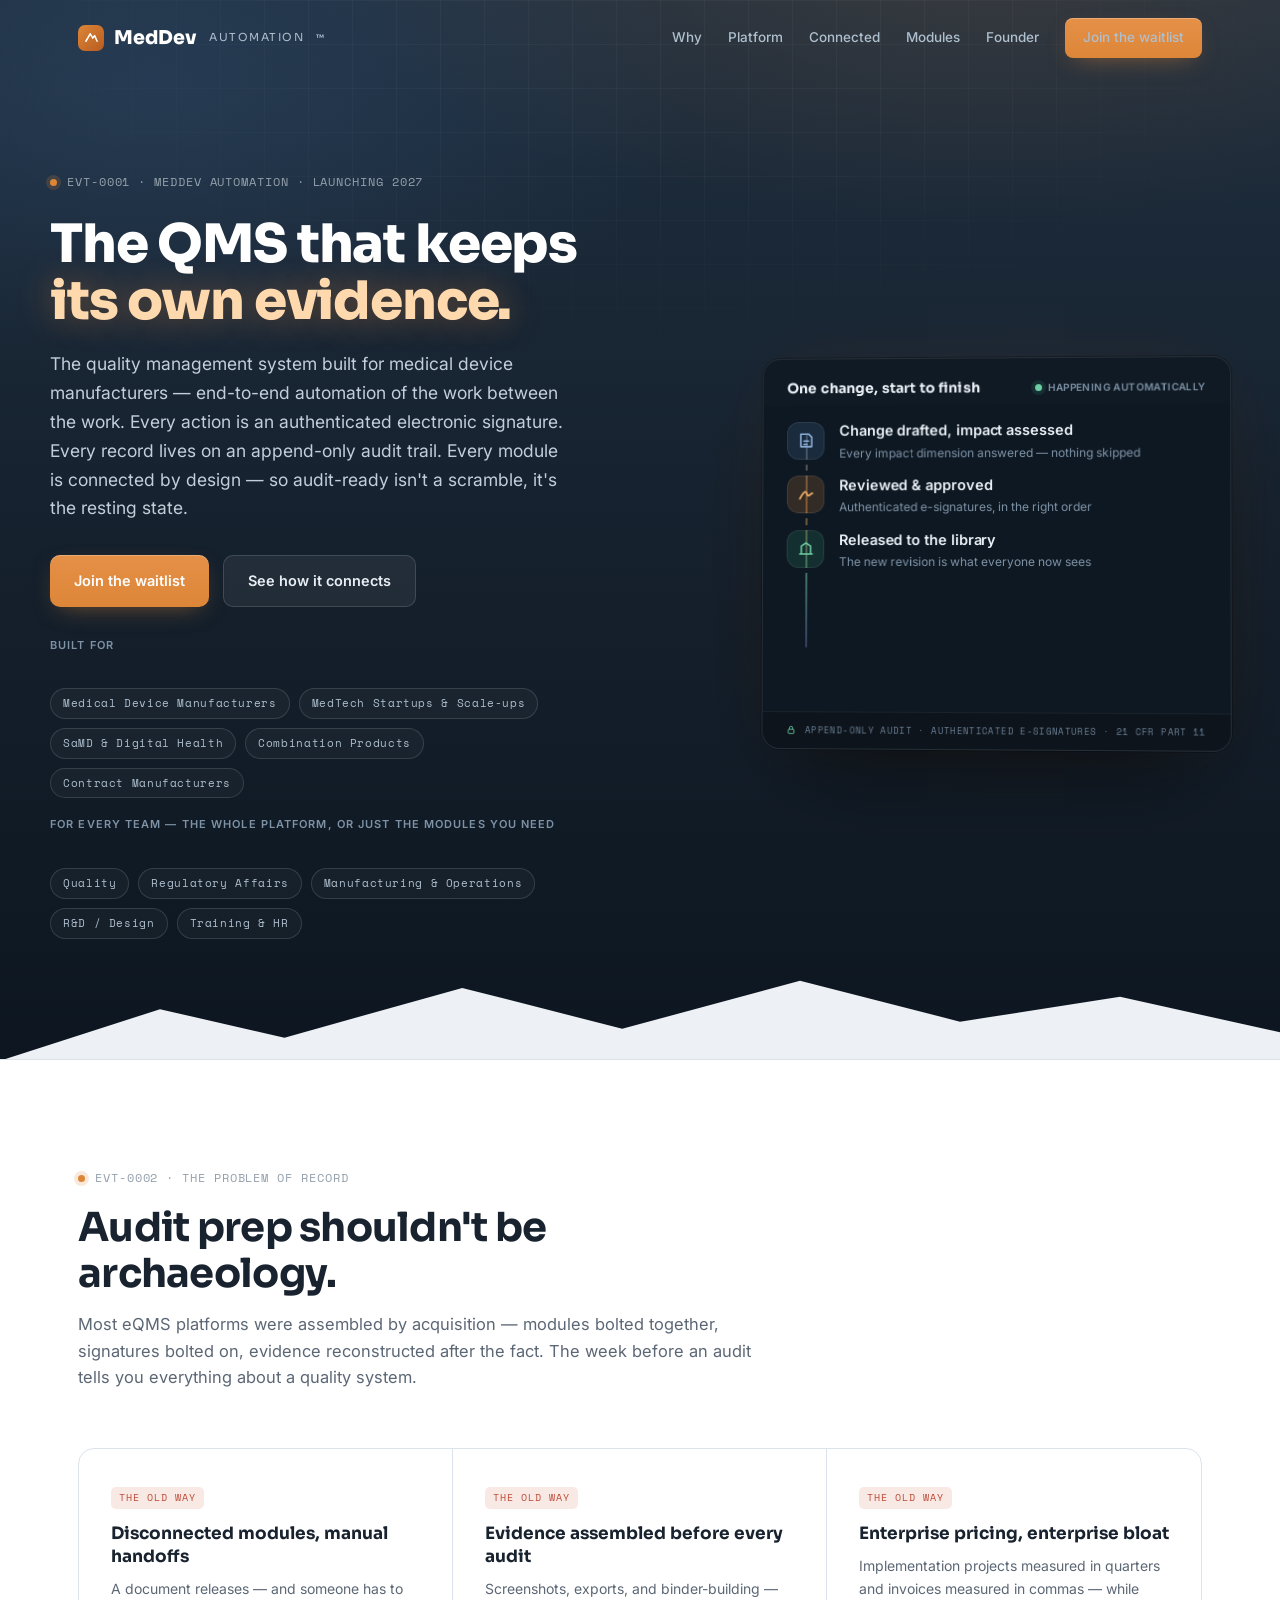
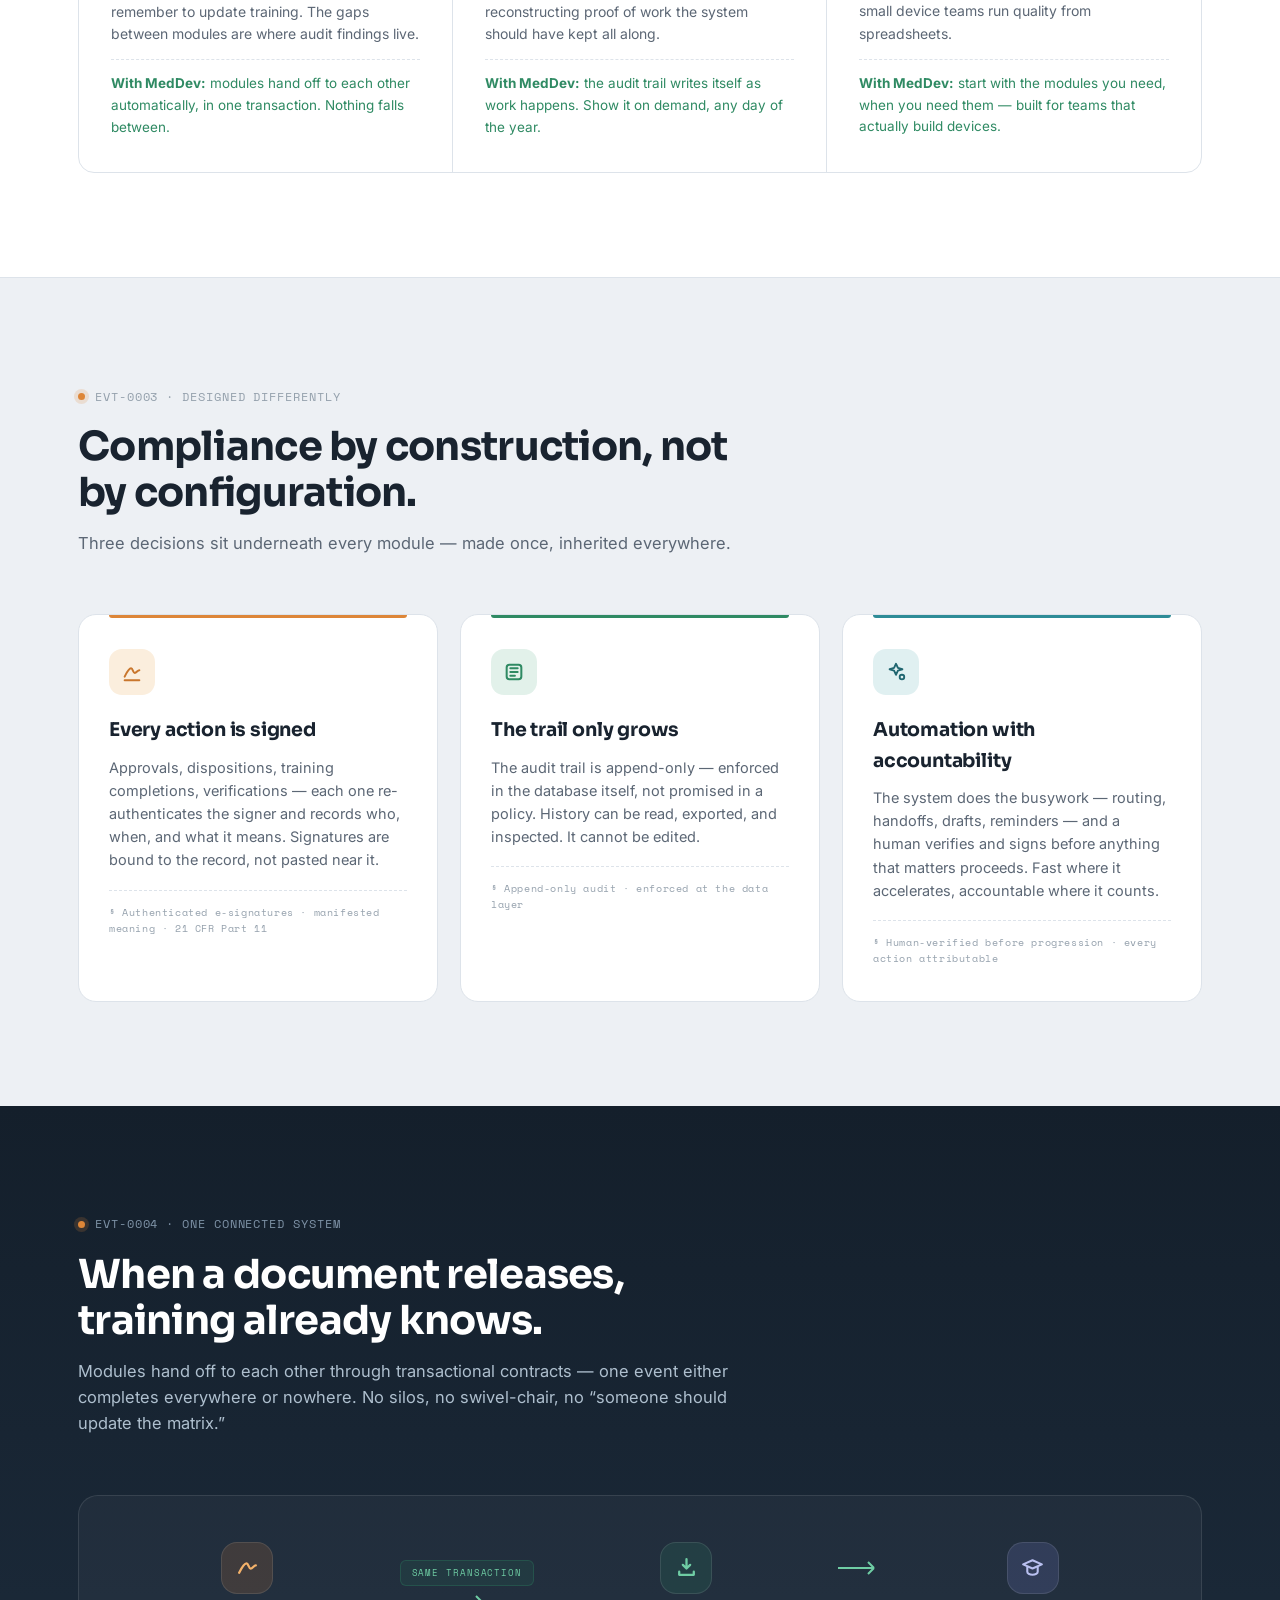
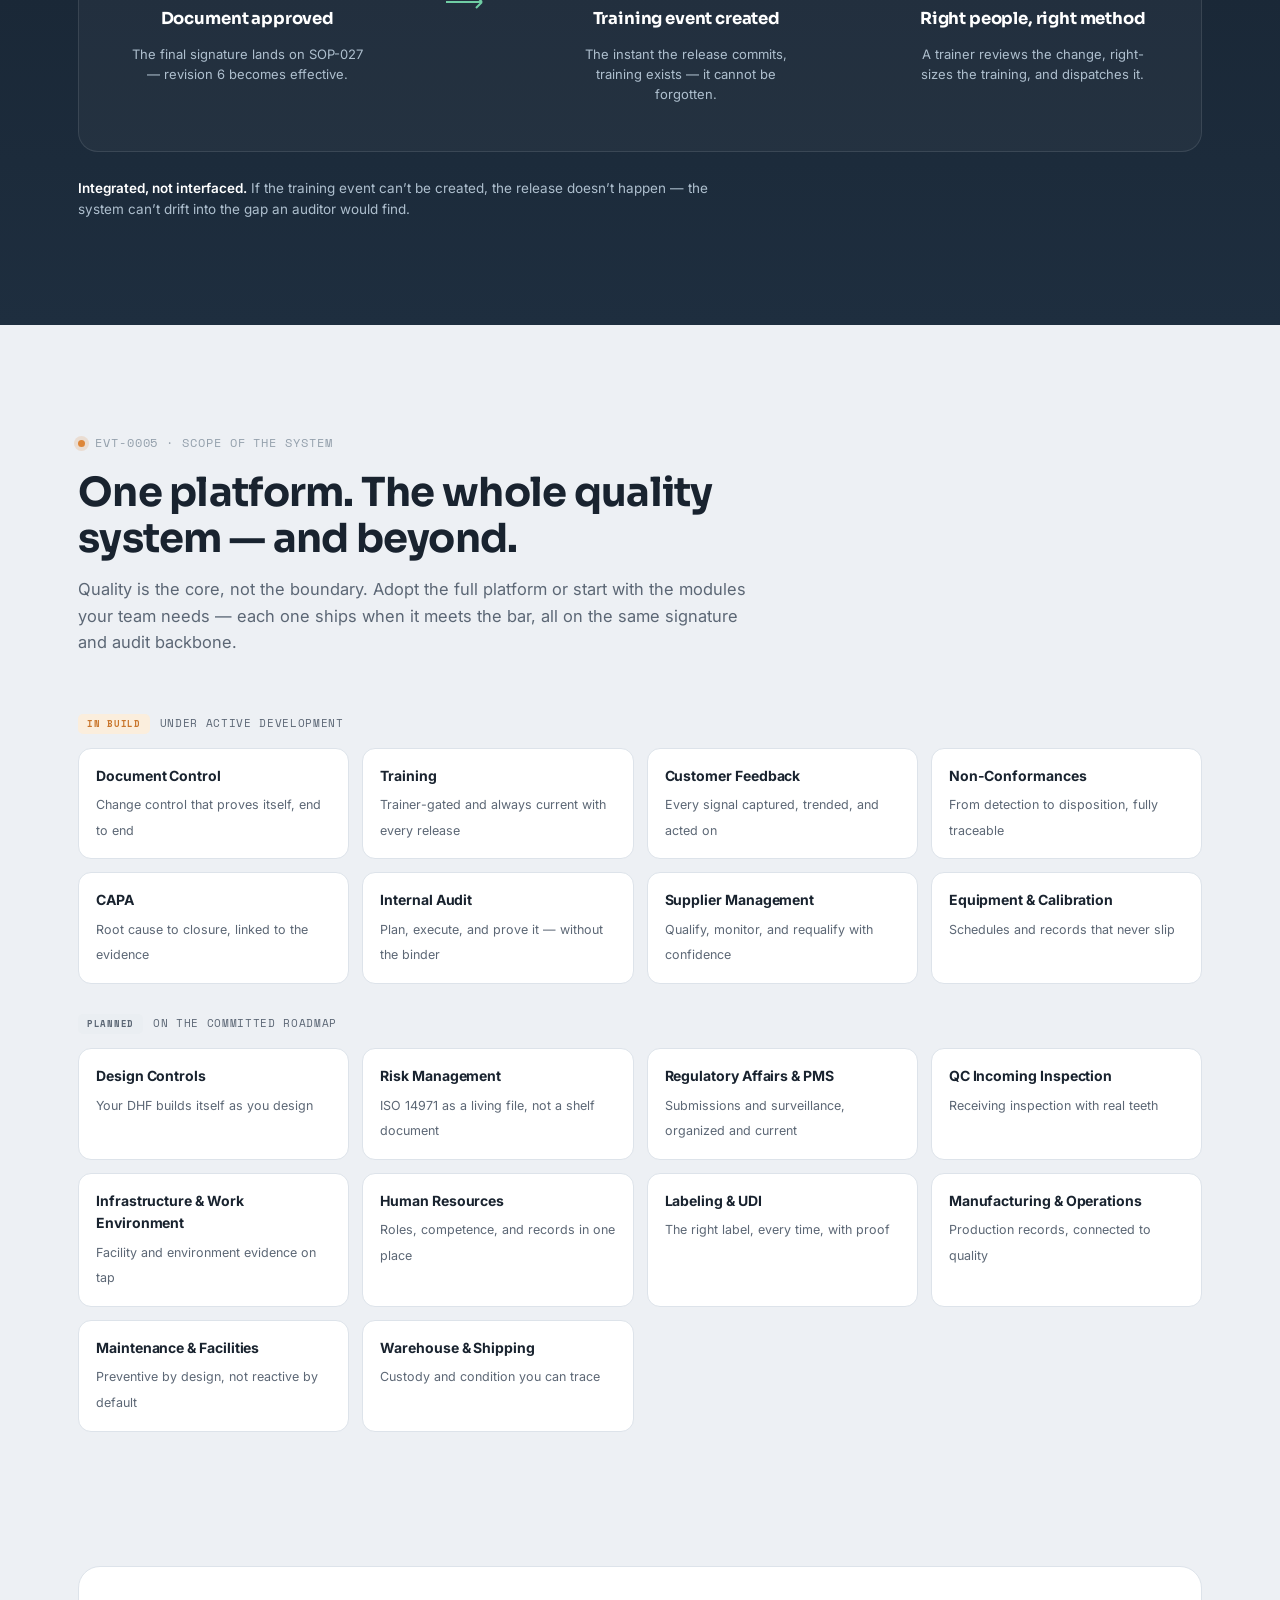
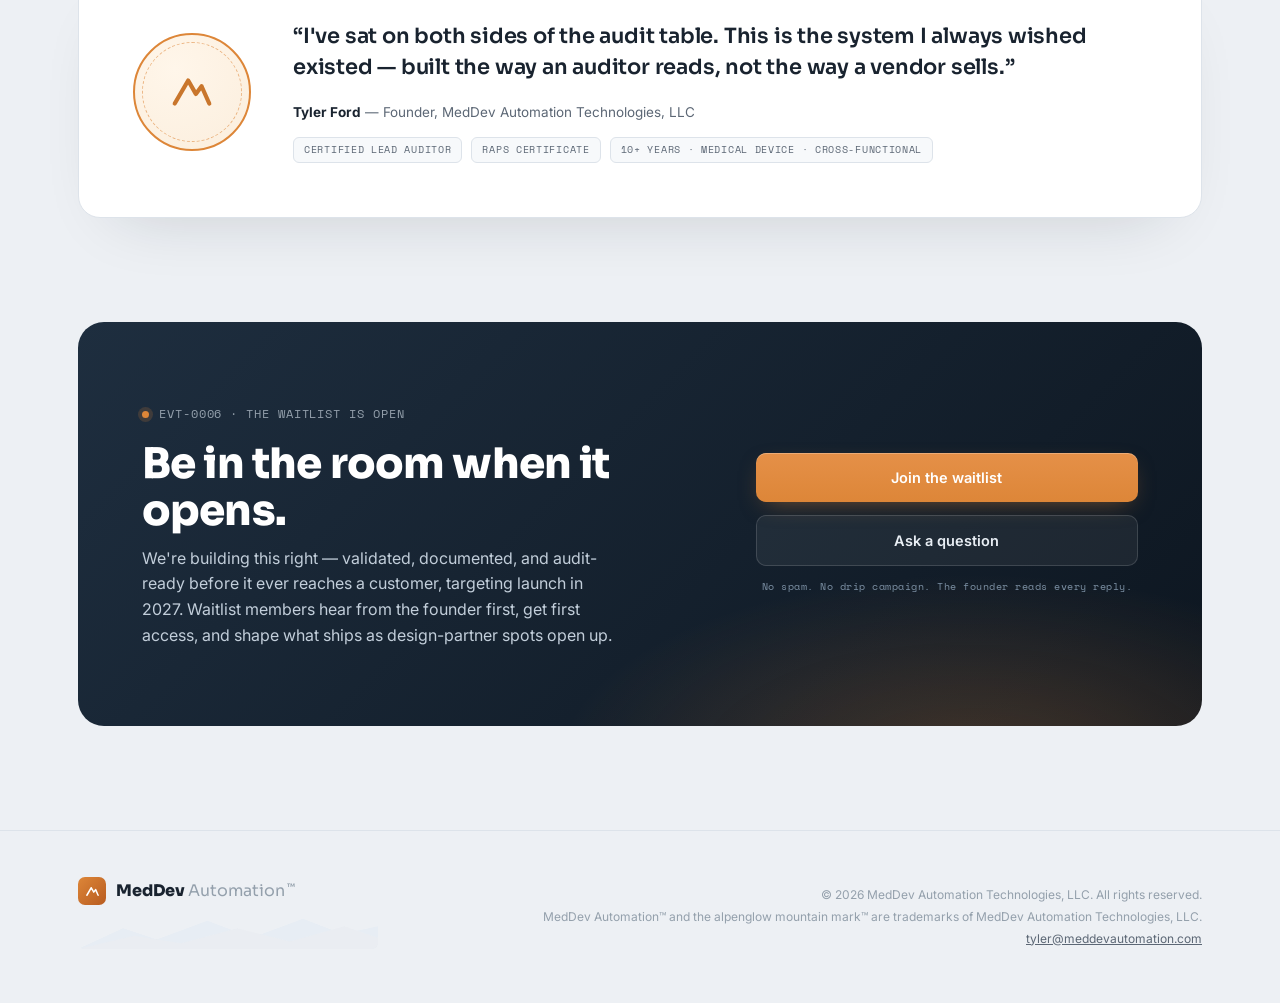
==== index.html @ 8096bf46 "MedDev Automation public landing page" ====
<!DOCTYPE html>
<html lang="en">
<head>
<meta charset="UTF-8">
<meta name="viewport" content="width=device-width, initial-scale=1.0">
<title>MedDev Automation — The QMS that keeps its own evidence</title>
<meta name="description" content="The quality management system for medical device manufacturers — every action signed, every record traceable, every module connected, end to end. Join the waitlist.">
<link rel="preconnect" href="https://fonts.googleapis.com">
<link rel="preconnect" href="https://fonts.gstatic.com" crossorigin>
<link href="https://fonts.googleapis.com/css2?family=Sora:wght@400;600;700;800&family=Inter:wght@400;500;600&family=Space+Mono:wght@400;700&display=swap" rel="stylesheet">
<style>
/* ============ Summit Dusk tokens ============ */
:root{
  --side1:#1E2E3F; --side2:#141F2B; --side3:#0D1620;
  --glow:#DD8638; --glow-hi:#C9762C; --glow-soft:#FBEEDD;
  --dusk:#3A5B82; --dusk-ink:#2F4E73; --dusk-soft:#E7EDF4;
  --pine:#2F8A63; --pine-soft:#E2F1EA;
  --teal:#2E8C97; --teal-soft:#E0F0F1;
  --col:#6E78C0; --canyon:#BE4A35;
  --bg:#EDF0F4; --surface:#FFFFFF; --surface-2:#F7F9FB;
  --ink:#19232F; --granite:#5C6775; --mist:#94A0AC;
  --hair:#DDE3EA; --hair-soft:#EAEEF2;
  --sideink:#AEBFCE;
  --display:'Sora',ui-sans-serif,system-ui,sans-serif;
  --body:'Inter',ui-sans-serif,system-ui,sans-serif;
  --mono:'Space Mono',ui-monospace,monospace;
  --maxw:1180px;
}
*{margin:0;padding:0;box-sizing:border-box}
html{scroll-behavior:smooth}
body{font-family:var(--body);color:var(--ink);background:var(--bg);line-height:1.6;-webkit-font-smoothing:antialiased}
a{color:inherit;text-decoration:none}
img{max-width:100%}
.wrap{max-width:var(--maxw);margin:0 auto;padding:0 28px}
:focus-visible{outline:2px solid var(--glow);outline-offset:3px;border-radius:4px}
::selection{background:var(--glow);color:#fff}

/* ============ audit-trail vernacular ============ */
.evt{font-family:var(--mono);font-size:11.5px;letter-spacing:.08em;text-transform:uppercase;color:var(--mist);display:inline-flex;align-items:center;gap:10px}
.evt::before{content:"";width:7px;height:7px;border-radius:50%;background:var(--glow);box-shadow:0 0 0 4px rgba(221,134,56,.18)}
.dark .evt{color:#7E92A6}

/* ============ nav ============ */
.nav{position:fixed;top:0;left:0;right:0;z-index:60;transition:background .35s ease, box-shadow .35s ease, backdrop-filter .35s ease}
.nav.scrolled{background:rgba(20,31,43,.82);backdrop-filter:blur(14px);box-shadow:0 1px 0 rgba(255,255,255,.06)}
.nav-in{max-width:var(--maxw);margin:0 auto;padding:18px 28px;display:flex;align-items:center;gap:34px}
.logo{font-family:var(--display);font-weight:800;font-size:19px;color:#fff;display:flex;align-items:center;gap:10px}
.logo-mark{width:26px;height:26px;border-radius:7px;background:linear-gradient(135deg,var(--glow),#B85C20);display:grid;place-items:center;flex:none}
.logo-mark svg{width:15px;height:15px}
.logo small{font-weight:400;font-size:11px;color:var(--sideink);letter-spacing:.14em;text-transform:uppercase;margin-left:2px}
.tm{font-size:9px;font-weight:600;color:var(--sideink);margin-left:2px;vertical-align:super}
.tm-d{color:var(--mist)}
.nav-links{display:flex;gap:26px;margin-left:auto;align-items:center}
.nav-links a{font-size:13.5px;font-weight:500;color:var(--sideink);transition:color .2s}
.nav-links a:hover{color:#fff}
.btn{display:inline-flex;align-items:center;justify-content:center;gap:9px;white-space:nowrap;font-family:var(--body);font-weight:600;font-size:14.5px;border-radius:10px;padding:13px 24px;cursor:pointer;border:0;transition:transform .15s ease, box-shadow .2s ease, background .2s ease}
.btn:active{transform:translateY(1px)}
.btn-glow{background:linear-gradient(180deg,#E59048,var(--glow));color:#fff;box-shadow:0 8px 24px -10px rgba(221,134,56,.55), inset 0 1px 0 rgba(255,255,255,.25)}
.btn-glow:hover{box-shadow:0 12px 30px -10px rgba(221,134,56,.7)}
.btn-ghost-d{background:rgba(255,255,255,.06);color:#E8EEF4;border:1px solid rgba(255,255,255,.14)}
.btn-ghost-d:hover{background:rgba(255,255,255,.11)}
.btn-sm{padding:9px 18px;font-size:13px;border-radius:8px}

/* ============ hero ============ */
.hero{position:relative;background:
  radial-gradient(1200px 520px at 78% -8%, rgba(221,134,56,.16), transparent 60%),
  radial-gradient(900px 480px at 12% 8%, rgba(58,91,130,.32), transparent 60%),
  linear-gradient(180deg,var(--side1) 0%,var(--side2) 58%,var(--side3) 100%);
  color:#fff;overflow:hidden}
.ridge{position:absolute;left:0;right:0;bottom:-2px;pointer-events:none}
.hero-grid{position:absolute;inset:0;background-image:linear-gradient(rgba(255,255,255,.035) 1px,transparent 1px),linear-gradient(90deg,rgba(255,255,255,.035) 1px,transparent 1px);background-size:44px 44px;mask-image:radial-gradient(900px 500px at 50% 0%,#000 30%,transparent 75%);pointer-events:none}
.hero-in{position:relative;display:grid;grid-template-columns:minmax(0,1.02fr) minmax(0,.98fr);gap:56px;align-items:center;padding:168px 0 120px}
.hero h1{font-family:var(--display);font-weight:800;font-size:clamp(36px,4.3vw,53px);line-height:1.08;letter-spacing:-.022em;margin:22px 0 20px}
.hero h1 .hl{position:relative;white-space:nowrap;color:#FFD9AE;text-shadow:0 0 34px rgba(221,134,56,.45)}
.hero p.lede{font-size:17.5px;line-height:1.65;color:#C2CEDA;max-width:520px}
.hero-ctas{display:flex;gap:14px;margin-top:32px;flex-wrap:wrap}
.chips{display:flex;gap:9px;flex-wrap:wrap;margin-top:34px}
.chip{font-family:var(--mono);font-size:10.5px;letter-spacing:.06em;color:#AEBFCE;border:1px solid rgba(255,255,255,.13);border-radius:999px;padding:6px 12px;background:rgba(255,255,255,.03)}
.chips-label{font-size:11px;color:#7E92A6;margin-top:30px;letter-spacing:.1em;text-transform:uppercase;font-weight:600}

/* ============ faux app (signature element) ============ */
.app{border-radius:18px;background:#101A24;border:1px solid rgba(255,255,255,.09);box-shadow:0 40px 90px -30px rgba(0,0,0,.65), 0 0 0 1px rgba(0,0,0,.3), 0 0 80px -20px rgba(221,134,56,.12);overflow:hidden;font-size:13px;transform:perspective(1600px) rotateY(-3deg) rotateX(1deg);transition:transform .6s ease;max-width:560px;justify-self:end}
.app:hover{transform:perspective(1600px) rotateY(-1.5deg) rotateX(.5deg)}

.app-side{background:linear-gradient(180deg,#1E2E3F,#141F2B);padding:13px 9px;border-right:1px solid rgba(255,255,255,.05)}
.s-brand{font-family:var(--display);font-weight:700;color:#fff;font-size:12px;padding:2px 8px 12px}
.s-cap{font-size:8.5px;letter-spacing:.12em;text-transform:uppercase;color:#5F7488;padding:8px 8px 4px;font-weight:700}
.s-item{color:#AEBFCE;padding:5.5px 8px;border-radius:6px;font-size:10.5px}
.s-item.on{background:rgba(221,134,56,.16);color:#F4B26A;font-weight:600}
.j-head{display:flex;align-items:center;justify-content:space-between;padding:18px 24px 6px}
.j-kicker{font-family:var(--display);font-weight:700;color:#E8EEF4;font-size:14px;letter-spacing:.01em}
.j-live{font-size:10px;color:#7E92A6;display:flex;align-items:center;gap:6px;letter-spacing:.04em;text-transform:uppercase;font-weight:600}
.j-dot{width:7px;height:7px;border-radius:50%;background:#6FCDA4;box-shadow:0 0 0 4px rgba(47,138,99,.18);animation:pulse 2.2s ease infinite}
@keyframes pulse{50%{box-shadow:0 0 0 7px rgba(47,138,99,.07)}}
.journey{position:relative;padding:14px 24px 20px;display:flex;flex-direction:column;gap:12px;background:#0E1822}
.journey::before{content:"";position:absolute;left:43px;top:30px;bottom:64px;width:2px;background:linear-gradient(180deg,rgba(143,177,216,.4),rgba(221,134,56,.5),rgba(111,205,164,.5),rgba(110,120,192,.4));border-radius:2px}
.j-row{display:flex;gap:15px;align-items:center;position:relative}
.j-ico{width:38px;height:38px;border-radius:12px;display:grid;place-items:center;flex:none;color:var(--c);background:var(--cbg);border:1px solid rgba(255,255,255,.08);box-shadow:0 0 0 5px #0E1822}
.j-ico svg{width:19px;height:19px}
.j-main{display:flex;flex-direction:column;gap:2px}
.j-main b{color:#EAF0F6;font-size:14.5px;font-weight:600;letter-spacing:-.005em}
.j-sub{color:#7E92A6;font-size:12px;line-height:1.45}
.j-seal{margin-top:6px;display:flex;gap:10px;align-items:center;background:rgba(47,138,99,.1);border:1px solid rgba(47,138,99,.3);border-radius:12px;padding:13px 16px;color:#CBE9DA;font-size:13px}
.j-seal b{color:#8FE0BC;font-weight:700}
.t-row{opacity:0;transform:translateY(7px);transition:opacity .5s ease, transform .5s ease}
.t-row.in{opacity:1;transform:none}
.cursor{display:inline-block;width:6px;height:11px;background:var(--glow);margin-left:4px;animation:blink 1s steps(1) infinite;vertical-align:-1px}
@keyframes blink{50%{opacity:0}}
.app-foot{display:flex;align-items:center;gap:9px;padding:11px 24px;border-top:1px solid rgba(255,255,255,.06);background:rgba(0,0,0,.22)}
.app-foot .k{font-family:var(--mono);font-size:9px;color:#6B8095;letter-spacing:.04em}
.lock{width:10px;height:10px}

/* ============ sections ============ */
section{padding:104px 0}
.sec-head{max-width:680px;margin-bottom:58px}
.sec-head h2{font-family:var(--display);font-weight:700;font-size:clamp(28px,3.4vw,40px);letter-spacing:-.018em;line-height:1.15;margin:16px 0 14px}
.sec-head p{color:var(--granite);font-size:16.5px}
.dark{background:linear-gradient(180deg,var(--side2),var(--side1));color:#fff}
.dark .sec-head p{color:#AEBFCE}

/* problem strip */
.problem{background:var(--surface);border-top:1px solid var(--hair);border-bottom:1px solid var(--hair)}
.prob-grid{display:grid;grid-template-columns:repeat(3,1fr);gap:0;border:1px solid var(--hair);border-radius:16px;overflow:hidden;background:var(--surface)}
.prob{padding:34px 32px;border-right:1px solid var(--hair)}
.prob:last-child{border-right:0}
.prob .q{font-family:var(--display);font-weight:700;font-size:17px;margin-bottom:9px;line-height:1.35}
.prob p{font-size:14px;color:var(--granite)}
.prob .sol{margin-top:14px;padding-top:13px;border-top:1px dashed var(--hair);font-size:13.5px;color:var(--pine)}
.prob .sol b{color:var(--pine);font-weight:700}
.prob .tag{font-family:var(--mono);font-size:10px;letter-spacing:.1em;color:var(--canyon);background:#F9E9E5;border-radius:5px;padding:3px 8px;display:inline-block;margin-bottom:14px}

/* pillars */
.pillars{display:grid;grid-template-columns:repeat(3,1fr);gap:22px}
.pillar{background:var(--surface);border:1px solid var(--hair);border-radius:18px;padding:34px 30px;position:relative;overflow:hidden;transition:transform .25s ease, box-shadow .25s ease}
.pillar:hover{transform:translateY(-4px);box-shadow:0 24px 50px -24px rgba(20,30,42,.25)}
.pillar::before{content:"";position:absolute;top:0;left:30px;right:30px;height:3px;border-radius:0 0 6px 6px;background:var(--accent,var(--glow))}
.p-ico{width:46px;height:46px;border-radius:13px;display:grid;place-items:center;background:var(--accent-soft,var(--glow-soft));margin-bottom:20px}
.p-ico svg{width:22px;height:22px}
.pillar h3{font-family:var(--display);font-weight:700;font-size:19px;margin-bottom:10px;letter-spacing:-.01em}
.pillar p{font-size:14.5px;color:var(--granite)}
.pillar .clause{font-family:var(--mono);font-size:10px;color:var(--mist);letter-spacing:.06em;display:block;margin-top:18px;padding-top:14px;border-top:1px dashed var(--hair)}

/* flow (handoff) */
.flow-board{background:rgba(255,255,255,.035);border:1px solid rgba(255,255,255,.1);border-radius:20px;padding:46px 42px;display:grid;grid-template-columns:1fr auto 1fr auto 1fr;gap:26px;align-items:start}
.fnode{text-align:center;display:flex;flex-direction:column;align-items:center;gap:12px}
.f-ico{width:52px;height:52px;border-radius:16px;display:grid;place-items:center;color:var(--c);background:var(--cbg);border:1px solid rgba(255,255,255,.1)}
.f-ico svg{width:25px;height:25px}
.f-ttl{font-family:var(--display);font-weight:700;color:#fff;font-size:16.5px;letter-spacing:-.01em}
.fnode p{font-size:13px;color:#AEBFCE;line-height:1.55;max-width:240px}
.flow-arrow{display:flex;flex-direction:column;align-items:center;gap:8px;color:#7E92A6;padding-top:18px}
.flow-arrow .pipe{font-family:var(--mono);font-size:9px;letter-spacing:.1em;color:#6FCDA4;background:rgba(47,138,99,.12);border:1px solid rgba(47,138,99,.3);border-radius:6px;padding:5px 11px;white-space:nowrap}
.flow-arrow svg{width:42px;height:16px}
.flow-note{margin-top:26px;font-size:13.5px;color:#AEBFCE;max-width:640px}
.flow-note b{color:#fff;font-weight:600}

/* modules */
.mod-group{margin-bottom:30px}
.mg-label{font-family:var(--mono);font-size:11px;letter-spacing:.06em;color:var(--granite);display:flex;align-items:center;gap:10px;margin-bottom:14px;text-transform:uppercase}
.mod-grid{display:grid;grid-template-columns:repeat(4,1fr);gap:13px}
.mod-card{background:var(--surface);border:1px solid var(--hair);border-radius:13px;padding:16px 17px;transition:border-color .2s, transform .2s, box-shadow .2s}
.mod-card:hover{border-color:var(--glow);transform:translateY(-2px);box-shadow:0 14px 30px -18px rgba(20,30,42,.25)}
.mod-card b{display:block;font-size:14px;letter-spacing:-.005em;margin-bottom:4px}
.mod-card span{font-size:12.5px;color:var(--granite);line-height:1.45}



.st{font-family:var(--mono);font-size:9px;letter-spacing:.08em;border-radius:5px;padding:3px 9px;font-weight:700}
.st.build{background:var(--glow-soft);color:var(--glow-hi)}
.st.next{background:var(--dusk-soft);color:var(--dusk-ink)}
.st.plan{background:var(--hair-soft);color:var(--granite)}


/* founder */
.founder{background:var(--surface);border:1px solid var(--hair);border-radius:22px;padding:54px;display:grid;grid-template-columns:auto 1fr;gap:42px;align-items:center;box-shadow:0 30px 70px -40px rgba(20,30,42,.2)}
.f-seal{width:118px;height:118px;border-radius:50%;border:2px solid var(--glow);display:grid;place-items:center;position:relative;flex:none;background:radial-gradient(circle at 35% 30%, #FFF6EA, var(--glow-soft))}
.f-seal::after{content:"";position:absolute;inset:7px;border:1px dashed var(--glow);border-radius:50%;opacity:.55}
.f-seal svg{width:46px;height:46px}
.founder blockquote{font-family:var(--display);font-size:21px;font-weight:600;line-height:1.5;letter-spacing:-.01em}
.founder .attrib{margin-top:18px;font-size:13.5px;color:var(--granite)}
.founder .attrib b{color:var(--ink)}
.cred-row{display:flex;gap:9px;margin-top:14px;flex-wrap:wrap}
.cred{font-family:var(--mono);font-size:10px;letter-spacing:.07em;background:var(--surface-2);border:1px solid var(--hair);border-radius:6px;padding:4px 10px;color:var(--granite)}

/* CTA band */
.cta-band{position:relative;overflow:hidden;border-radius:26px;background:
  radial-gradient(700px 320px at 80% 110%, rgba(221,134,56,.25), transparent 60%),
  linear-gradient(135deg,var(--side1),var(--side3));color:#fff;padding:78px 64px;text-align:left;display:grid;grid-template-columns:1.2fr .8fr;gap:40px;align-items:center}
.cta-band h2{font-family:var(--display);font-weight:800;font-size:clamp(28px,3.6vw,42px);letter-spacing:-.02em;line-height:1.12;margin:14px 0 12px}
.cta-band p{color:#C2CEDA;font-size:16px;max-width:480px}
.cta-actions{display:flex;flex-direction:column;gap:13px;align-items:stretch}
.cta-actions .hint{font-family:var(--mono);font-size:10px;color:#7E92A6;text-align:center;letter-spacing:.05em}

/* footer */
footer{padding:46px 0 54px;border-top:1px solid var(--hair)}
.foot-in{display:flex;align-items:flex-end;gap:26px;flex-wrap:wrap;justify-content:space-between}
.fbrand{display:flex;flex-direction:column;gap:10px}
.fbrand-row{display:flex;align-items:center;gap:10px}
.fbrand .logo-mark{width:28px;height:28px}
.fridge{width:300px;height:34px;border-radius:6px}
.flogo{font-family:var(--display);font-weight:800;font-size:16px;color:var(--ink)}
.fnote{font-size:12px;color:var(--mist);text-align:right;line-height:1.8}
.foot-in .fnote .mono{font-family:var(--mono);font-size:10px;letter-spacing:.05em}

/* reveal on scroll */
.rv{opacity:0;transform:translateY(16px);transition:opacity .7s ease, transform .7s ease}
.rv.in{opacity:1;transform:none}

@media (prefers-reduced-motion: reduce){
  *,*::before,*::after{animation:none !important;transition:none !important}
  html{scroll-behavior:auto}
  .rv,.t-row{opacity:1;transform:none}
}

/* ============ responsive ============ */
@media (max-width:1020px){
  .hero-in{grid-template-columns:1fr;padding:140px 0 90px;gap:48px}
  .app{transform:none;max-width:560px;justify-self:start}
  .prob-grid{grid-template-columns:1fr}
  .mod-grid{grid-template-columns:repeat(2,1fr)}
  .flow-board{grid-template-columns:1fr;gap:18px}
  .prob{border-right:0;border-bottom:1px solid var(--hair)}
  .prob:last-child{border-bottom:0}
  .pillars{grid-template-columns:1fr}
  .flow-arrow{flex-direction:row;padding-top:0;justify-content:center}
  .flow-arrow svg{transform:rotate(90deg);width:24px}
  .fnode p{max-width:420px}
  .founder{grid-template-columns:1fr;padding:40px 30px;gap:28px;text-align:left}
  .cta-band{grid-template-columns:1fr;padding:54px 34px}
  .nav-links a:not(.btn){display:none}
}
@media (max-width:640px){
  section{padding:72px 0}
  .mod-grid{grid-template-columns:1fr}
  .foot-in{align-items:flex-start;flex-direction:column}
  .fnote{text-align:left}
  .wrap{padding:0 20px}
  .hero-in{padding:118px 20px 64px}
  .nav-in{padding:14px 20px;gap:16px}
  .nav .btn{padding:9px 14px;font-size:12.5px;margin-left:auto}
  .logo small{display:none}
  .founder blockquote{font-size:17.5px}
}
</style>
</head>
<body>

<!-- ================= NAV ================= -->
<nav class="nav" id="nav" aria-label="Main">
  <div class="nav-in">
    <a class="logo" href="#top" aria-label="MedDev Automation home">
      <span class="logo-mark" aria-hidden="true">
        <svg viewBox="0 0 24 24" fill="none"><path d="M3 18L10 6l4 7 3-4 4 9" stroke="#fff" stroke-width="2.4" stroke-linecap="round" stroke-linejoin="round"/></svg>
      </span>
      MedDev <small>Automation</small><sup class="tm">™</sup>
    </a>
    <div class="nav-links">
      <a href="#why">Why</a>
      <a href="#platform">Platform</a>
      <a href="#flow">Connected</a>
      <a href="#modules">Modules</a>
      <a href="#founder">Founder</a>
      <a class="btn btn-glow btn-sm" href="#access">Join the waitlist</a>
    </div>
  </div>
</nav>

<!-- ================= HERO ================= -->
<header class="hero" id="top">
  <div class="hero-grid" aria-hidden="true"></div>
  <div class="wrap hero-in">
    <div>
      <span class="evt">EVT-0001 · MedDev Automation · Launching 2027</span>
      <h1>The QMS that keeps<br><span class="hl">its own evidence.</span></h1>
      <p class="lede">The quality management system built for medical device manufacturers — end-to-end automation of the work between the work. Every action is an authenticated electronic signature. Every record lives on an append-only audit trail. Every module is connected by design — so audit-ready isn't a scramble, it's the resting state.</p>
      <div class="hero-ctas">
        <a class="btn btn-glow" href="#access">Join the waitlist</a>
        <a class="btn btn-ghost-d" href="#flow">See how it connects</a>
      </div>
      <div class="chips-label">Built for</div>
      <div class="chips" role="list">
        <span class="chip" role="listitem">Medical Device Manufacturers</span>
        <span class="chip" role="listitem">MedTech Startups &amp; Scale-ups</span>
        <span class="chip" role="listitem">SaMD &amp; Digital Health</span>
        <span class="chip" role="listitem">Combination Products</span>
        <span class="chip" role="listitem">Contract Manufacturers</span>
      </div>
      <div class="chips-label" style="margin-top:18px">For every team — the whole platform, or just the modules you need</div>
      <div class="chips" role="list">
        <span class="chip" role="listitem">Quality</span>
        <span class="chip" role="listitem">Regulatory Affairs</span>
        <span class="chip" role="listitem">Manufacturing &amp; Operations</span>
        <span class="chip" role="listitem">R&amp;D / Design</span>
        <span class="chip" role="listitem">Training &amp; HR</span>
      </div>
    </div>

    <!-- signature element: the journey of one change, outcome-first -->
    <div class="app" aria-label="Illustration: one change moving through the system, start to finish">
      <div class="j-head">
        <span class="j-kicker">One change, start to finish</span>
        <span class="j-live"><span class="j-dot"></span> happening automatically</span>
      </div>
      <div class="journey" id="trail">
        <div class="t-row j-row" data-d="200">
          <span class="j-ico" style="--c:#8FB1D8;--cbg:rgba(58,91,130,.3)"><svg viewBox="0 0 24 24" fill="none"><path d="M5 4h10l4 4v12H5z" stroke="currentColor" stroke-width="2" stroke-linejoin="round"/><path d="M9 13h6M9 17h4" stroke="currentColor" stroke-width="2" stroke-linecap="round"/></svg></span>
          <span class="j-main"><b>Change drafted, impact assessed</b><span class="j-sub">Every impact dimension answered — nothing skipped</span></span>
        </div>
        <div class="t-row j-row" data-d="900">
          <span class="j-ico" style="--c:#F4B26A;--cbg:rgba(221,134,56,.18)"><svg viewBox="0 0 24 24" fill="none"><path d="M4 17c3-6 5-9 7-9s2 5 4 5 3-3 5-3" stroke="currentColor" stroke-width="2.2" stroke-linecap="round"/></svg></span>
          <span class="j-main"><b>Reviewed &amp; approved</b><span class="j-sub">Authenticated e-signatures, in the right order</span></span>
        </div>
        <div class="t-row j-row" data-d="1600">
          <span class="j-ico" style="--c:#6FCDA4;--cbg:rgba(47,138,99,.2)"><svg viewBox="0 0 24 24" fill="none"><path d="M4 19h16M6 19V9l6-4 6 4v10" stroke="currentColor" stroke-width="2" stroke-linejoin="round" stroke-linecap="round"/></svg></span>
          <span class="j-main"><b>Released to the library</b><span class="j-sub">The new revision is what everyone now sees</span></span>
        </div>
        <div class="t-row j-row" data-d="2300">
          <span class="j-ico" style="--c:#B9C0F0;--cbg:rgba(110,120,192,.25)"><svg viewBox="0 0 24 24" fill="none"><path d="M3 9l9-4 9 4-9 4-9-4z" stroke="currentColor" stroke-width="2" stroke-linejoin="round"/><path d="M7 11v5c0 1.5 2.2 3 5 3s5-1.5 5-3v-5" stroke="currentColor" stroke-width="2"/></svg></span>
          <span class="j-main"><b>Training dispatched — automatically</b><span class="j-sub">The right people, the right method, the moment it releases</span></span>
        </div>
        <div class="t-row j-seal" data-d="3100">
          <svg viewBox="0 0 24 24" fill="none" width="20" height="20"><circle cx="12" cy="12" r="9" stroke="#6FCDA4" stroke-width="2"/><path d="M8.5 12.5l2.5 2.5 5-6" stroke="#6FCDA4" stroke-width="2.2" stroke-linecap="round" stroke-linejoin="round"/></svg>
          <span><b>Audit-ready.</b> Evidence captured itself at every step.</span>
        </div>
      </div>
      <div class="app-foot">
        <svg class="lock" viewBox="0 0 24 24" fill="none" aria-hidden="true"><rect x="5" y="10" width="14" height="10" rx="2" stroke="#6FCDA4" stroke-width="2"/><path d="M8 10V7a4 4 0 118 0v3" stroke="#6FCDA4" stroke-width="2"/></svg>
        <span class="k">APPEND-ONLY AUDIT · AUTHENTICATED E-SIGNATURES · 21 CFR PART 11</span>
      </div>
    </div>
  </div>
  <svg class="ridge" viewBox="0 0 1440 110" preserveAspectRatio="none" aria-hidden="true"><path d="M0 110 L180 52 L320 84 L520 28 L700 74 L900 20 L1080 66 L1260 38 L1440 78 L1440 110 Z" fill="#EDF0F4"/></svg>
</header>

<!-- ================= PROBLEM ================= -->
<section id="why" class="problem">
  <div class="wrap">
    <div class="sec-head rv">
      <span class="evt">EVT-0002 · The problem of record</span>
      <h2>Audit prep shouldn't be archaeology.</h2>
      <p>Most eQMS platforms were assembled by acquisition — modules bolted together, signatures bolted on, evidence reconstructed after the fact. The week before an audit tells you everything about a quality system.</p>
    </div>
    <div class="prob-grid rv">
      <div class="prob">
        <span class="tag">THE OLD WAY</span>
        <div class="q">Disconnected modules, manual handoffs</div>
        <p>A document releases — and someone has to remember to update training. The gaps between modules are where audit findings live.</p>
        <p class="sol"><b>With MedDev:</b> modules hand off to each other automatically, in one transaction. Nothing falls between.</p>
      </div>
      <div class="prob">
        <span class="tag">THE OLD WAY</span>
        <div class="q">Evidence assembled before every audit</div>
        <p>Screenshots, exports, and binder-building — reconstructing proof of work the system should have kept all along.</p>
        <p class="sol"><b>With MedDev:</b> the audit trail writes itself as work happens. Show it on demand, any day of the year.</p>
      </div>
      <div class="prob">
        <span class="tag">THE OLD WAY</span>
        <div class="q">Enterprise pricing, enterprise bloat</div>
        <p>Implementation projects measured in quarters and invoices measured in commas — while small device teams run quality from spreadsheets.</p>
        <p class="sol"><b>With MedDev:</b> start with the modules you need, when you need them — built for teams that actually build devices.</p>
      </div>
    </div>
  </div>
</section>

<!-- ================= PILLARS ================= -->
<section id="platform">
  <div class="wrap">
    <div class="sec-head rv">
      <span class="evt">EVT-0003 · Designed differently</span>
      <h2>Compliance by construction, not by configuration.</h2>
      <p>Three decisions sit underneath every module — made once, inherited everywhere.</p>
    </div>
    <div class="pillars">
      <div class="pillar rv" style="--accent:var(--glow);--accent-soft:var(--glow-soft)">
        <div class="p-ico"><svg viewBox="0 0 24 24" fill="none"><path d="M4 17c3-6 5-9 7-9s2 5 4 5 3-3 5-3" stroke="#C9762C" stroke-width="2.2" stroke-linecap="round"/><path d="M4 21h16" stroke="#C9762C" stroke-width="2.2" stroke-linecap="round"/></svg></div>
        <h3>Every action is signed</h3>
        <p>Approvals, dispositions, training completions, verifications — each one re-authenticates the signer and records who, when, and what it means. Signatures are bound to the record, not pasted near it.</p>
        <span class="clause">§ Authenticated e-signatures · manifested meaning · 21 CFR Part 11</span>
      </div>
      <div class="pillar rv" style="--accent:var(--pine);--accent-soft:var(--pine-soft)">
        <div class="p-ico"><svg viewBox="0 0 24 24" fill="none"><rect x="4" y="4" width="16" height="16" rx="3" stroke="#2F8A63" stroke-width="2.2"/><path d="M8 12h8M8 8h8M8 16h5" stroke="#2F8A63" stroke-width="2.2" stroke-linecap="round"/></svg></div>
        <h3>The trail only grows</h3>
        <p>The audit trail is append-only — enforced in the database itself, not promised in a policy. History can be read, exported, and inspected. It cannot be edited.</p>
        <span class="clause">§ Append-only audit · enforced at the data layer</span>
      </div>
      <div class="pillar rv" style="--accent:var(--teal);--accent-soft:var(--teal-soft)">
        <div class="p-ico"><svg viewBox="0 0 24 24" fill="none"><path d="M12 3l2.1 4.6L19 9l-4.9 1.4L12 15l-2.1-4.6L5 9l4.9-1.4L12 3z" stroke="#206670" stroke-width="2" stroke-linejoin="round"/><circle cx="18.5" cy="17.5" r="2.5" stroke="#206670" stroke-width="2"/></svg></div>
        <h3>Automation with accountability</h3>
        <p>The system does the busywork — routing, handoffs, drafts, reminders — and a human verifies and signs before anything that matters proceeds. Fast where it accelerates, accountable where it counts.</p>
        <span class="clause">§ Human-verified before progression · every action attributable</span>
      </div>
    </div>
  </div>
</section>

<!-- ================= FLOW / HANDOFF ================= -->
<section id="flow" class="dark">
  <div class="wrap">
    <div class="sec-head rv">
      <span class="evt">EVT-0004 · One connected system</span>
      <h2>When a document releases, training already knows.</h2>
      <p>Modules hand off to each other through transactional contracts — one event either completes everywhere or nowhere. No silos, no swivel-chair, no “someone should update the matrix.”</p>
    </div>
    <div class="flow-board rv">
      <div class="fnode">
        <span class="f-ico" style="--c:#F4B26A;--cbg:rgba(221,134,56,.16)"><svg viewBox="0 0 24 24" fill="none"><path d="M4 17c3-6 5-9 7-9s2 5 4 5 3-3 5-3" stroke="currentColor" stroke-width="2.2" stroke-linecap="round"/></svg></span>
        <div class="f-ttl">Document approved</div>
        <p>The final signature lands on SOP-027 — revision 6 becomes effective.</p>
      </div>
      <div class="flow-arrow" aria-hidden="true">
        <span class="pipe">SAME TRANSACTION</span>
        <svg viewBox="0 0 42 16" fill="none"><path d="M0 8h36m0 0l-6-6m6 6l-6 6" stroke="#6FCDA4" stroke-width="2"/></svg>
      </div>
      <div class="fnode">
        <span class="f-ico" style="--c:#6FCDA4;--cbg:rgba(47,138,99,.18)"><svg viewBox="0 0 24 24" fill="none"><path d="M12 4v9m0 0l-3.5-3.5M12 13l3.5-3.5" stroke="currentColor" stroke-width="2.2" stroke-linecap="round" stroke-linejoin="round"/><path d="M5 16v3h14v-3" stroke="currentColor" stroke-width="2.2" stroke-linecap="round" stroke-linejoin="round"/></svg></span>
        <div class="f-ttl">Training event created</div>
        <p>The instant the release commits, training exists — it cannot be forgotten.</p>
      </div>
      <div class="flow-arrow" aria-hidden="true">
        <svg viewBox="0 0 42 16" fill="none"><path d="M0 8h36m0 0l-6-6m6 6l-6 6" stroke="#6FCDA4" stroke-width="2"/></svg>
      </div>
      <div class="fnode">
        <span class="f-ico" style="--c:#B9C0F0;--cbg:rgba(110,120,192,.22)"><svg viewBox="0 0 24 24" fill="none"><path d="M3 9l9-4 9 4-9 4-9-4z" stroke="currentColor" stroke-width="2" stroke-linejoin="round"/><path d="M7 11v5c0 1.5 2.2 3 5 3s5-1.5 5-3v-5" stroke="currentColor" stroke-width="2"/></svg></span>
        <div class="f-ttl">Right people, right method</div>
        <p>A trainer reviews the change, right-sizes the training, and dispatches it.</p>
      </div>
    </div>
    <p class="flow-note rv"><b>Integrated, not interfaced.</b> If the training event can’t be created, the release doesn’t happen — the system can’t drift into the gap an auditor would find.</p>
  </div>
</section>

<!-- ================= MODULES ================= -->
<section id="modules">
  <div class="wrap">
    <div class="sec-head rv">
      <span class="evt">EVT-0005 · Scope of the system</span>
      <h2>One platform. The whole quality system — and beyond.</h2>
      <p>Quality is the core, not the boundary. Adopt the full platform or start with the modules your team needs — each one ships when it meets the bar, all on the same signature and audit backbone.</p>
    </div>
    <div class="mod-group rv">
      <div class="mg-label"><span class="st build">In build</span> Under active development</div>
      <div class="mod-grid">
        <div class="mod-card"><b>Document Control</b><span>Change control that proves itself, end to end</span></div>
        <div class="mod-card"><b>Training</b><span>Trainer-gated and always current with every release</span></div>
        <div class="mod-card"><b>Customer Feedback</b><span>Every signal captured, trended, and acted on</span></div>
        <div class="mod-card"><b>Non-Conformances</b><span>From detection to disposition, fully traceable</span></div>
        <div class="mod-card"><b>CAPA</b><span>Root cause to closure, linked to the evidence</span></div>
        <div class="mod-card"><b>Internal Audit</b><span>Plan, execute, and prove it — without the binder</span></div>
        <div class="mod-card"><b>Supplier Management</b><span>Qualify, monitor, and requalify with confidence</span></div>
        <div class="mod-card"><b>Equipment &amp; Calibration</b><span>Schedules and records that never slip</span></div>
      </div>
    </div>
    <div class="mod-group rv">
      <div class="mg-label"><span class="st plan">Planned</span> On the committed roadmap</div>
      <div class="mod-grid">
        <div class="mod-card"><b>Design Controls</b><span>Your DHF builds itself as you design</span></div>
        <div class="mod-card"><b>Risk Management</b><span>ISO 14971 as a living file, not a shelf document</span></div>
        <div class="mod-card"><b>Regulatory Affairs &amp; PMS</b><span>Submissions and surveillance, organized and current</span></div>
        <div class="mod-card"><b>QC Incoming Inspection</b><span>Receiving inspection with real teeth</span></div>
        <div class="mod-card"><b>Infrastructure &amp; Work Environment</b><span>Facility and environment evidence on tap</span></div>
        <div class="mod-card"><b>Human Resources</b><span>Roles, competence, and records in one place</span></div>
        <div class="mod-card"><b>Labeling &amp; UDI</b><span>The right label, every time, with proof</span></div>
        <div class="mod-card"><b>Manufacturing &amp; Operations</b><span>Production records, connected to quality</span></div>
        <div class="mod-card"><b>Maintenance &amp; Facilities</b><span>Preventive by design, not reactive by default</span></div>
        <div class="mod-card"><b>Warehouse &amp; Shipping</b><span>Custody and condition you can trace</span></div>
      </div>
    </div>
  </div>
</section>

<!-- ================= FOUNDER ================= -->
<section id="founder" style="padding-top:0">
  <div class="wrap">
    <div class="founder rv">
      <div class="f-seal" aria-hidden="true">
        <svg viewBox="0 0 24 24" fill="none"><path d="M3 18L10 6l4 7 3-4 4 9" stroke="#C9762C" stroke-width="2.2" stroke-linecap="round" stroke-linejoin="round"/></svg>
      </div>
      <div>
        <blockquote>“I've sat on both sides of the audit table. This is the system I always wished existed — built the way an auditor reads, not the way a vendor sells.”</blockquote>
        <div class="attrib"><b>Tyler Ford</b> — Founder, MedDev Automation Technologies, LLC</div>
        <div class="cred-row">
          <span class="cred">CERTIFIED LEAD AUDITOR</span>
          <span class="cred">RAPS CERTIFICATE</span>
          <span class="cred">10+ YEARS · MEDICAL DEVICE · CROSS-FUNCTIONAL</span>
        </div>
      </div>
    </div>
  </div>
</section>

<!-- ================= CTA ================= -->
<section id="access" style="padding-top:0">
  <div class="wrap">
    <div class="cta-band rv">
      <div>
        <span class="evt">EVT-0006 · The waitlist is open</span>
        <h2>Be in the room when it opens.</h2>
        <p>We're building this right — validated, documented, and audit-ready before it ever reaches a customer, targeting launch in 2027. Waitlist members hear from the founder first, get first access, and shape what ships as design-partner spots open up.</p>
      </div>
      <div class="cta-actions">
        <a class="btn btn-glow" id="cta-mail" href="mailto:tyler@meddevautomation.com?subject=Waitlist%20%E2%80%94%20MedDev%20Automation%20QMS&body=Company%3A%0ARole%3A%0ADevice%20class%2Fmarkets%3A%0ACurrent%20QMS%20(or%20spreadsheets!)%3A%0A">Join the waitlist</a>
        <a class="btn btn-ghost-d" href="mailto:tyler@meddevautomation.com?subject=MedDev%20Automation%20%E2%80%94%20question">Ask a question</a>
        <span class="hint">No spam. No drip campaign. The founder reads every reply.</span>
      </div>
    </div>
  </div>
</section>

<!-- ================= FOOTER ================= -->
<footer>
  <div class="wrap">
    <div class="foot-in">
      <div class="fbrand">
        <div class="fbrand-row">
          <span class="logo-mark" aria-hidden="true"><svg viewBox="0 0 24 24" fill="none"><path d="M3 18L10 6l4 7 3-4 4 9" stroke="#fff" stroke-width="2.4" stroke-linecap="round" stroke-linejoin="round"/></svg></span>
          <span class="flogo">MedDev <span style="font-weight:400;color:var(--mist)">Automation</span><sup class="tm tm-d">™</sup></span>
        </div>
        <svg class="fridge" viewBox="0 0 320 36" preserveAspectRatio="none" aria-hidden="true">
          <path d="M0 36 L48 14 L84 26 L138 6 L186 24 L240 4 L282 20 L320 12 L320 36 Z" fill="var(--dusk-soft)"/>
          <path d="M0 36 L60 22 L110 30 L170 14 L226 28 L284 12 L320 24 L320 36 Z" fill="var(--hair-soft)" opacity=".9"/>
        </svg>
      </div>
      <div class="fnote">
        © 2026 MedDev Automation Technologies, LLC. All rights reserved.<br>
        MedDev Automation™ and the alpenglow mountain mark™ are trademarks of MedDev Automation Technologies, LLC.<br>
        <a href="mailto:tyler@meddevautomation.com" style="color:var(--granite);text-decoration:underline">tyler@meddevautomation.com</a>
      </div>
    </div>
  </div>
</footer>

<script>
(function(){
  var reduce = window.matchMedia('(prefers-reduced-motion: reduce)').matches;

  // nav background on scroll
  var nav = document.getElementById('nav');
  function onScroll(){ nav.classList.toggle('scrolled', window.scrollY > 24); }
  window.addEventListener('scroll', onScroll, {passive:true}); onScroll();

  // scroll reveals
  var io = new IntersectionObserver(function(entries){
    entries.forEach(function(e){ if(e.isIntersecting){ e.target.classList.add('in'); io.unobserve(e.target); } });
  }, {threshold:.14});
  document.querySelectorAll('.rv').forEach(function(el){ io.observe(el); });

  // hero audit trail: entries write themselves in (loops gently)
  var rows = Array.prototype.slice.call(document.querySelectorAll('#trail .t-row'));
  function playTrail(){
    rows.forEach(function(r){ r.classList.remove('in'); });
    rows.forEach(function(r){
      setTimeout(function(){ r.classList.add('in'); }, parseInt(r.getAttribute('data-d'),10));
    });
  }
  if(reduce){ rows.forEach(function(r){ r.classList.add('in'); }); }
  else { playTrail(); setInterval(playTrail, 12000); }
})();
</script>
</body>
</html>
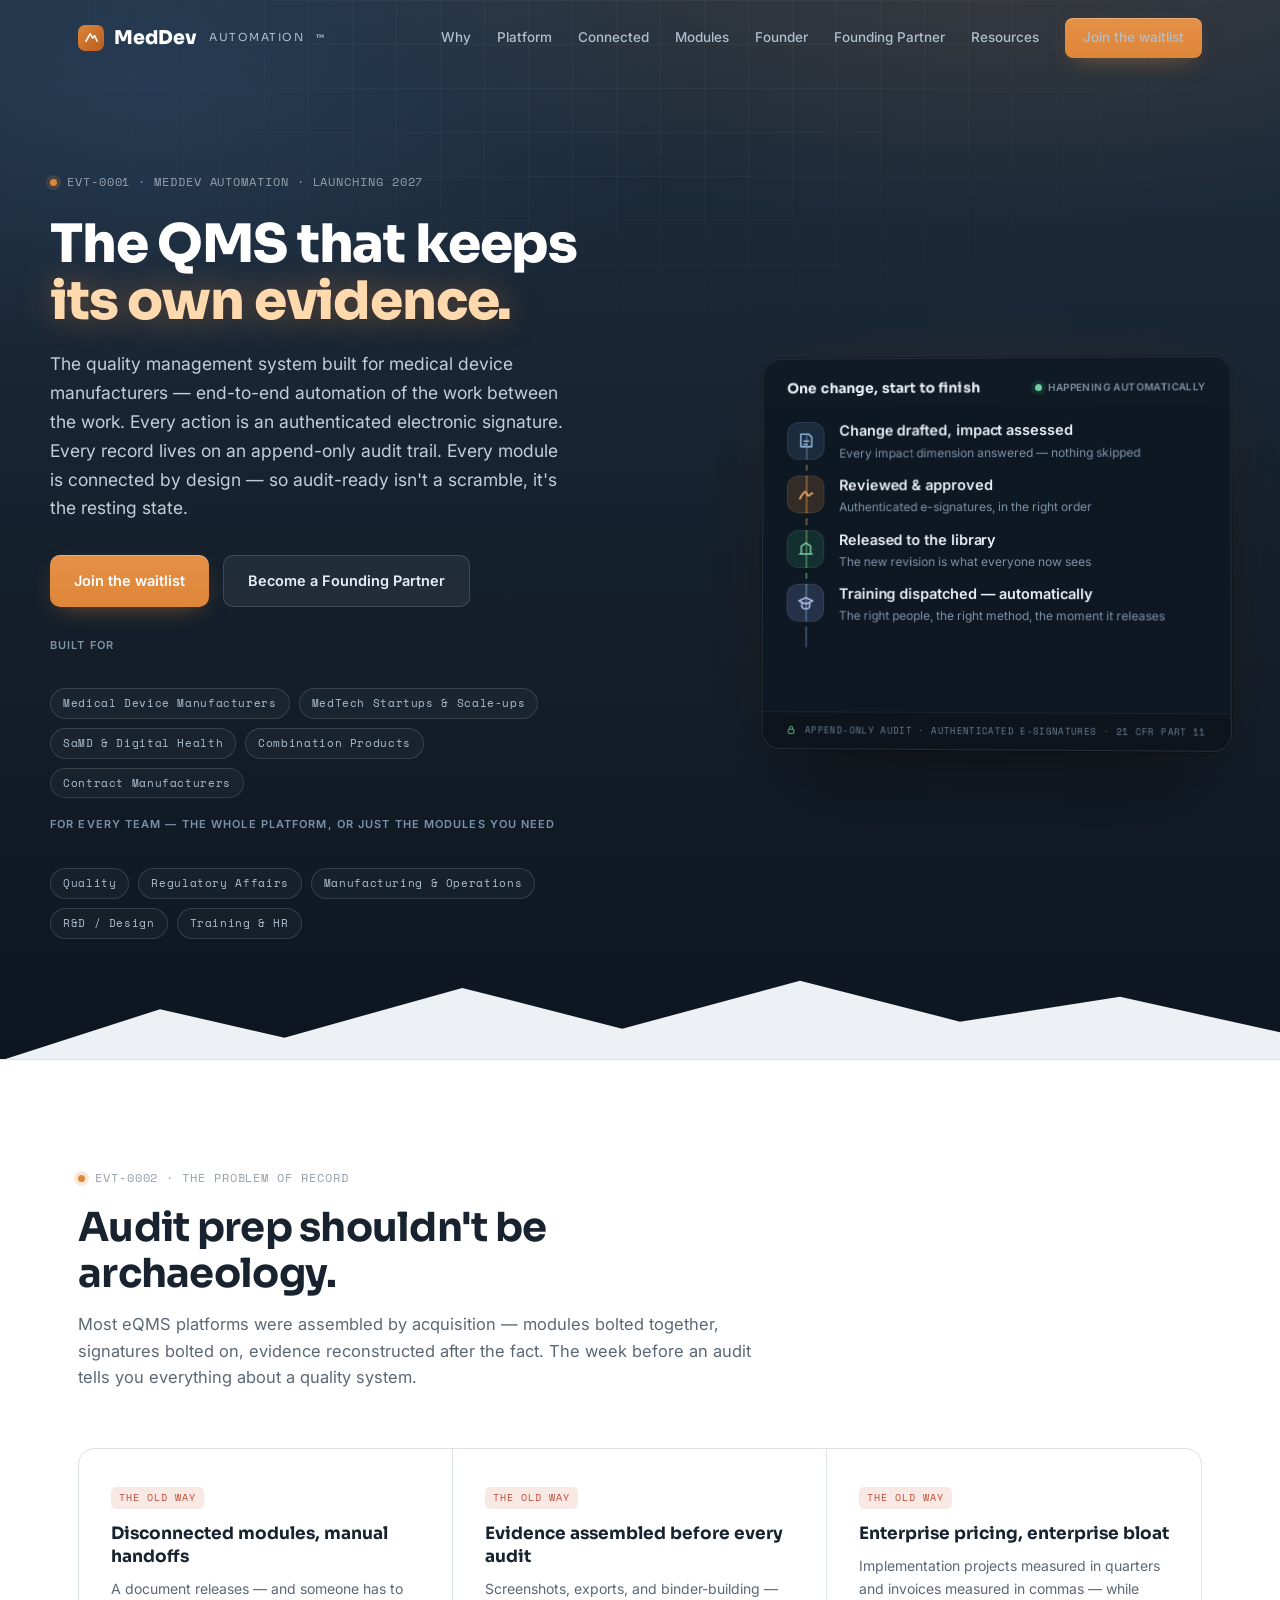
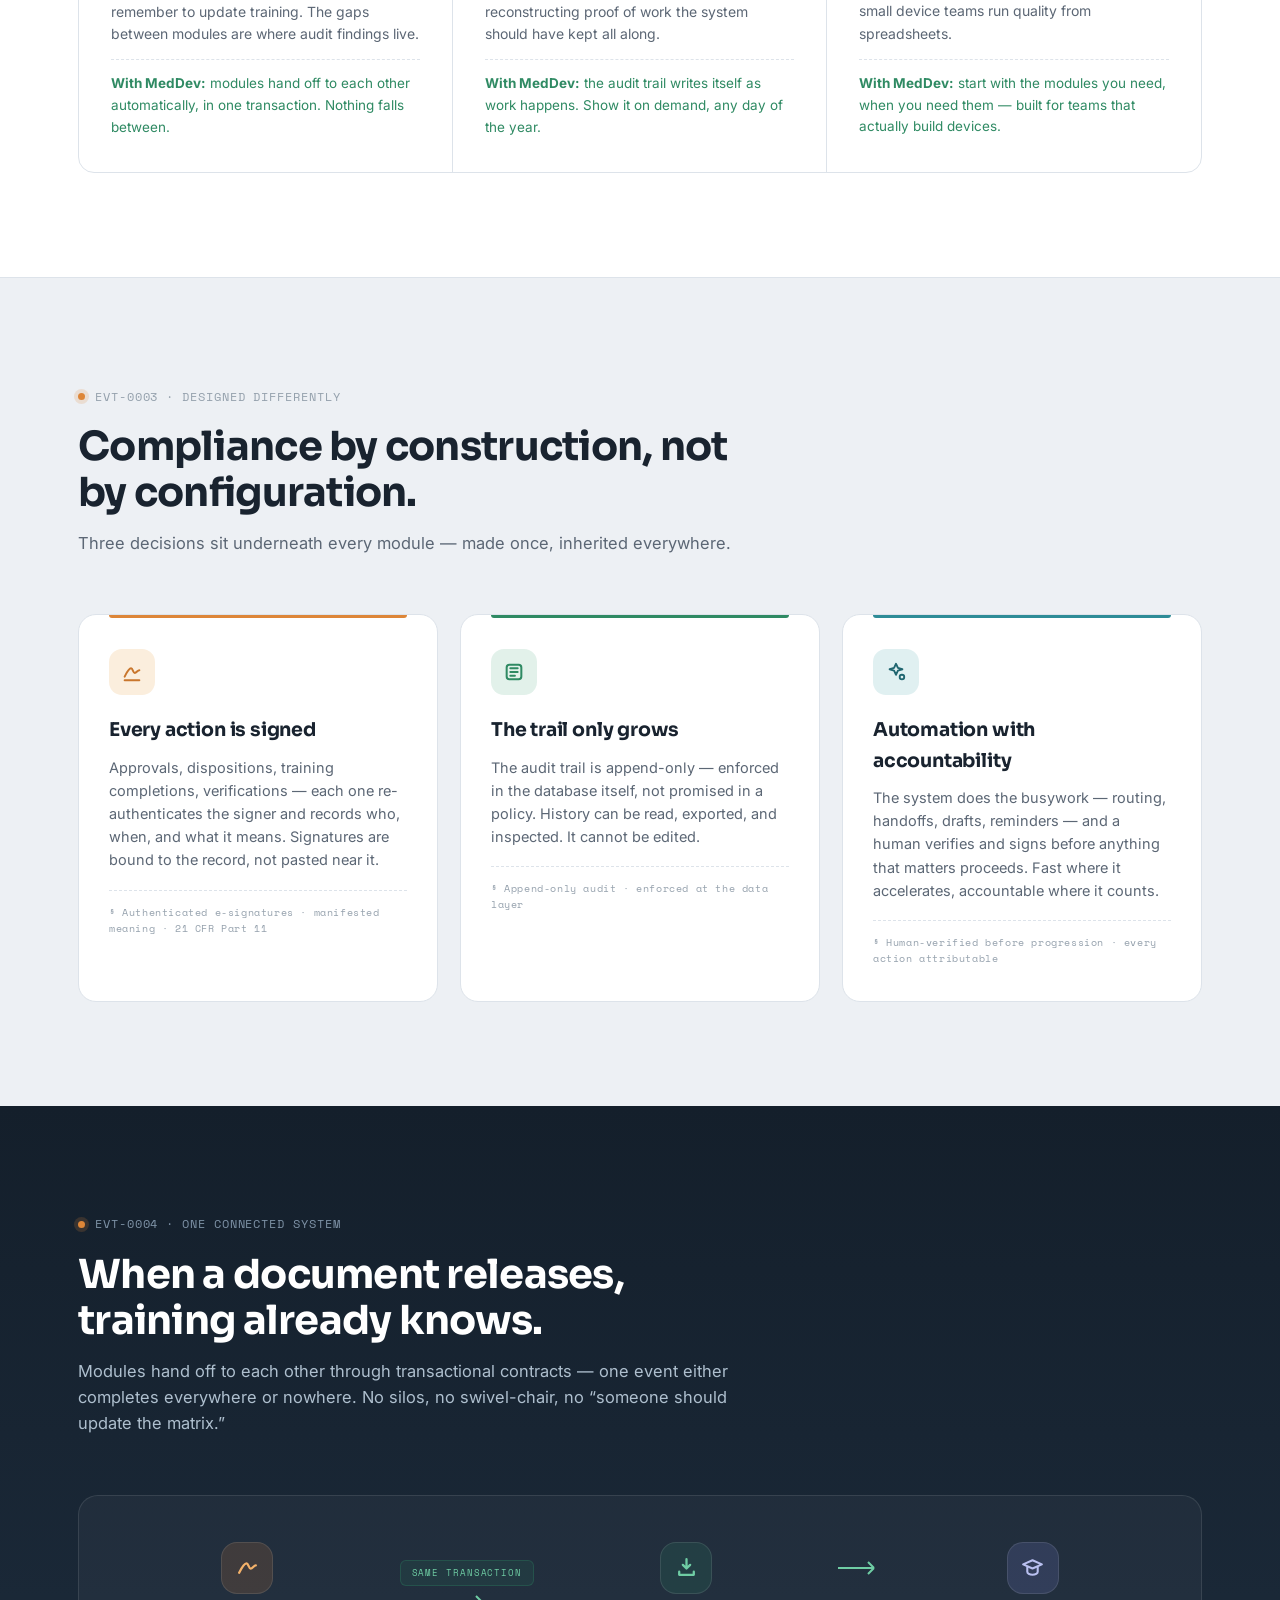
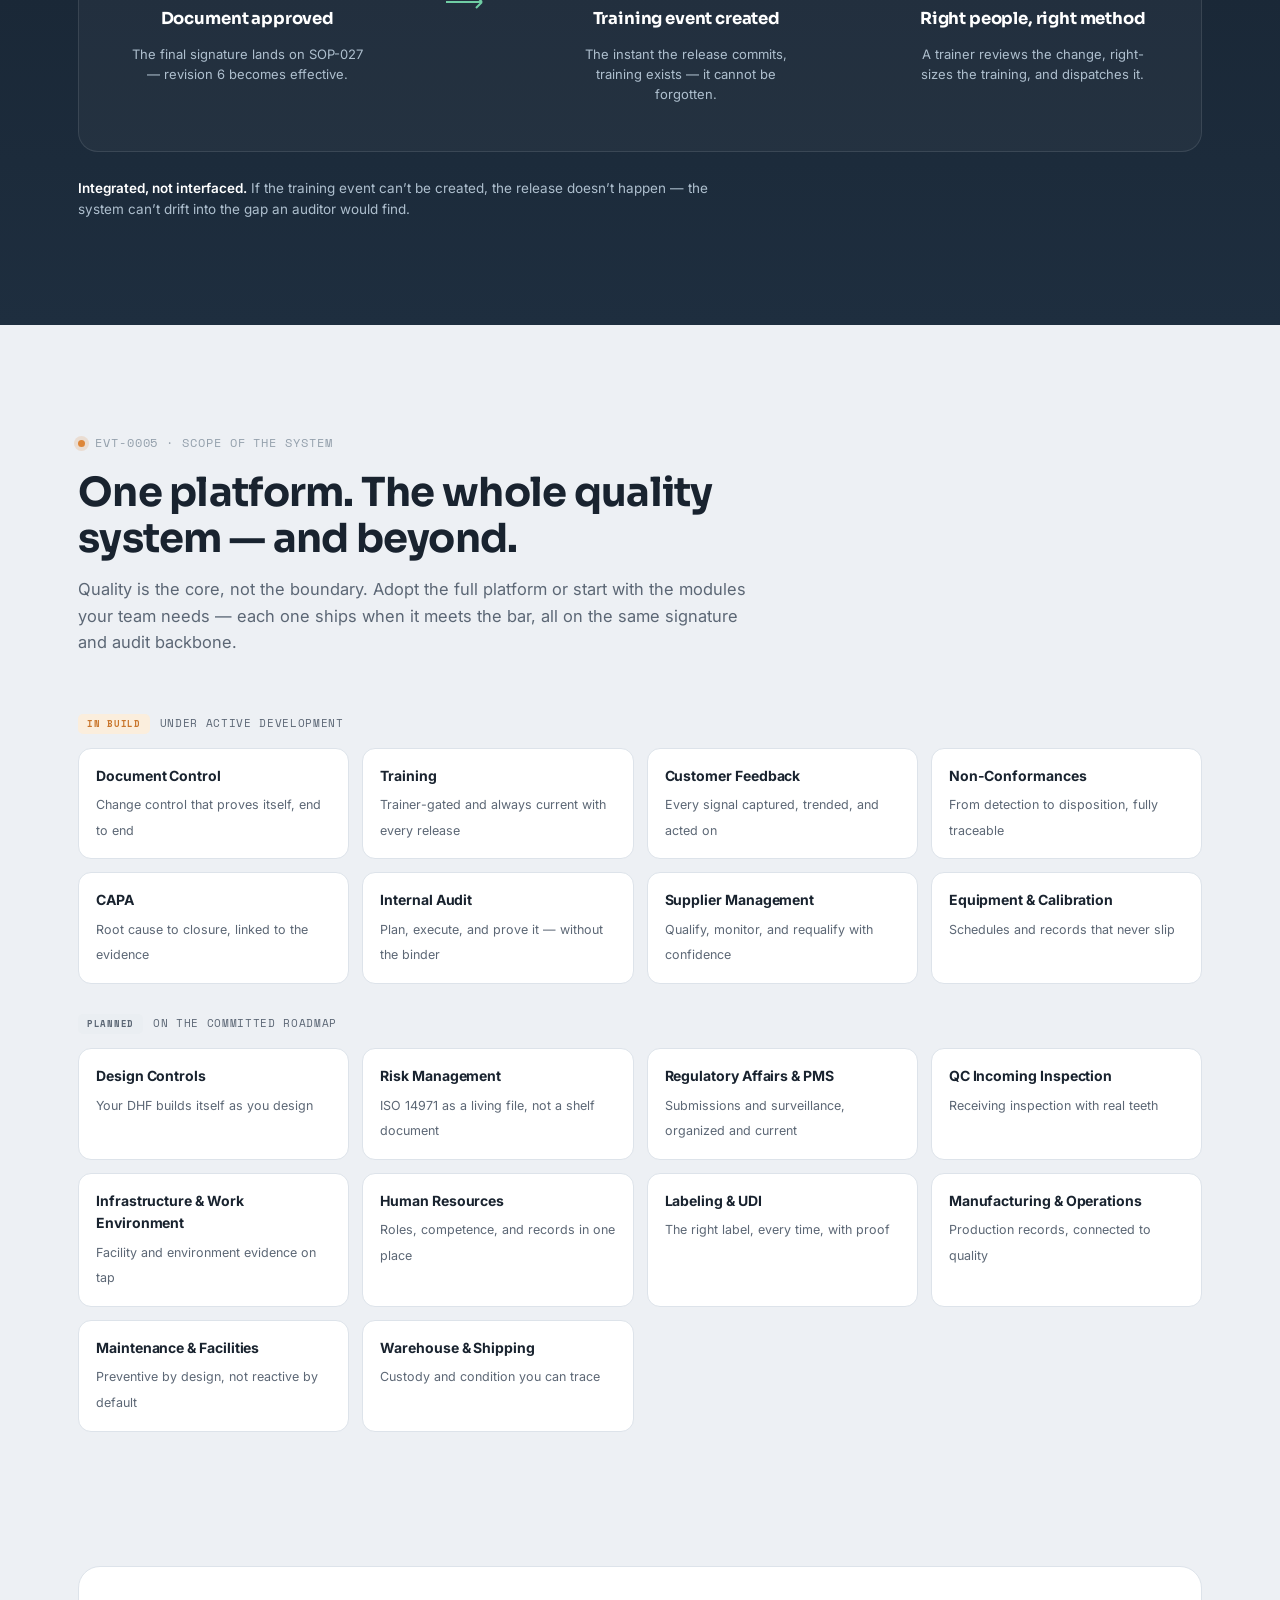
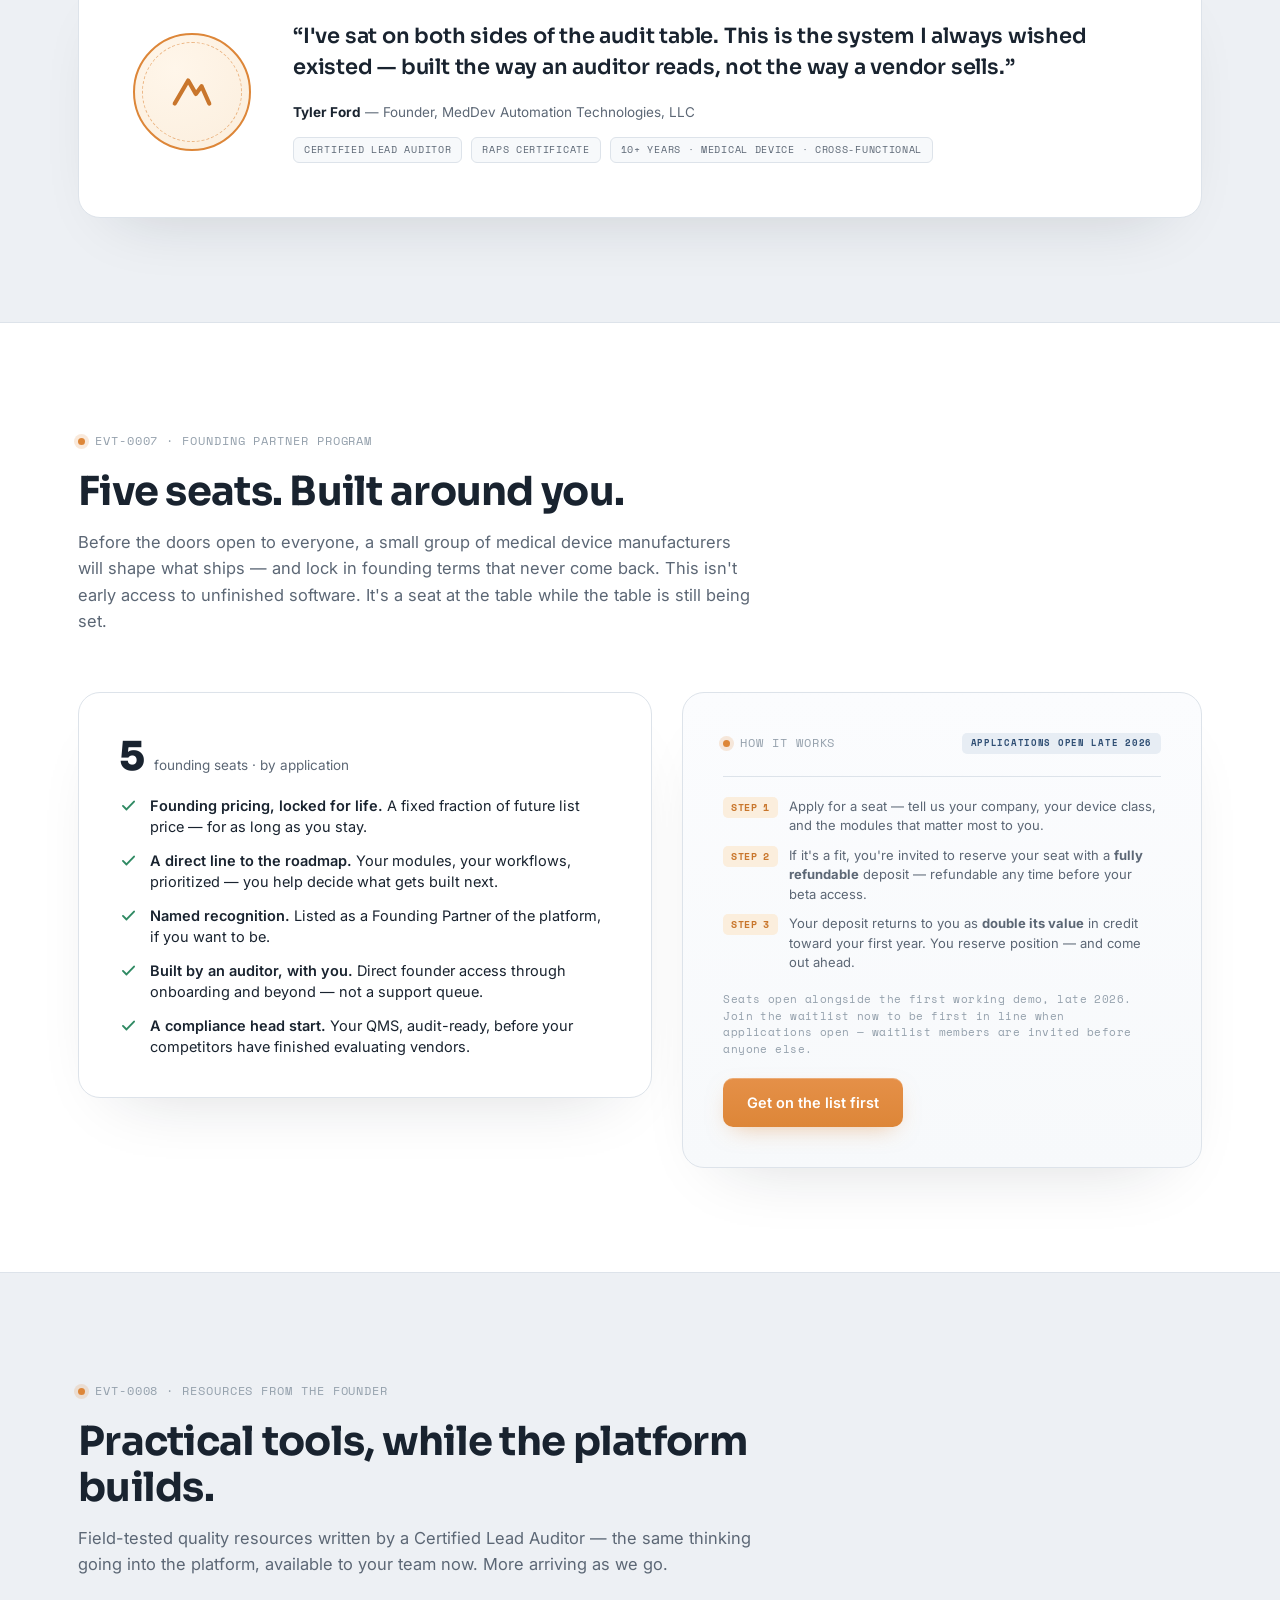
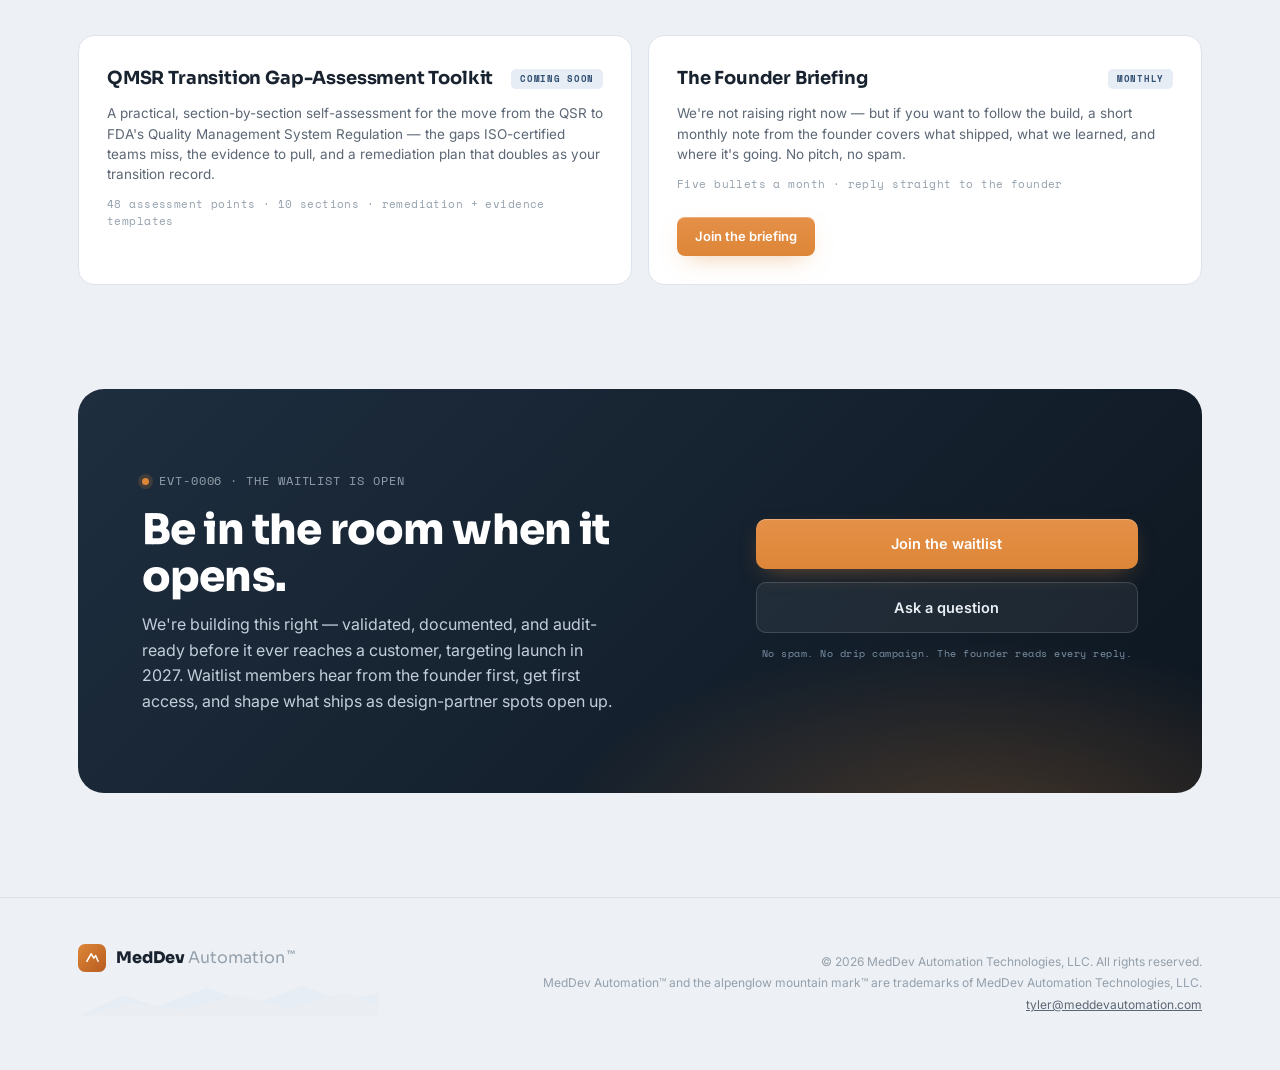
==== commit 2d88300a: "Add Founding Partner program + Resources sections (founder fundraising structure)" ====
--- a/index.html
+++ b/index.html
@@ -190,6 +190,39 @@
 .cta-actions{display:flex;flex-direction:column;gap:13px;align-items:stretch}
 .cta-actions .hint{font-family:var(--mono);font-size:10px;color:#7E92A6;text-align:center;letter-spacing:.05em}
 
+
+/* founding partner */
+.fp{background:var(--surface);border-top:1px solid var(--hair);border-bottom:1px solid var(--hair)}
+.fp-grid{display:grid;grid-template-columns:1.05fr .95fr;gap:30px;align-items:start}
+.fp-card{background:var(--surface);border:1px solid var(--hair);border-radius:22px;padding:40px;box-shadow:0 30px 70px -42px rgba(20,30,42,.2)}
+.fp-card.alt{background:linear-gradient(180deg,#FBFCFE,var(--surface-2));border-color:var(--hair)}
+.fp-seats{display:flex;align-items:baseline;gap:10px;margin:4px 0 18px}
+.fp-seats b{font-family:var(--display);font-weight:800;font-size:40px;letter-spacing:-.02em;color:var(--ink);line-height:1}
+.fp-seats span{font-size:13.5px;color:var(--granite)}
+.fp-list{list-style:none;margin:18px 0 0;display:flex;flex-direction:column;gap:13px}
+.fp-list li{display:flex;gap:12px;font-size:14.5px;color:var(--ink);line-height:1.45}
+.fp-list li svg{flex:none;width:19px;height:19px;margin-top:1px}
+.fp-list li b{font-weight:600}
+.fp-terms{margin-top:22px;padding-top:20px;border-top:1px solid var(--hair);display:flex;flex-direction:column;gap:10px}
+.fp-term{display:flex;gap:11px;font-size:13px;color:var(--granite);line-height:1.5}
+.fp-term .tk{font-family:var(--mono);font-size:10px;letter-spacing:.04em;color:var(--glow-hi);background:var(--glow-soft);border-radius:5px;padding:3px 8px;height:fit-content;white-space:nowrap;font-weight:700}
+.badge-soon{font-family:var(--mono);font-size:9px;font-weight:700;letter-spacing:.08em;background:var(--dusk-soft);color:var(--dusk-ink);border-radius:5px;padding:3px 9px;text-transform:uppercase}
+.fp-note{font-family:var(--mono);font-size:10.5px;color:var(--mist);letter-spacing:.04em;margin-top:18px}
+/* resources */
+.res-grid{display:grid;grid-template-columns:repeat(2,1fr);gap:16px}
+.res-card{background:var(--surface);border:1px solid var(--hair);border-radius:16px;padding:28px;display:flex;flex-direction:column;gap:10px;transition:border-color .2s,transform .2s,box-shadow .2s}
+.res-card:hover{border-color:var(--glow);transform:translateY(-2px);box-shadow:0 16px 34px -20px rgba(20,30,42,.25)}
+.res-top{display:flex;align-items:center;justify-content:space-between;gap:12px}
+.res-card h3{font-family:var(--display);font-weight:700;font-size:18px;letter-spacing:-.01em}
+.res-card p{font-size:13.5px;color:var(--granite);line-height:1.5}
+.res-meta{font-family:var(--mono);font-size:10.5px;color:var(--mist);letter-spacing:.04em;margin-top:2px}
+/* updates strip */
+.upd{background:var(--surface-2);border:1px solid var(--hair);border-radius:20px;padding:40px 44px;display:grid;grid-template-columns:1fr auto;gap:30px;align-items:center}
+.upd h2{font-family:var(--display);font-weight:700;font-size:clamp(22px,2.6vw,30px);letter-spacing:-.015em;margin-bottom:10px}
+.upd p{color:var(--granite);font-size:15px;max-width:560px}
+.upd .pill{font-family:var(--mono);font-size:10.5px;color:var(--pine);background:var(--pine-soft);border-radius:999px;padding:5px 12px;letter-spacing:.04em;font-weight:700;display:inline-block;margin-bottom:14px}
+@media(max-width:820px){.fp-grid{grid-template-columns:1fr}.res-grid{grid-template-columns:1fr}.upd{grid-template-columns:1fr;padding:34px 28px}.fp-card{padding:32px}}
+
 /* footer */
 footer{padding:46px 0 54px;border-top:1px solid var(--hair)}
 .foot-in{display:flex;align-items:flex-end;gap:26px;flex-wrap:wrap;justify-content:space-between}
@@ -259,6 +292,8 @@
       <a href="#flow">Connected</a>
       <a href="#modules">Modules</a>
       <a href="#founder">Founder</a>
+      <a href="#founding">Founding Partner</a>
+      <a href="#resources">Resources</a>
       <a class="btn btn-glow btn-sm" href="#access">Join the waitlist</a>
     </div>
   </div>
@@ -274,7 +309,7 @@
       <p class="lede">The quality management system built for medical device manufacturers — end-to-end automation of the work between the work. Every action is an authenticated electronic signature. Every record lives on an append-only audit trail. Every module is connected by design — so audit-ready isn't a scramble, it's the resting state.</p>
       <div class="hero-ctas">
         <a class="btn btn-glow" href="#access">Join the waitlist</a>
-        <a class="btn btn-ghost-d" href="#flow">See how it connects</a>
+        <a class="btn btn-ghost-d" href="#founding">Become a Founding Partner</a>
       </div>
       <div class="chips-label">Built for</div>
       <div class="chips" role="list">
@@ -483,6 +518,63 @@
           <span class="cred">RAPS CERTIFICATE</span>
           <span class="cred">10+ YEARS · MEDICAL DEVICE · CROSS-FUNCTIONAL</span>
         </div>
+      </div>
+    </div>
+  </div>
+</section>
+
+<!-- ================= FOUNDING PARTNER ================= -->
+<section id="founding" class="fp">
+  <div class="wrap">
+    <div class="sec-head rv">
+      <span class="evt">EVT-0007 · Founding Partner Program</span>
+      <h2>Five seats. Built around you.</h2>
+      <p>Before the doors open to everyone, a small group of medical device manufacturers will shape what ships — and lock in founding terms that never come back. This isn't early access to unfinished software. It's a seat at the table while the table is still being set.</p>
+    </div>
+    <div class="fp-grid">
+      <div class="fp-card rv">
+        <div class="fp-seats"><b>5</b><span>founding seats &middot; by application</span></div>
+        <ul class="fp-list">
+          <li><svg viewBox="0 0 24 24" fill="none"><path d="M5 12.5l4.5 4.5L19 7" stroke="#2F8A63" stroke-width="2.4" stroke-linecap="round" stroke-linejoin="round"/></svg><span><b>Founding pricing, locked for life.</b> A fixed fraction of future list price — for as long as you stay.</span></li>
+          <li><svg viewBox="0 0 24 24" fill="none"><path d="M5 12.5l4.5 4.5L19 7" stroke="#2F8A63" stroke-width="2.4" stroke-linecap="round" stroke-linejoin="round"/></svg><span><b>A direct line to the roadmap.</b> Your modules, your workflows, prioritized — you help decide what gets built next.</span></li>
+          <li><svg viewBox="0 0 24 24" fill="none"><path d="M5 12.5l4.5 4.5L19 7" stroke="#2F8A63" stroke-width="2.4" stroke-linecap="round" stroke-linejoin="round"/></svg><span><b>Named recognition.</b> Listed as a Founding Partner of the platform, if you want to be.</span></li>
+          <li><svg viewBox="0 0 24 24" fill="none"><path d="M5 12.5l4.5 4.5L19 7" stroke="#2F8A63" stroke-width="2.4" stroke-linecap="round" stroke-linejoin="round"/></svg><span><b>Built by an auditor, with you.</b> Direct founder access through onboarding and beyond — not a support queue.</span></li>
+          <li><svg viewBox="0 0 24 24" fill="none"><path d="M5 12.5l4.5 4.5L19 7" stroke="#2F8A63" stroke-width="2.4" stroke-linecap="round" stroke-linejoin="round"/></svg><span><b>A compliance head start.</b> Your QMS, audit-ready, before your competitors have finished evaluating vendors.</span></li>
+        </ul>
+      </div>
+      <div class="fp-card alt rv">
+        <div class="res-top"><div class="evt">How it works</div><span class="badge-soon">Applications open late 2026</span></div>
+        <div class="fp-terms">
+          <div class="fp-term"><span class="tk">STEP 1</span><span>Apply for a seat — tell us your company, your device class, and the modules that matter most to you.</span></div>
+          <div class="fp-term"><span class="tk">STEP 2</span><span>If it's a fit, you're invited to reserve your seat with a <b>fully refundable</b> deposit — refundable any time before your beta access.</span></div>
+          <div class="fp-term"><span class="tk">STEP 3</span><span>Your deposit returns to you as <b>double its value</b> in credit toward your first year. You reserve position — and come out ahead.</span></div>
+        </div>
+        <p class="fp-note">Seats open alongside the first working demo, late 2026. Join the waitlist now to be first in line when applications open — waitlist members are invited before anyone else.</p>
+        <div style="margin-top:20px"><a class="btn btn-glow" href="#access">Get on the list first</a></div>
+      </div>
+    </div>
+  </div>
+</section>
+
+<!-- ================= RESOURCES ================= -->
+<section id="resources">
+  <div class="wrap">
+    <div class="sec-head rv">
+      <span class="evt">EVT-0008 · Resources from the founder</span>
+      <h2>Practical tools, while the platform builds.</h2>
+      <p>Field-tested quality resources written by a Certified Lead Auditor — the same thinking going into the platform, available to your team now. More arriving as we go.</p>
+    </div>
+    <div class="res-grid rv">
+      <div class="res-card">
+        <div class="res-top"><h3>QMSR Transition Gap-Assessment Toolkit</h3><span class="badge-soon">Coming soon</span></div>
+        <p>A practical, section-by-section self-assessment for the move from the QSR to FDA's Quality Management System Regulation — the gaps ISO-certified teams miss, the evidence to pull, and a remediation plan that doubles as your transition record.</p>
+        <div class="res-meta">48 assessment points &middot; 10 sections &middot; remediation + evidence templates</div>
+      </div>
+      <div class="res-card">
+        <div class="res-top"><h3>The Founder Briefing</h3><span class="badge-soon">Monthly</span></div>
+        <p>We're not raising right now — but if you want to follow the build, a short monthly note from the founder covers what shipped, what we learned, and where it's going. No pitch, no spam.</p>
+        <div class="res-meta">Five bullets a month &middot; reply straight to the founder</div>
+        <div style="margin-top:auto;padding-top:14px"><a class="btn btn-sm btn-glow" href="mailto:tyler@meddevautomation.com?subject=Founder%20Briefing%20%E2%80%94%20add%20me&body=Add%20me%20to%20the%20monthly%20founder%20briefing.%0A%0AName%3A%0ACompany%20(optional)%3A%0A">Join the briefing</a></div>
       </div>
     </div>
   </div>
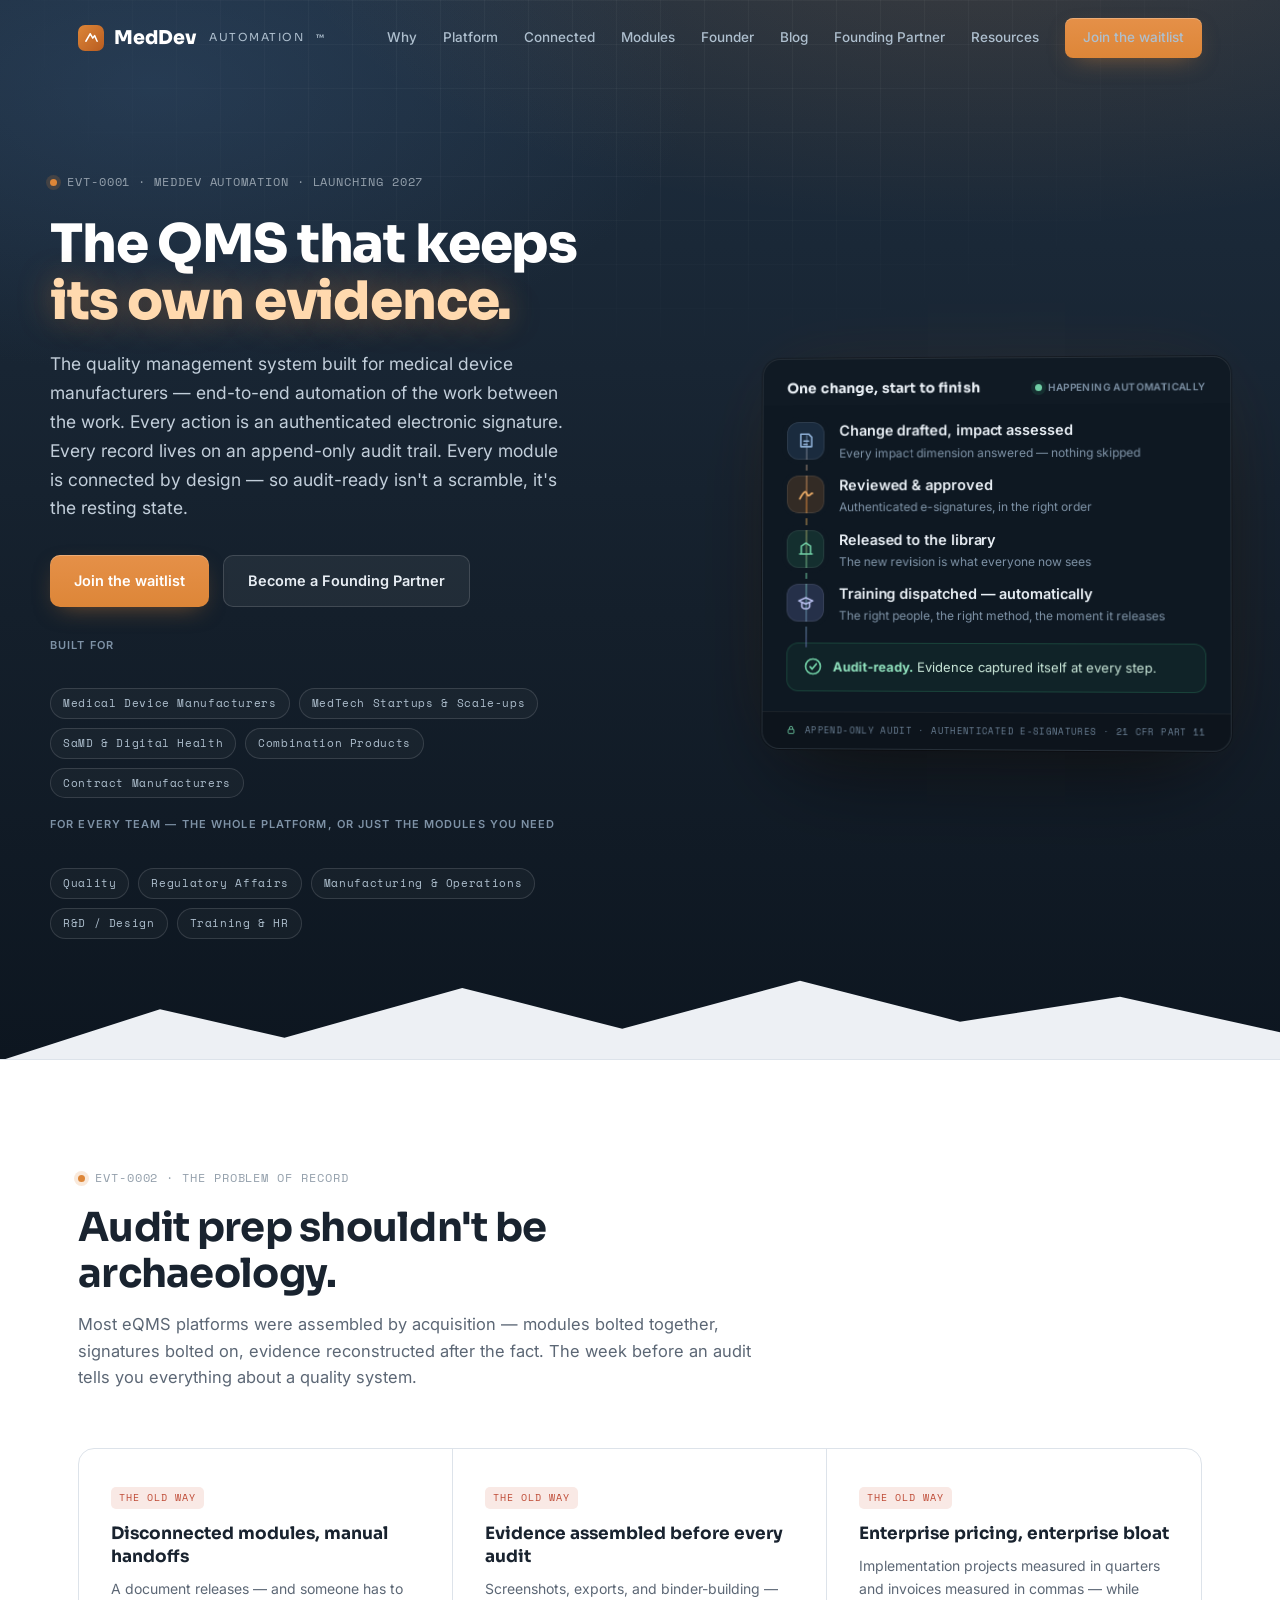
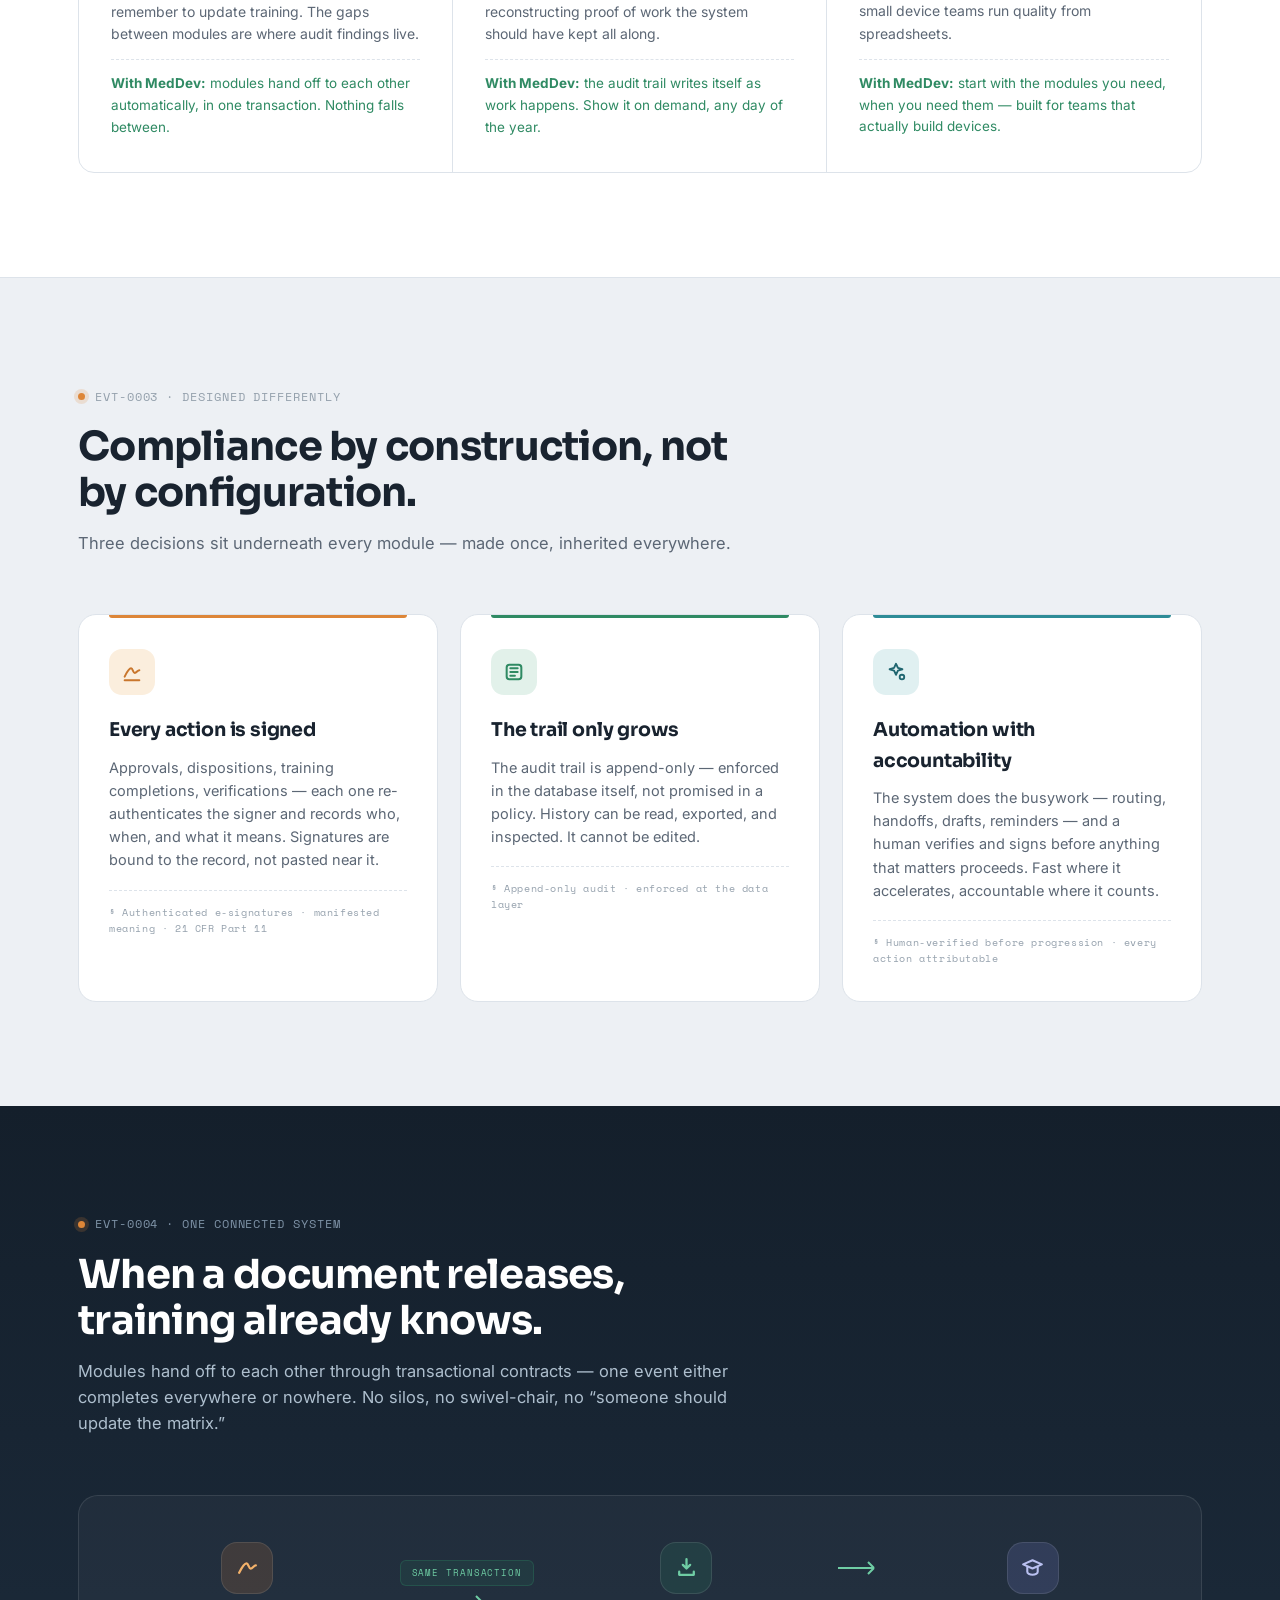
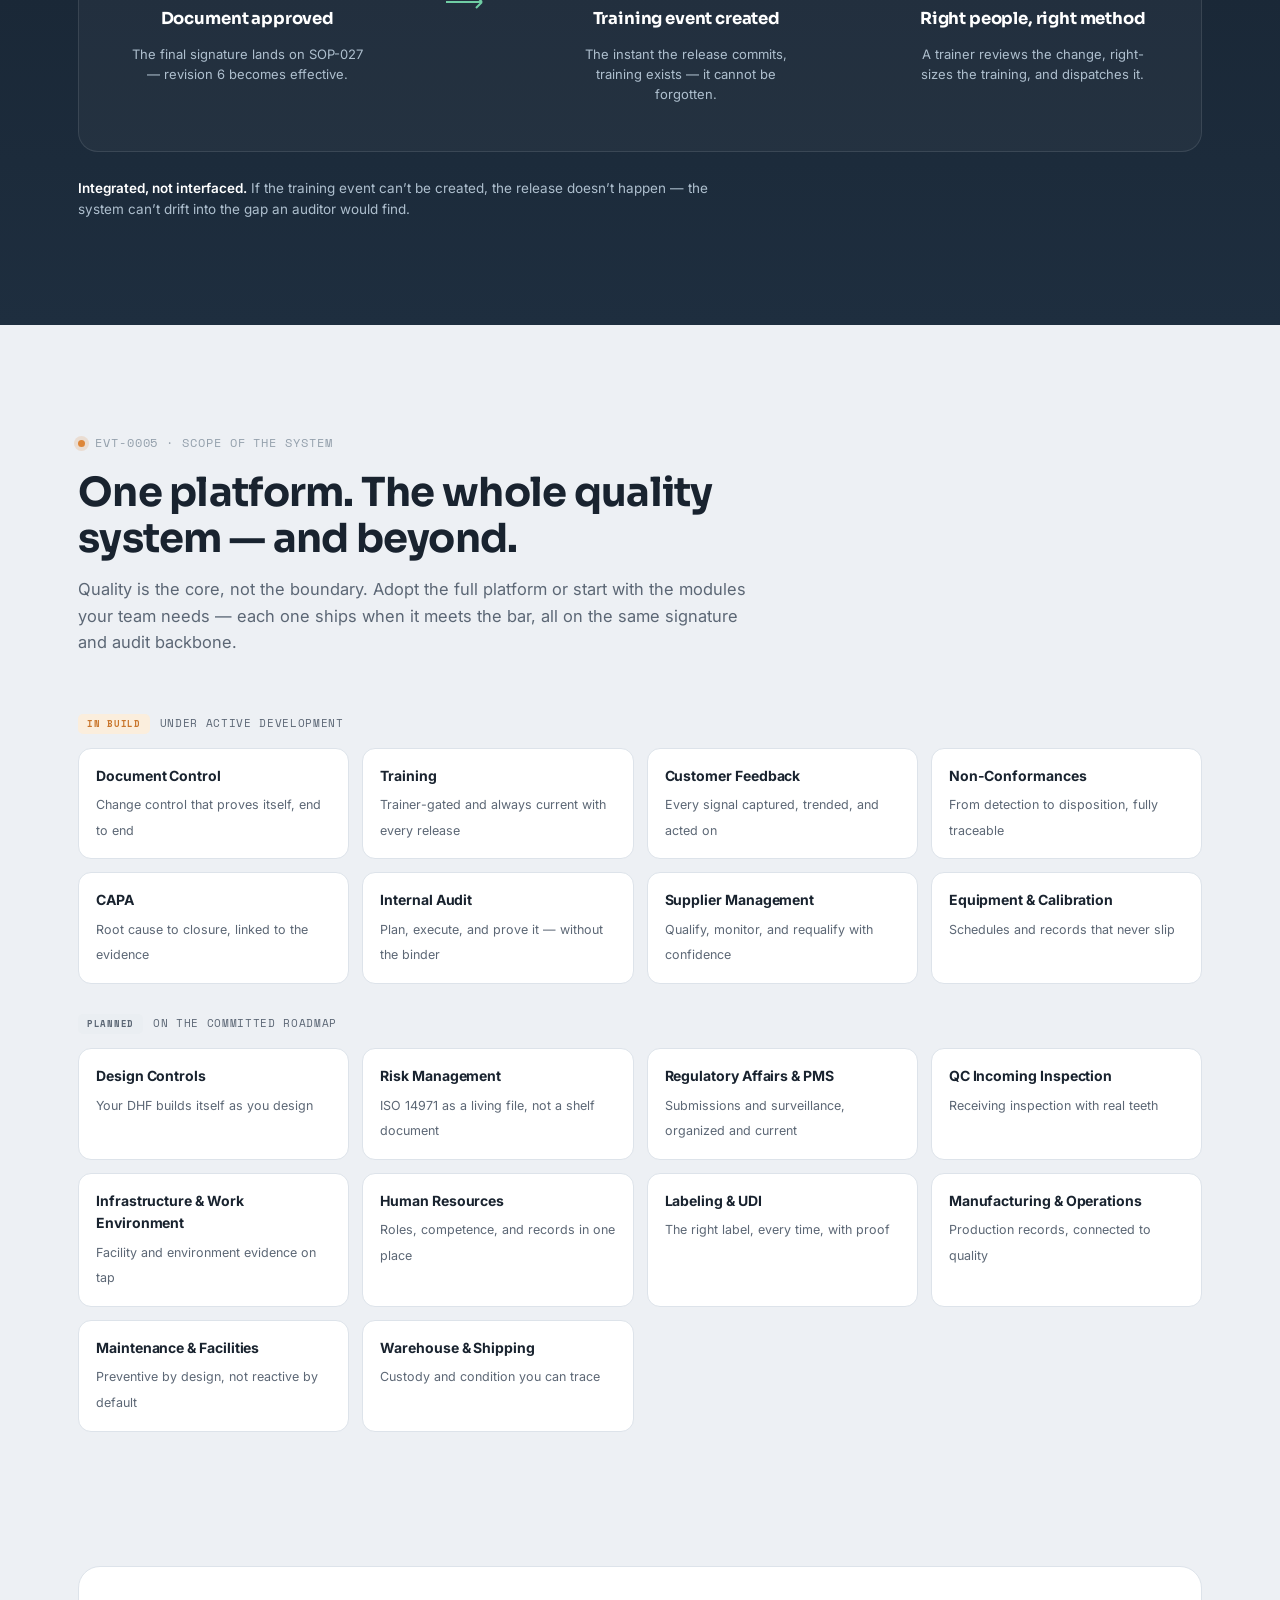
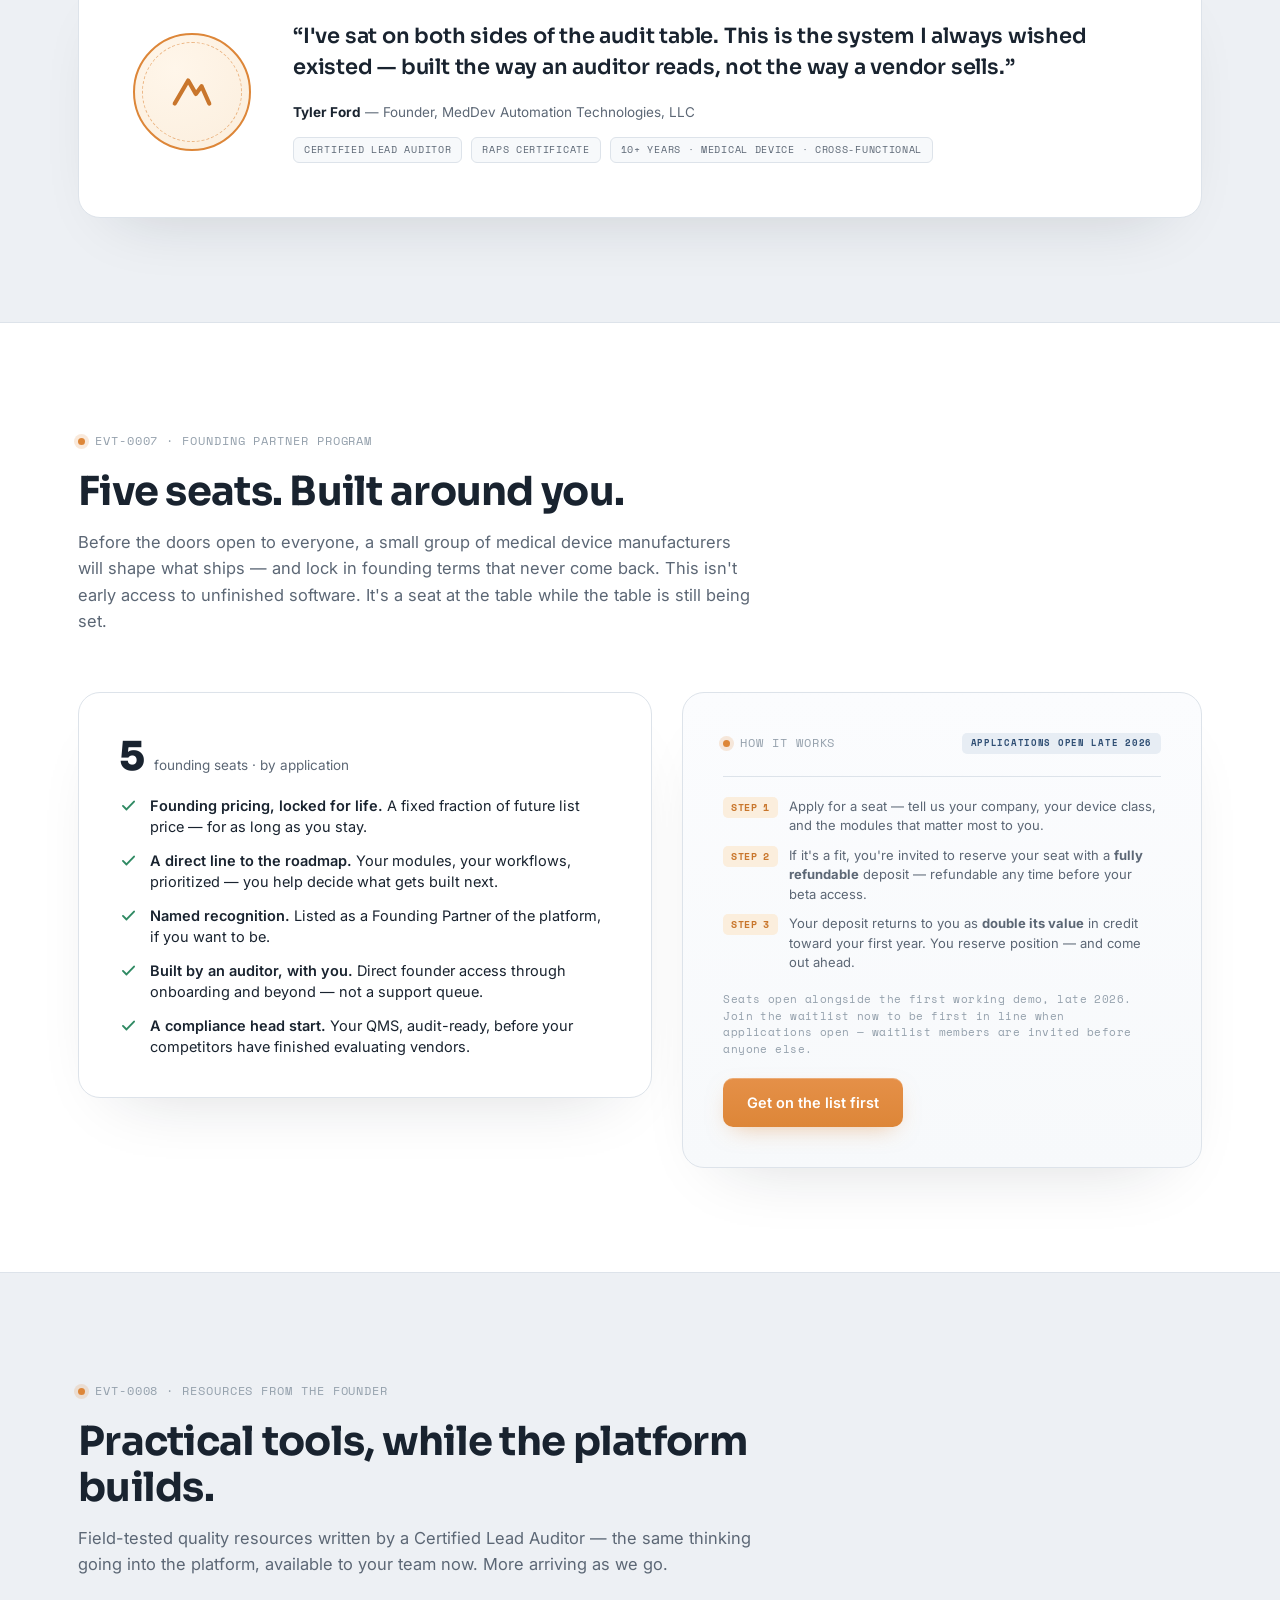
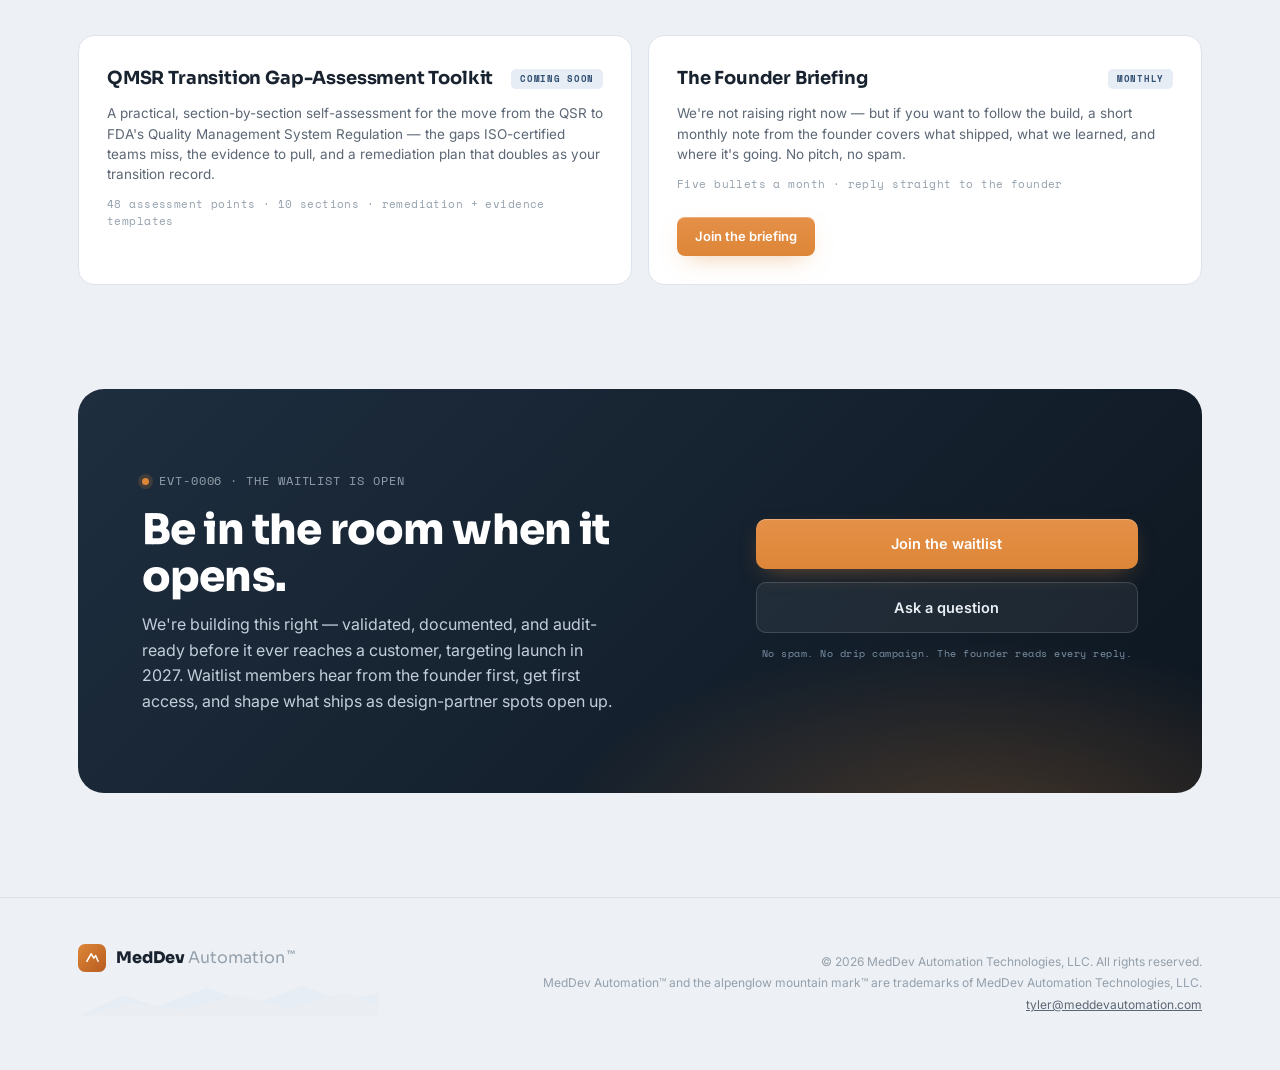
==== commit 32aab1d2: "Add blog (QMSR cornerstone article), QMSR readiness self-check tool, and Blog nav link" ====
--- a/index.html
+++ b/index.html
@@ -292,6 +292,7 @@
       <a href="#flow">Connected</a>
       <a href="#modules">Modules</a>
       <a href="#founder">Founder</a>
+      <a href="/blog/">Blog</a>
       <a href="#founding">Founding Partner</a>
       <a href="#resources">Resources</a>
       <a class="btn btn-glow btn-sm" href="#access">Join the waitlist</a>
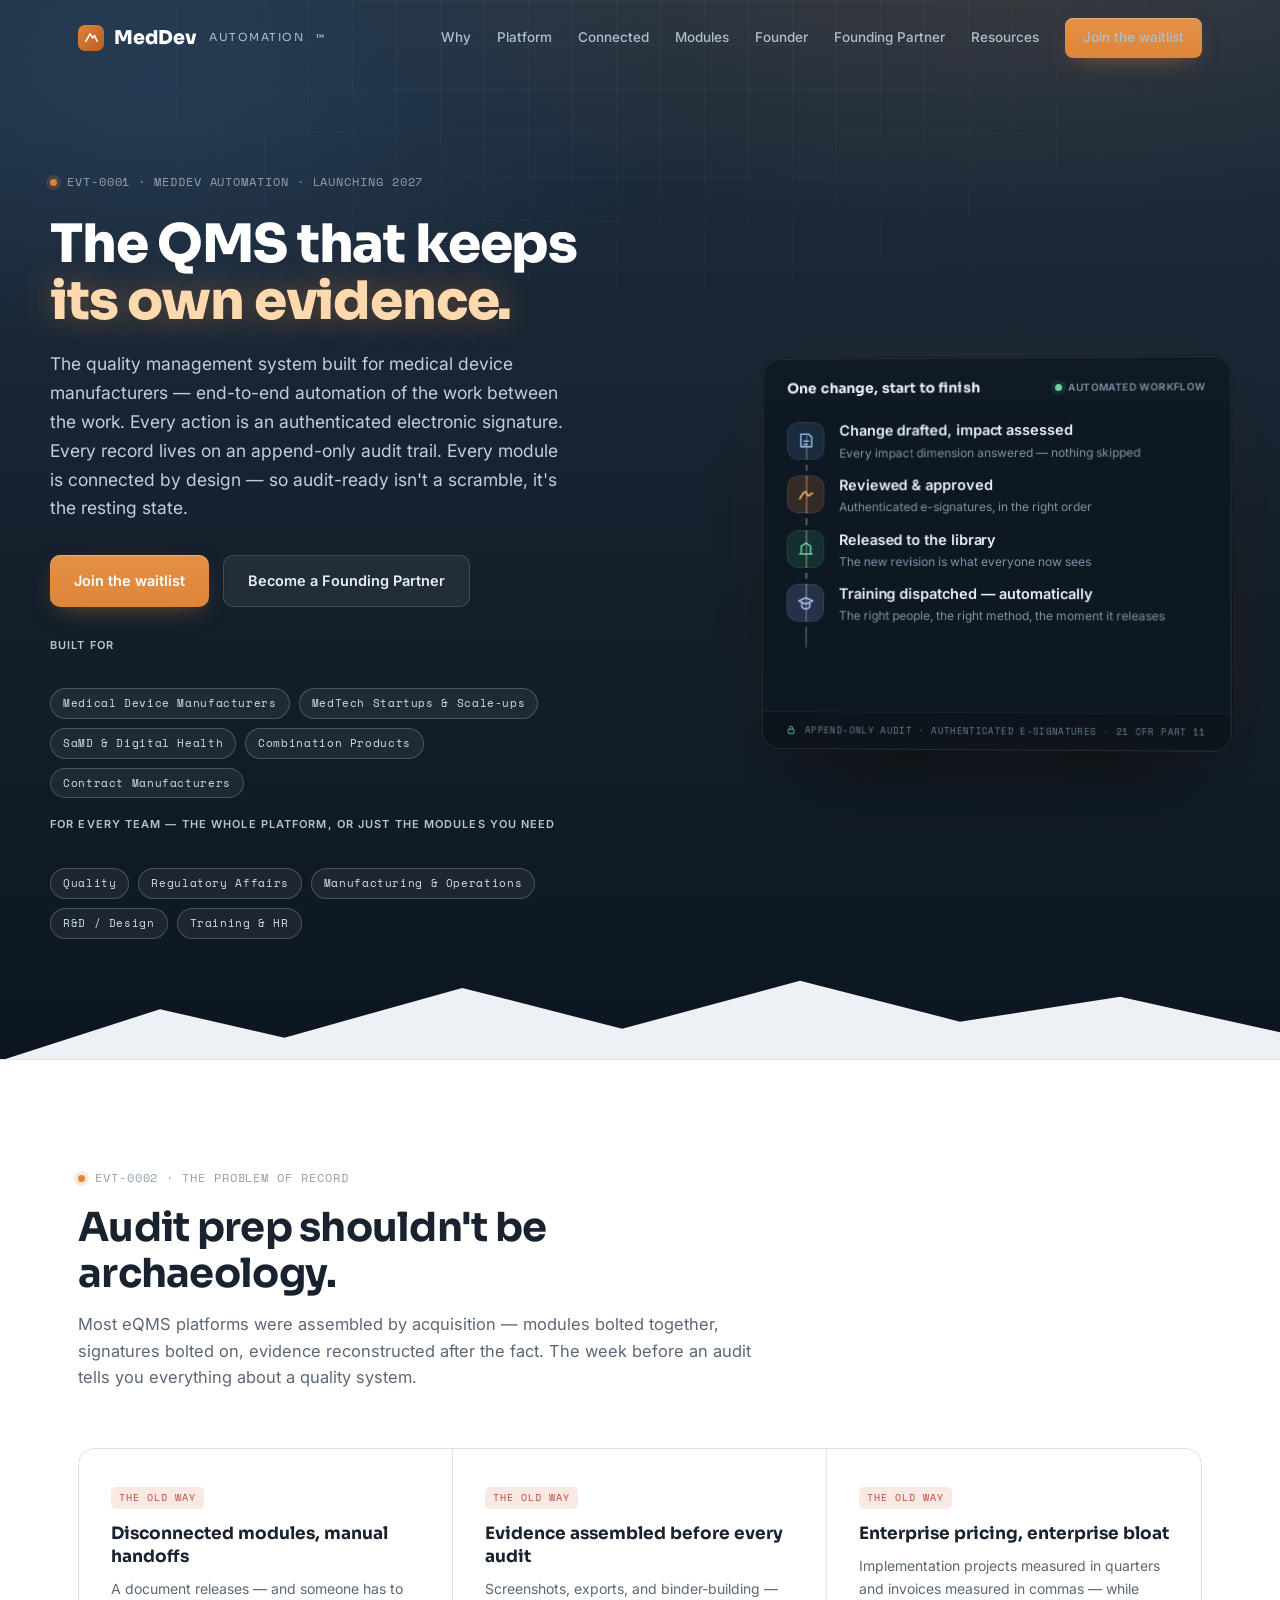
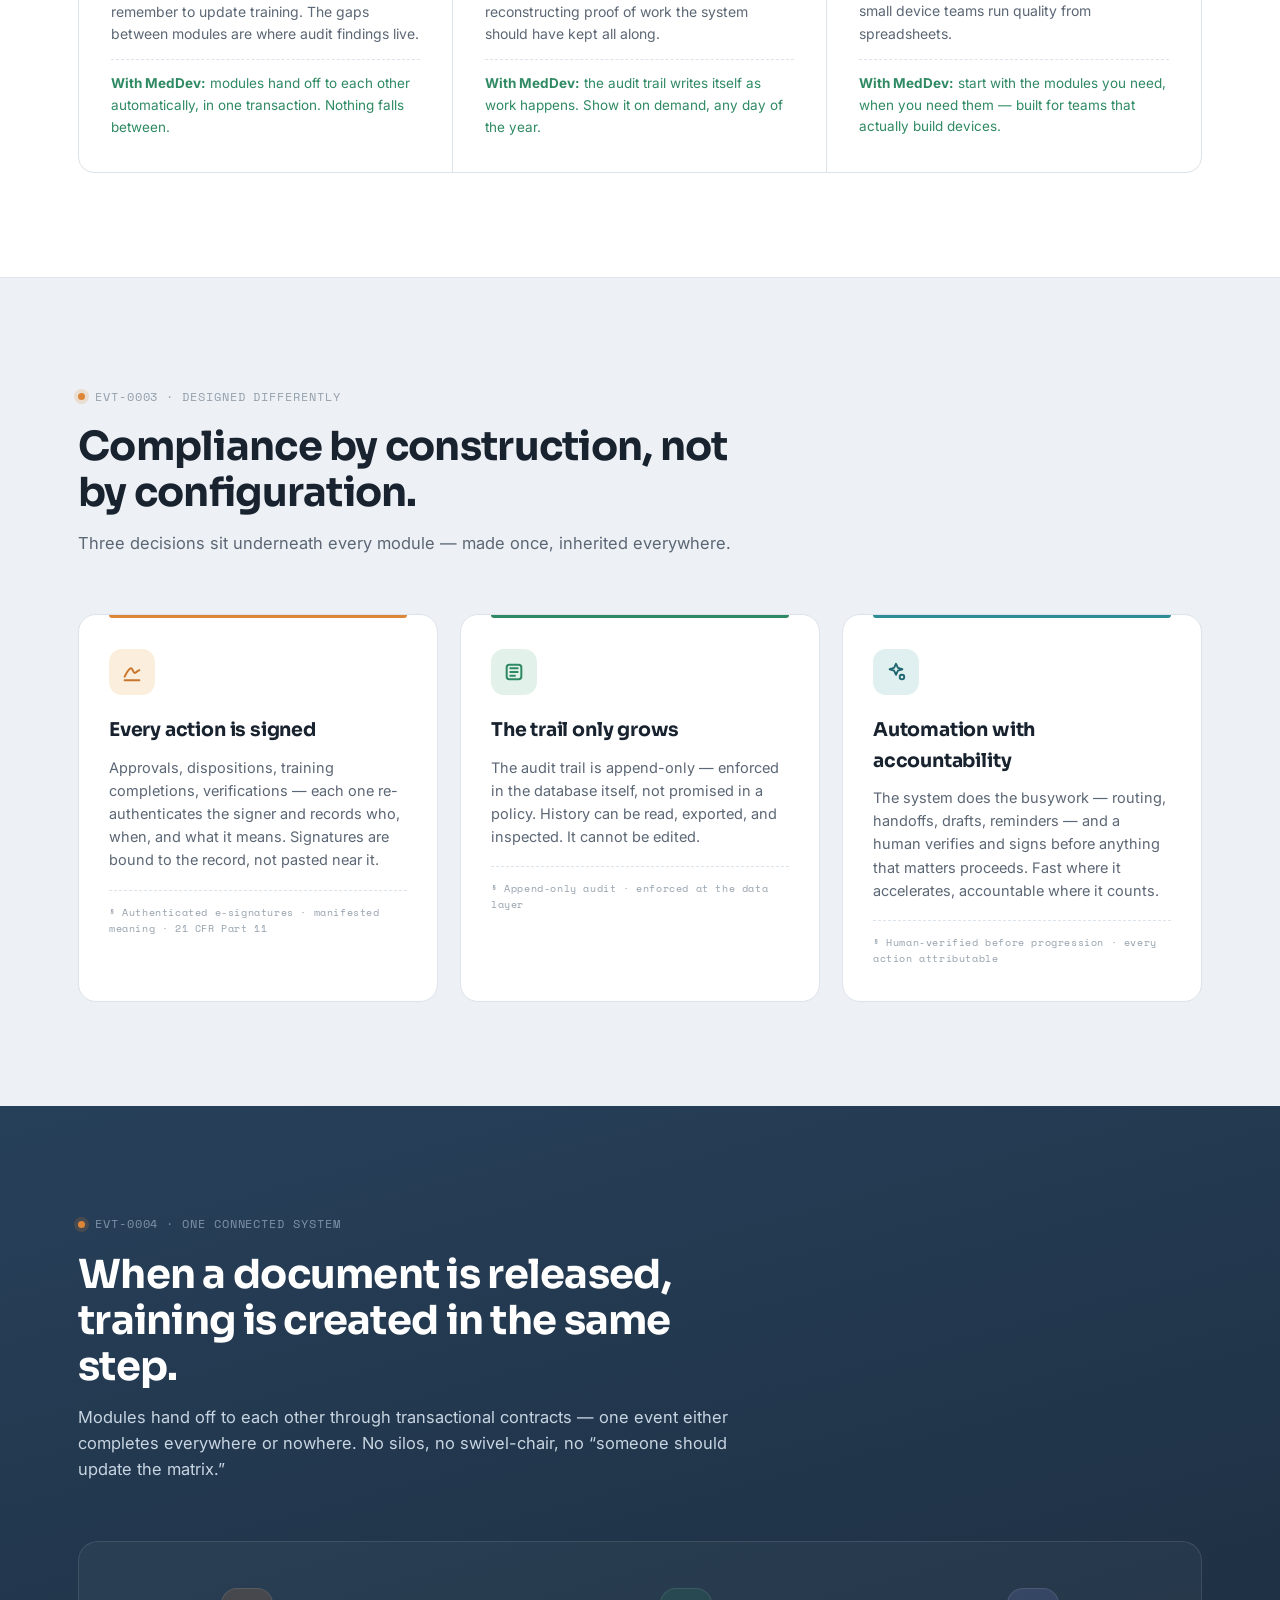
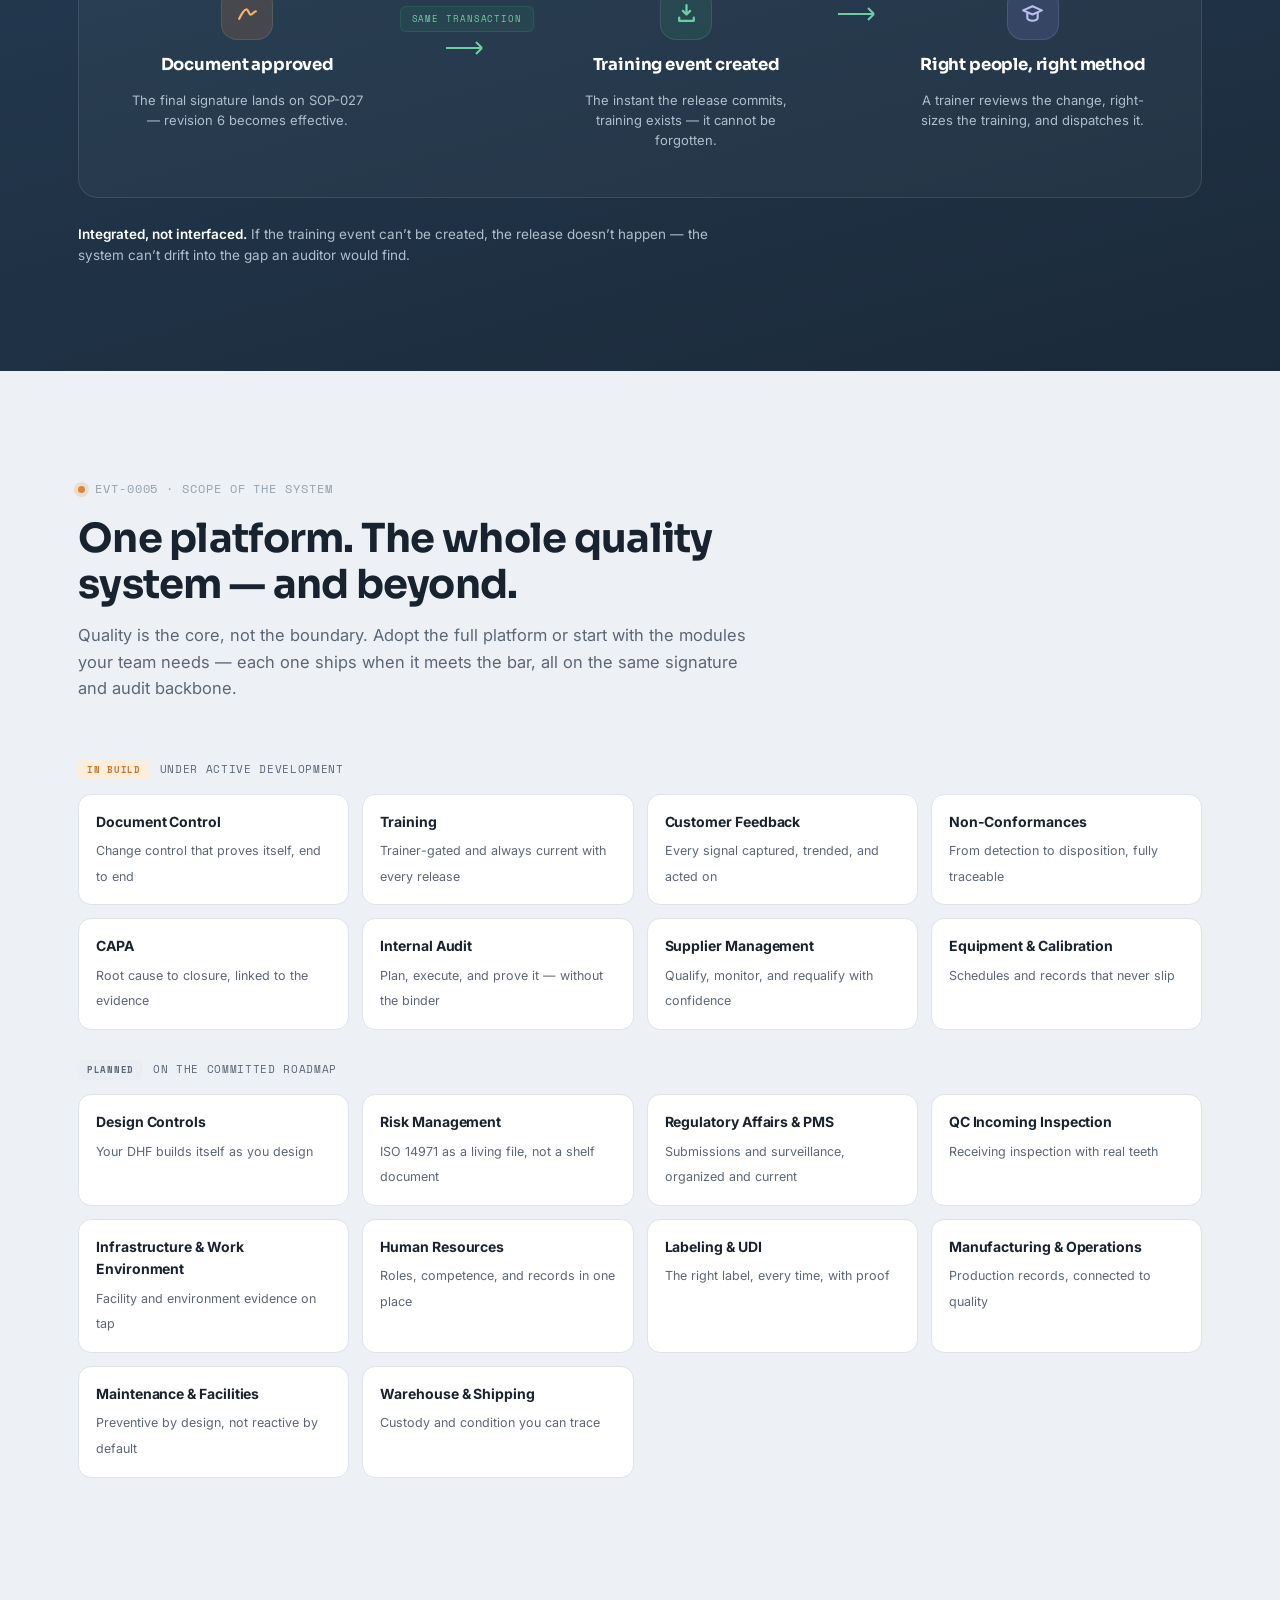
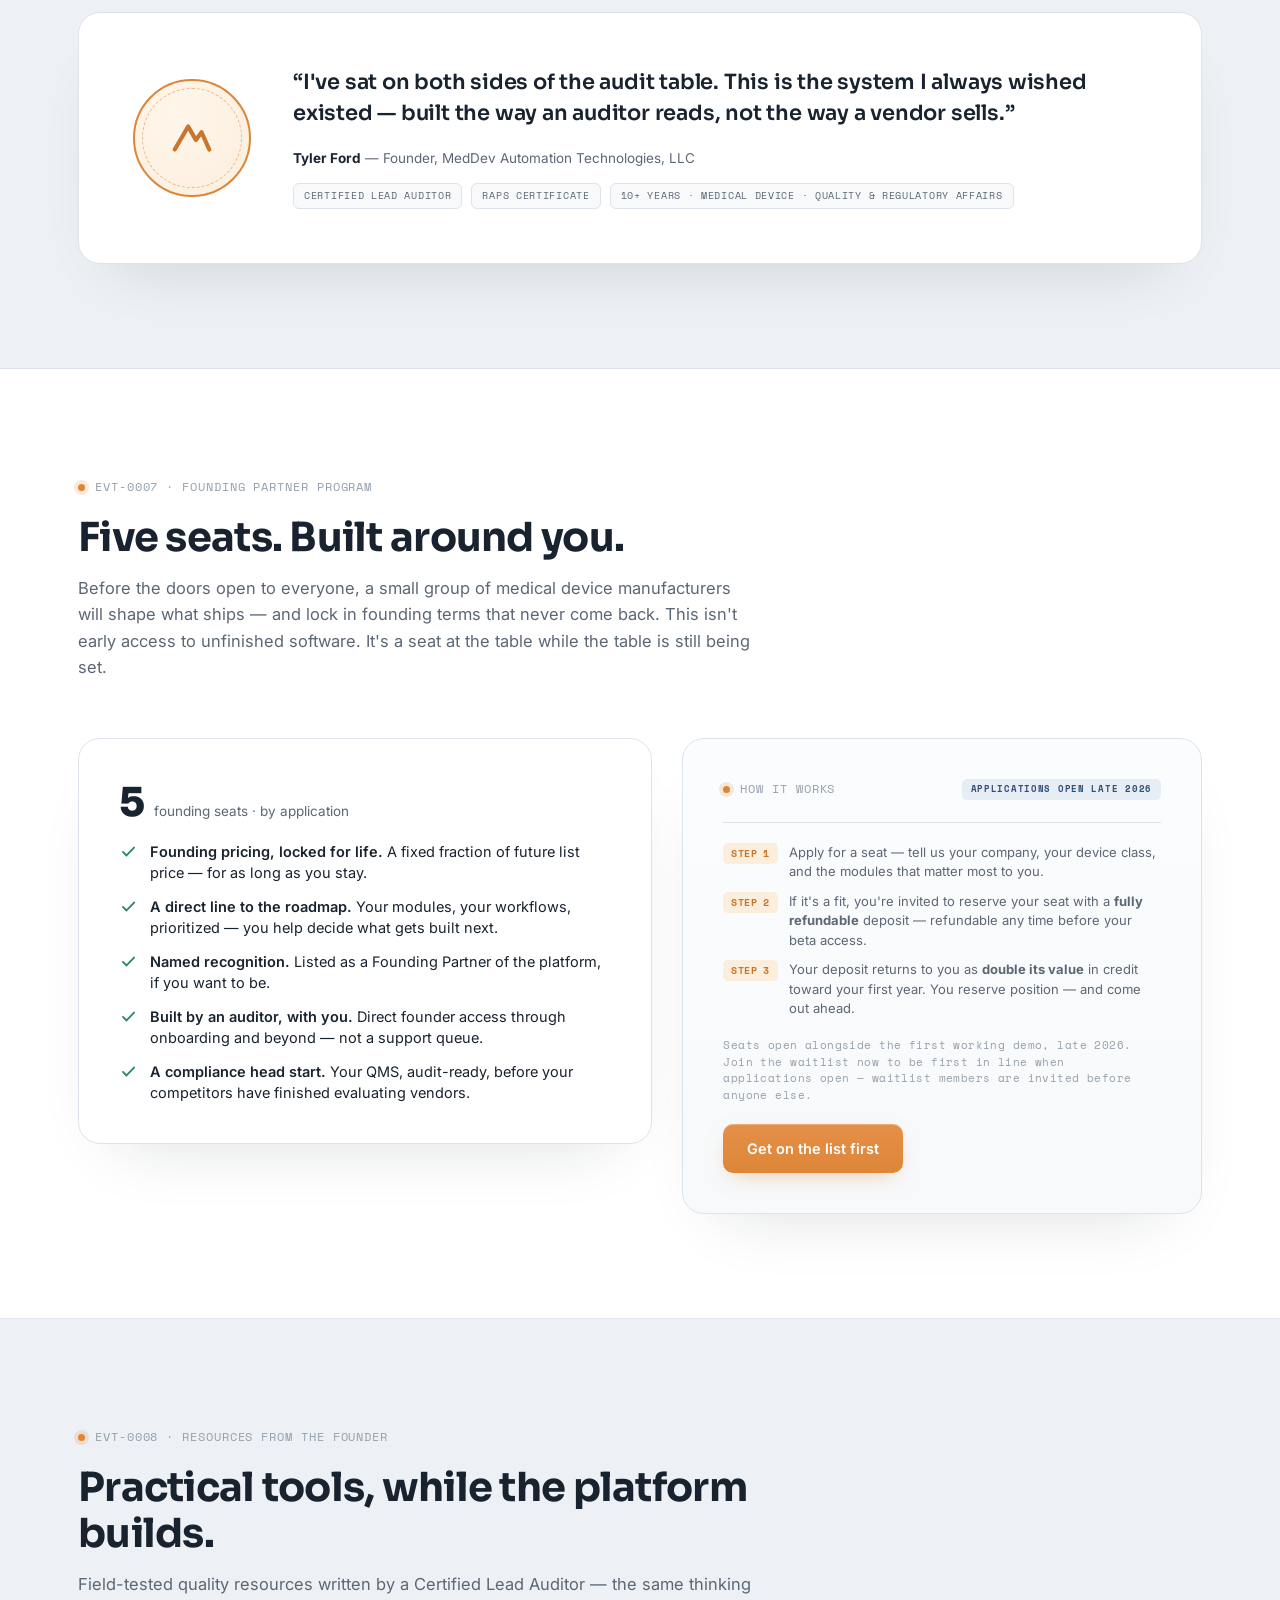
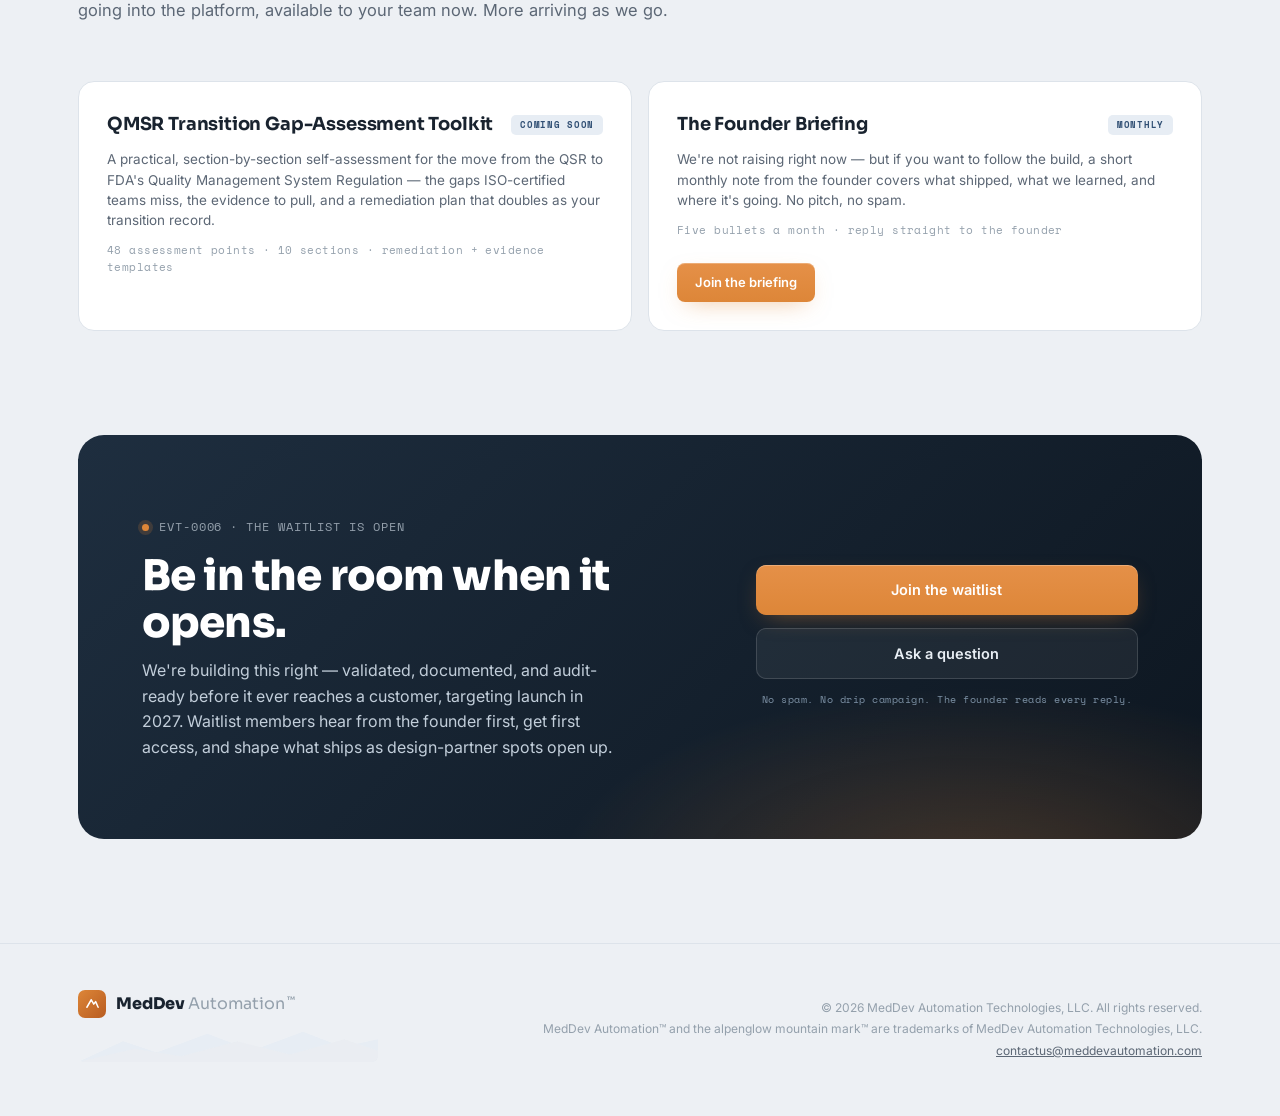
==== commit e0ab1959: "Site polish: hide blog (coming soon), route email to contactus@, brighten hero chips/labels, soften " ====
--- a/index.html
+++ b/index.html
@@ -75,8 +75,8 @@
 .hero p.lede{font-size:17.5px;line-height:1.65;color:#C2CEDA;max-width:520px}
 .hero-ctas{display:flex;gap:14px;margin-top:32px;flex-wrap:wrap}
 .chips{display:flex;gap:9px;flex-wrap:wrap;margin-top:34px}
-.chip{font-family:var(--mono);font-size:10.5px;letter-spacing:.06em;color:#AEBFCE;border:1px solid rgba(255,255,255,.13);border-radius:999px;padding:6px 12px;background:rgba(255,255,255,.03)}
-.chips-label{font-size:11px;color:#7E92A6;margin-top:30px;letter-spacing:.1em;text-transform:uppercase;font-weight:600}
+.chip{font-family:var(--mono);font-size:10.5px;letter-spacing:.06em;color:#D4DEE8;border:1px solid rgba(255,255,255,.2);border-radius:999px;padding:6px 12px;background:rgba(255,255,255,.06)}
+.chips-label{font-size:11px;color:#B7C4D1;margin-top:30px;letter-spacing:.1em;text-transform:uppercase;font-weight:600}
 
 /* ============ faux app (signature element) ============ */
 .app{border-radius:18px;background:#101A24;border:1px solid rgba(255,255,255,.09);box-shadow:0 40px 90px -30px rgba(0,0,0,.65), 0 0 0 1px rgba(0,0,0,.3), 0 0 80px -20px rgba(221,134,56,.12);overflow:hidden;font-size:13px;transform:perspective(1600px) rotateY(-3deg) rotateX(1deg);transition:transform .6s ease;max-width:560px;justify-self:end}
@@ -115,8 +115,8 @@
 .sec-head{max-width:680px;margin-bottom:58px}
 .sec-head h2{font-family:var(--display);font-weight:700;font-size:clamp(28px,3.4vw,40px);letter-spacing:-.018em;line-height:1.15;margin:16px 0 14px}
 .sec-head p{color:var(--granite);font-size:16.5px}
-.dark{background:linear-gradient(180deg,var(--side2),var(--side1));color:#fff}
-.dark .sec-head p{color:#AEBFCE}
+.dark{background:linear-gradient(165deg,#27405A,#1B2A3A);color:#fff}
+.dark .sec-head p{color:#C7D4E1}
 
 /* problem strip */
 .problem{background:var(--surface);border-top:1px solid var(--hair);border-bottom:1px solid var(--hair)}
@@ -292,7 +292,6 @@
       <a href="#flow">Connected</a>
       <a href="#modules">Modules</a>
       <a href="#founder">Founder</a>
-      <a href="/blog/">Blog</a>
       <a href="#founding">Founding Partner</a>
       <a href="#resources">Resources</a>
       <a class="btn btn-glow btn-sm" href="#access">Join the waitlist</a>
@@ -334,7 +333,7 @@
     <div class="app" aria-label="Illustration: one change moving through the system, start to finish">
       <div class="j-head">
         <span class="j-kicker">One change, start to finish</span>
-        <span class="j-live"><span class="j-dot"></span> happening automatically</span>
+        <span class="j-live"><span class="j-dot"></span> Automated workflow</span>
       </div>
       <div class="journey" id="trail">
         <div class="t-row j-row" data-d="200">
@@ -434,7 +433,7 @@
   <div class="wrap">
     <div class="sec-head rv">
       <span class="evt">EVT-0004 · One connected system</span>
-      <h2>When a document releases, training already knows.</h2>
+      <h2>When a document is released, training is created in the same step.</h2>
       <p>Modules hand off to each other through transactional contracts — one event either completes everywhere or nowhere. No silos, no swivel-chair, no “someone should update the matrix.”</p>
     </div>
     <div class="flow-board rv">
@@ -517,7 +516,7 @@
         <div class="cred-row">
           <span class="cred">CERTIFIED LEAD AUDITOR</span>
           <span class="cred">RAPS CERTIFICATE</span>
-          <span class="cred">10+ YEARS · MEDICAL DEVICE · CROSS-FUNCTIONAL</span>
+          <span class="cred">10+ YEARS · MEDICAL DEVICE · QUALITY &amp; REGULATORY AFFAIRS</span>
         </div>
       </div>
     </div>
@@ -575,7 +574,7 @@
         <div class="res-top"><h3>The Founder Briefing</h3><span class="badge-soon">Monthly</span></div>
         <p>We're not raising right now — but if you want to follow the build, a short monthly note from the founder covers what shipped, what we learned, and where it's going. No pitch, no spam.</p>
         <div class="res-meta">Five bullets a month &middot; reply straight to the founder</div>
-        <div style="margin-top:auto;padding-top:14px"><a class="btn btn-sm btn-glow" href="mailto:tyler@meddevautomation.com?subject=Founder%20Briefing%20%E2%80%94%20add%20me&body=Add%20me%20to%20the%20monthly%20founder%20briefing.%0A%0AName%3A%0ACompany%20(optional)%3A%0A">Join the briefing</a></div>
+        <div style="margin-top:auto;padding-top:14px"><a class="btn btn-sm btn-glow" href="mailto:contactus@meddevautomation.com?subject=Founder%20Briefing%20%E2%80%94%20add%20me&body=Add%20me%20to%20the%20monthly%20founder%20briefing.%0A%0AName%3A%0ACompany%20(optional)%3A%0A">Join the briefing</a></div>
       </div>
     </div>
   </div>
@@ -591,8 +590,8 @@
         <p>We're building this right — validated, documented, and audit-ready before it ever reaches a customer, targeting launch in 2027. Waitlist members hear from the founder first, get first access, and shape what ships as design-partner spots open up.</p>
       </div>
       <div class="cta-actions">
-        <a class="btn btn-glow" id="cta-mail" href="mailto:tyler@meddevautomation.com?subject=Waitlist%20%E2%80%94%20MedDev%20Automation%20QMS&body=Company%3A%0ARole%3A%0ADevice%20class%2Fmarkets%3A%0ACurrent%20QMS%20(or%20spreadsheets!)%3A%0A">Join the waitlist</a>
-        <a class="btn btn-ghost-d" href="mailto:tyler@meddevautomation.com?subject=MedDev%20Automation%20%E2%80%94%20question">Ask a question</a>
+        <a class="btn btn-glow" id="cta-mail" href="mailto:contactus@meddevautomation.com?subject=Waitlist%20%E2%80%94%20MedDev%20Automation%20QMS&body=Company%3A%0ARole%3A%0ADevice%20class%2Fmarkets%3A%0ACurrent%20QMS%20(or%20spreadsheets!)%3A%0A">Join the waitlist</a>
+        <a class="btn btn-ghost-d" href="mailto:contactus@meddevautomation.com?subject=MedDev%20Automation%20%E2%80%94%20question">Ask a question</a>
         <span class="hint">No spam. No drip campaign. The founder reads every reply.</span>
       </div>
     </div>
@@ -616,7 +615,7 @@
       <div class="fnote">
         © 2026 MedDev Automation Technologies, LLC. All rights reserved.<br>
         MedDev Automation™ and the alpenglow mountain mark™ are trademarks of MedDev Automation Technologies, LLC.<br>
-        <a href="mailto:tyler@meddevautomation.com" style="color:var(--granite);text-decoration:underline">tyler@meddevautomation.com</a>
+        <a href="mailto:contactus@meddevautomation.com" style="color:var(--granite);text-decoration:underline">contactus@meddevautomation.com</a>
       </div>
     </div>
   </div>
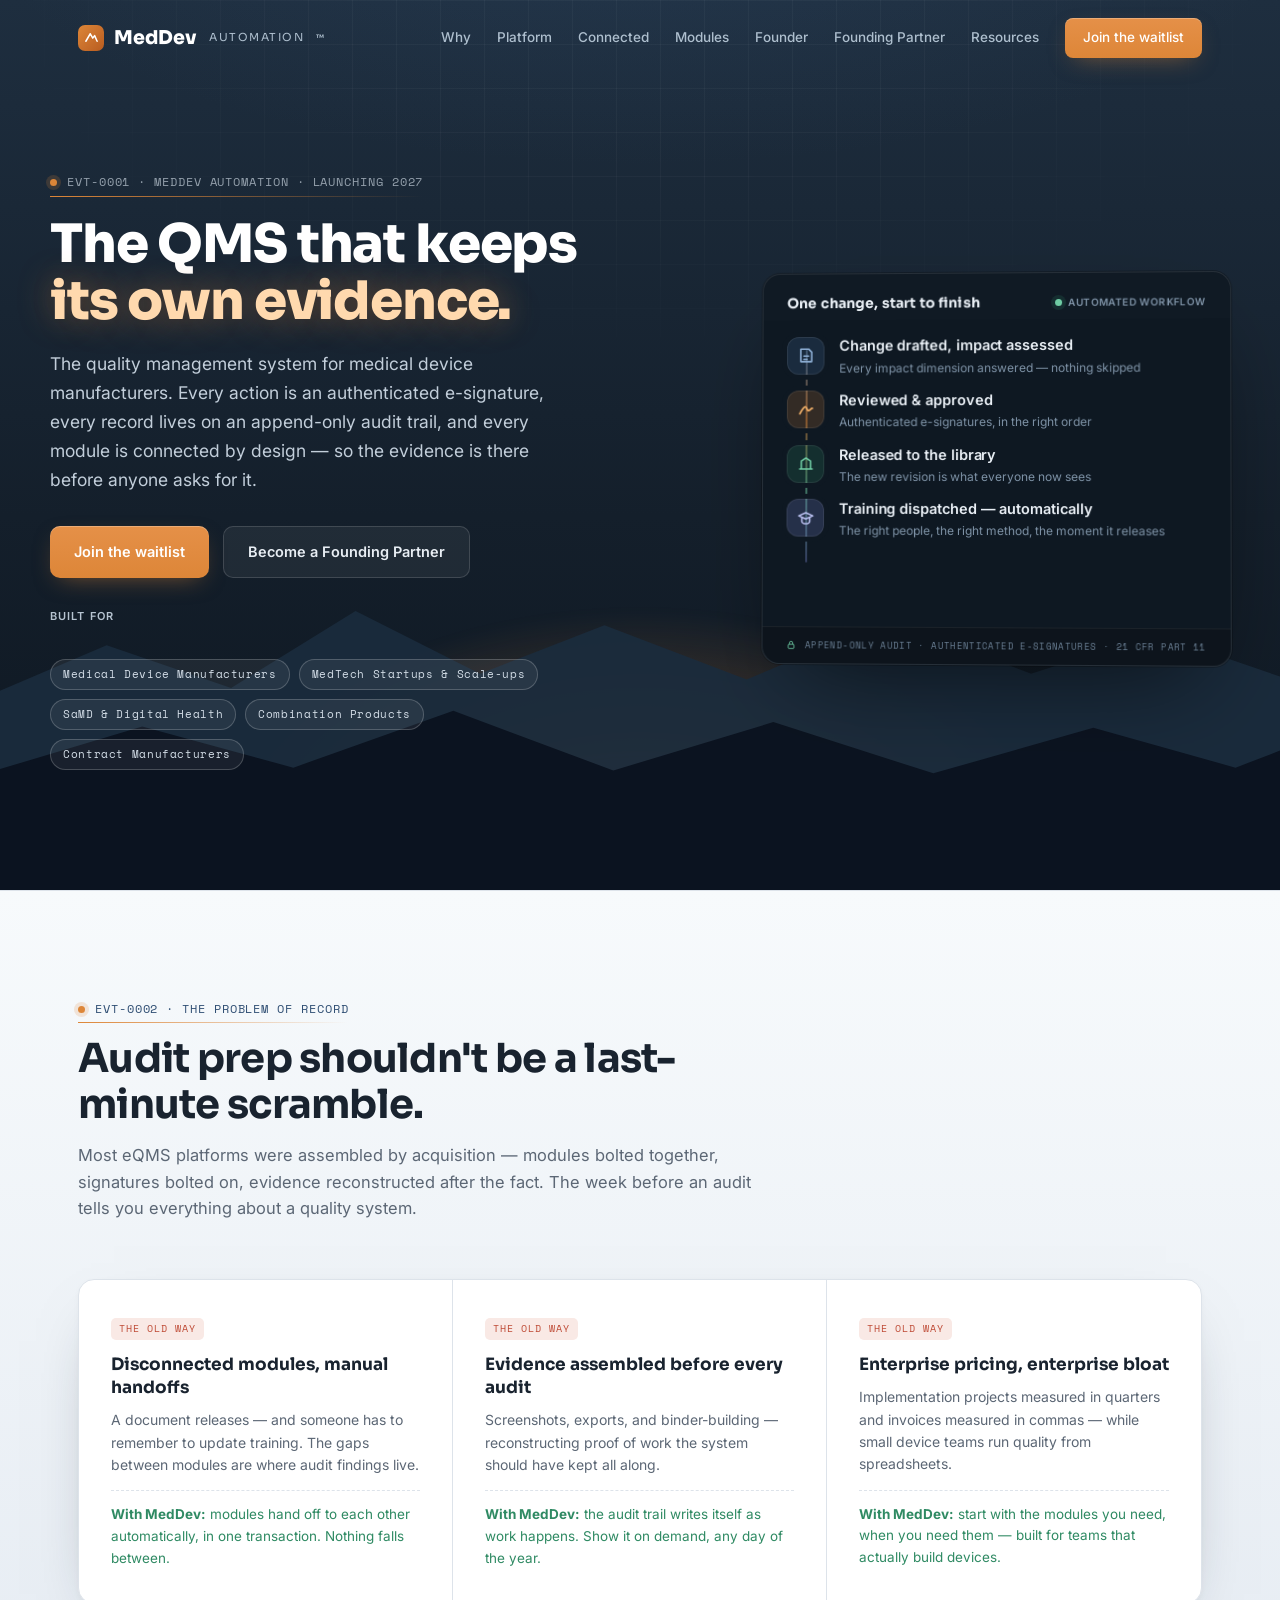
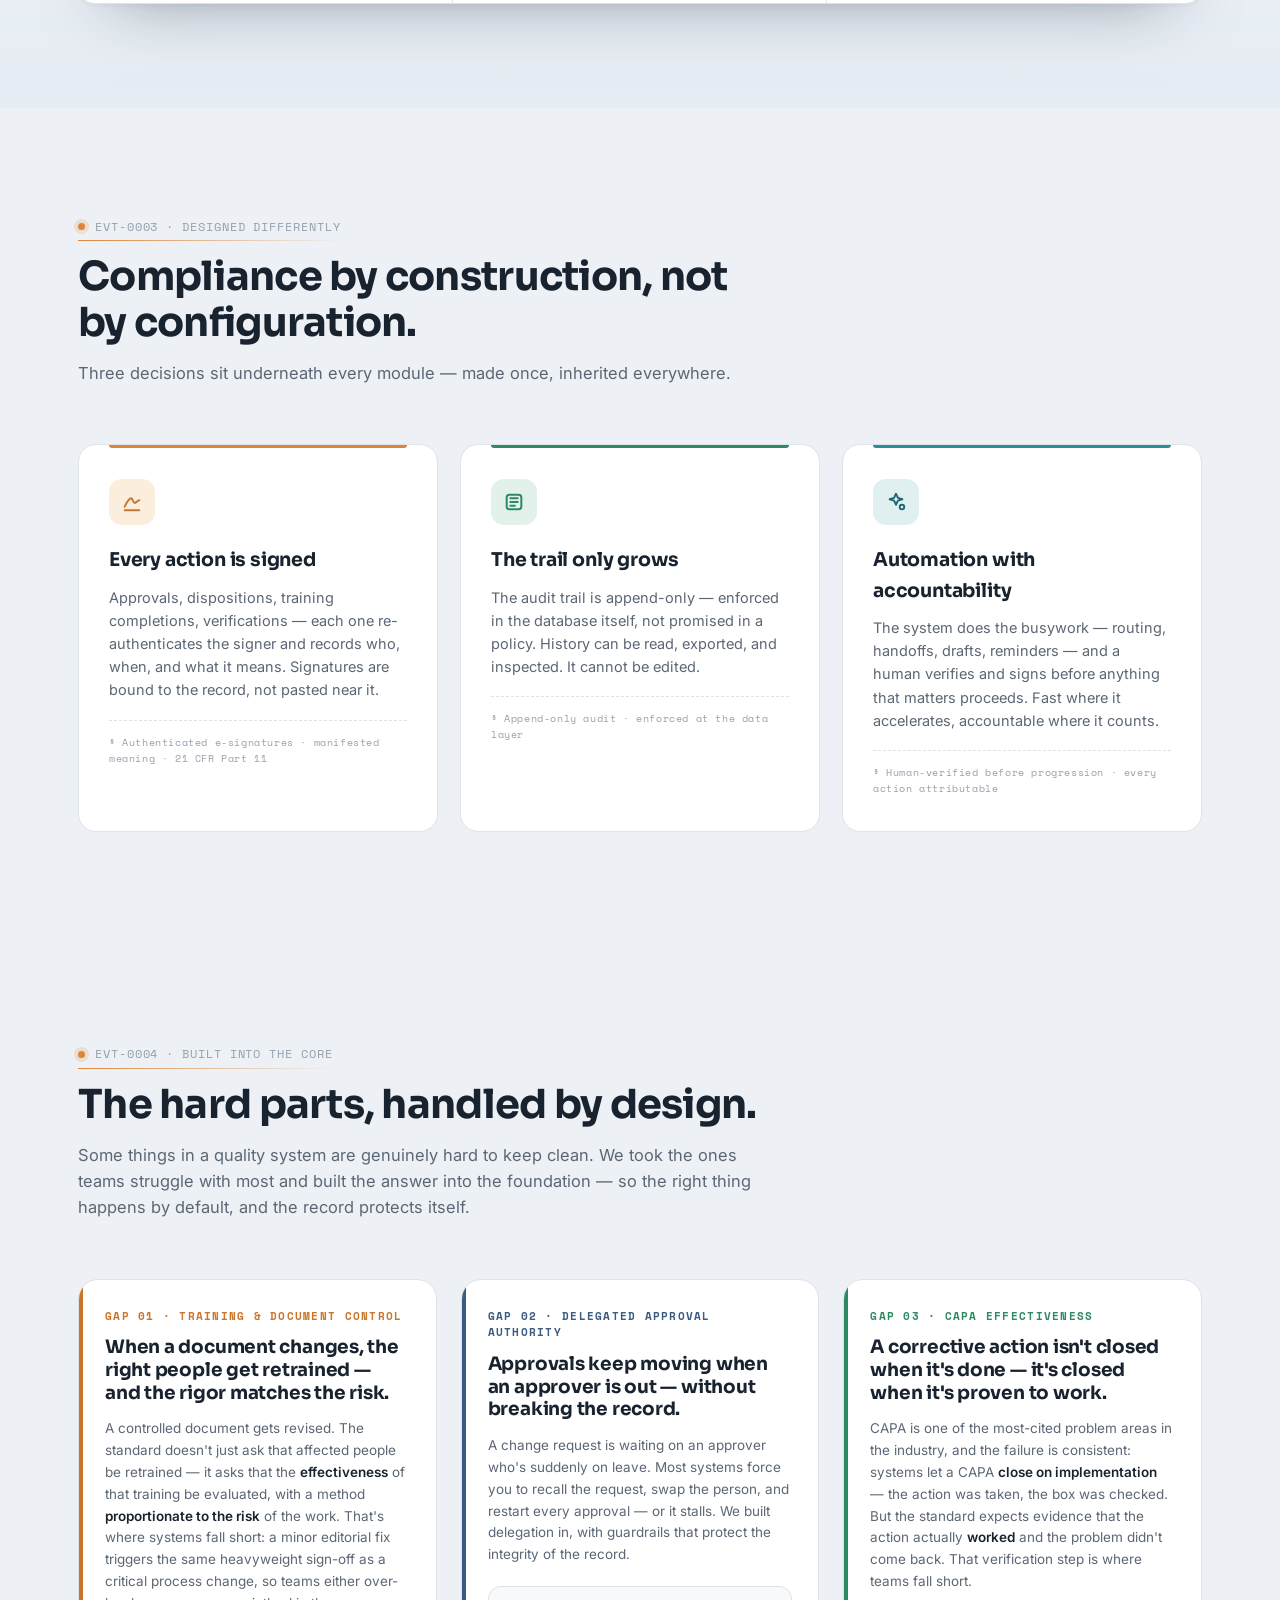
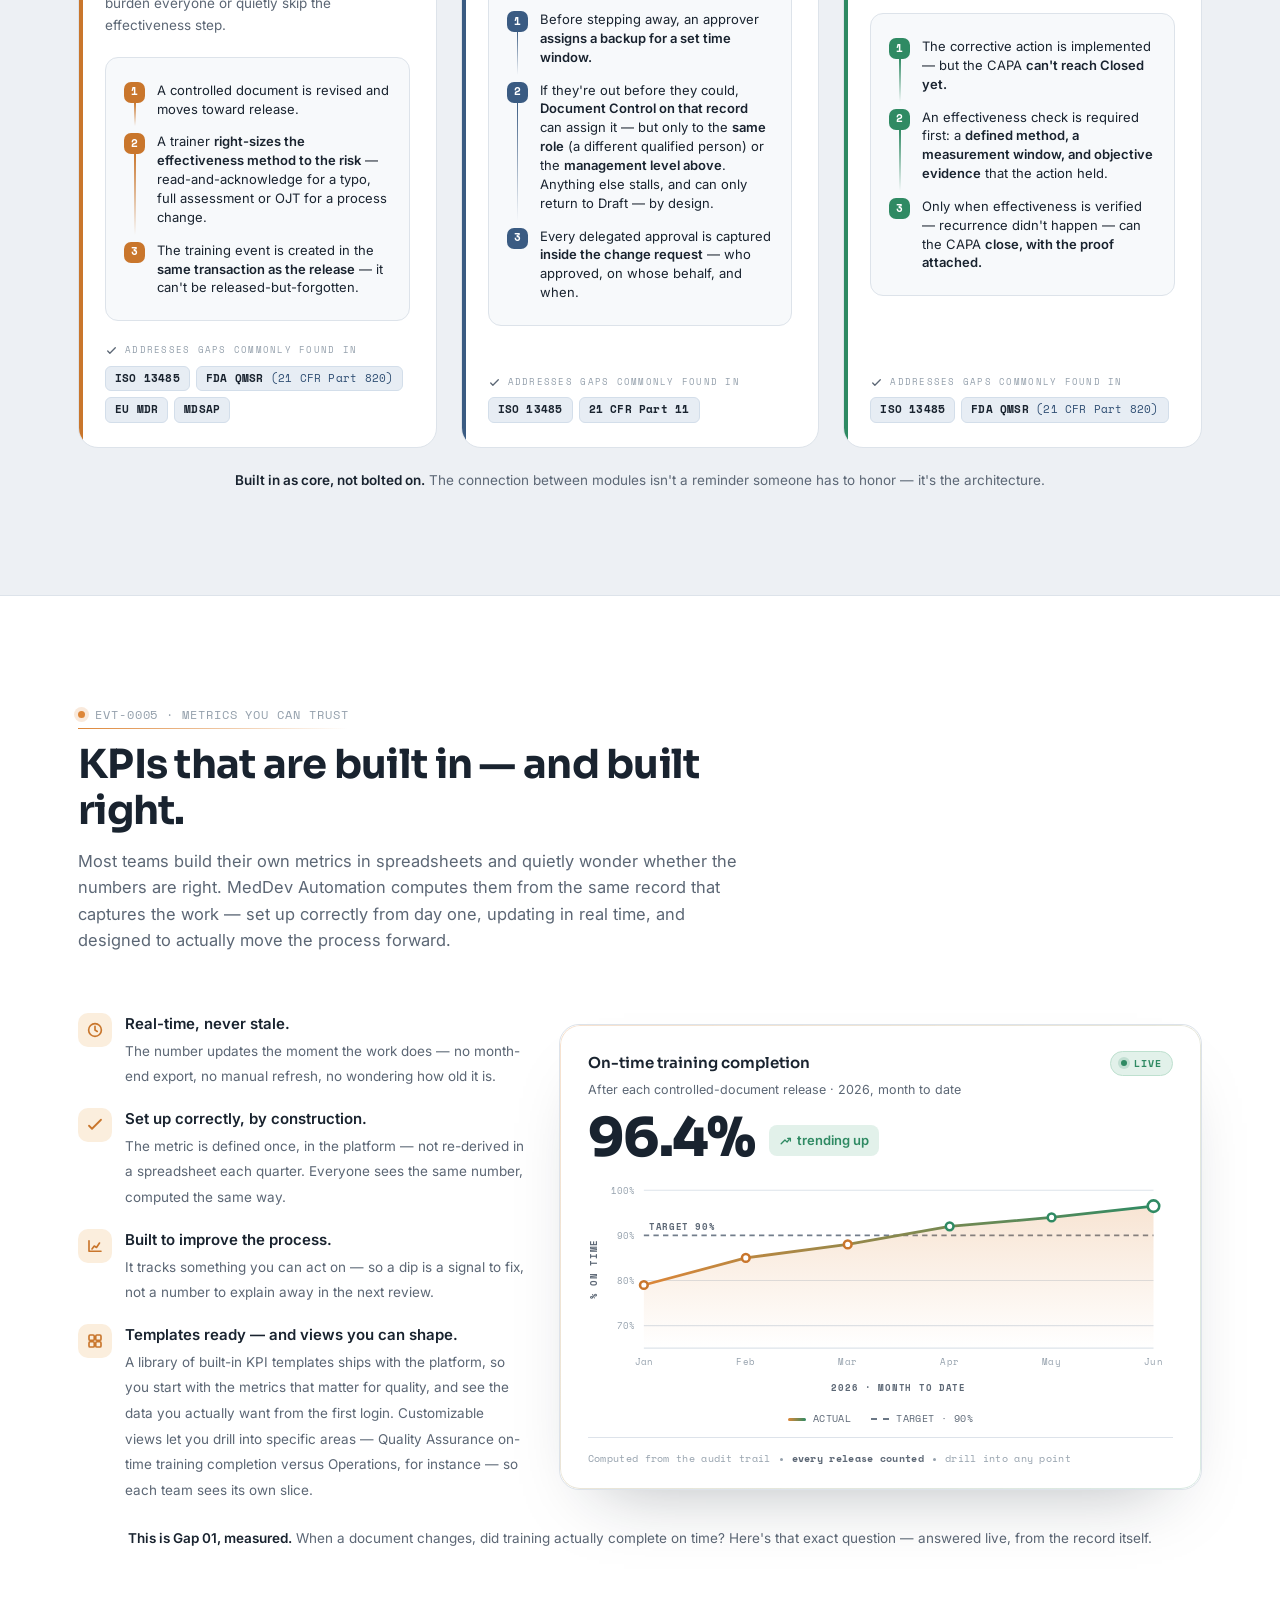
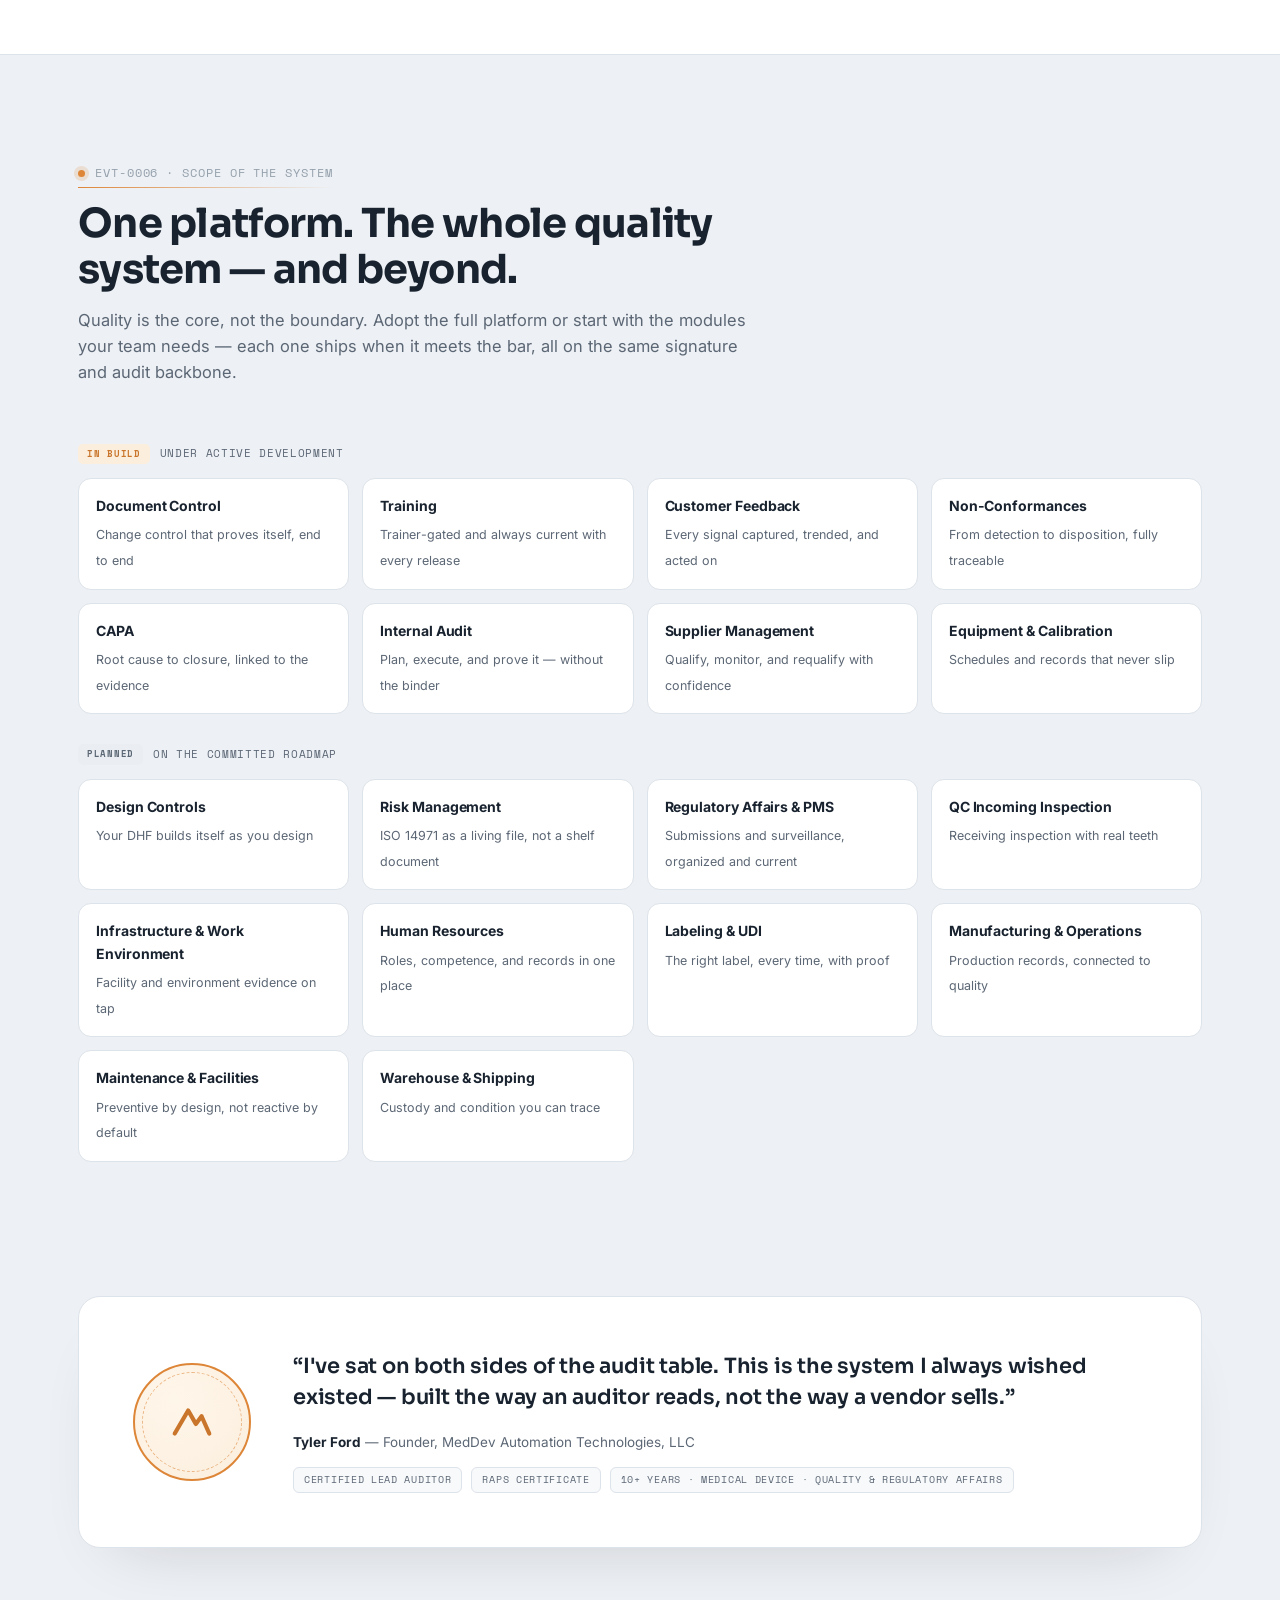
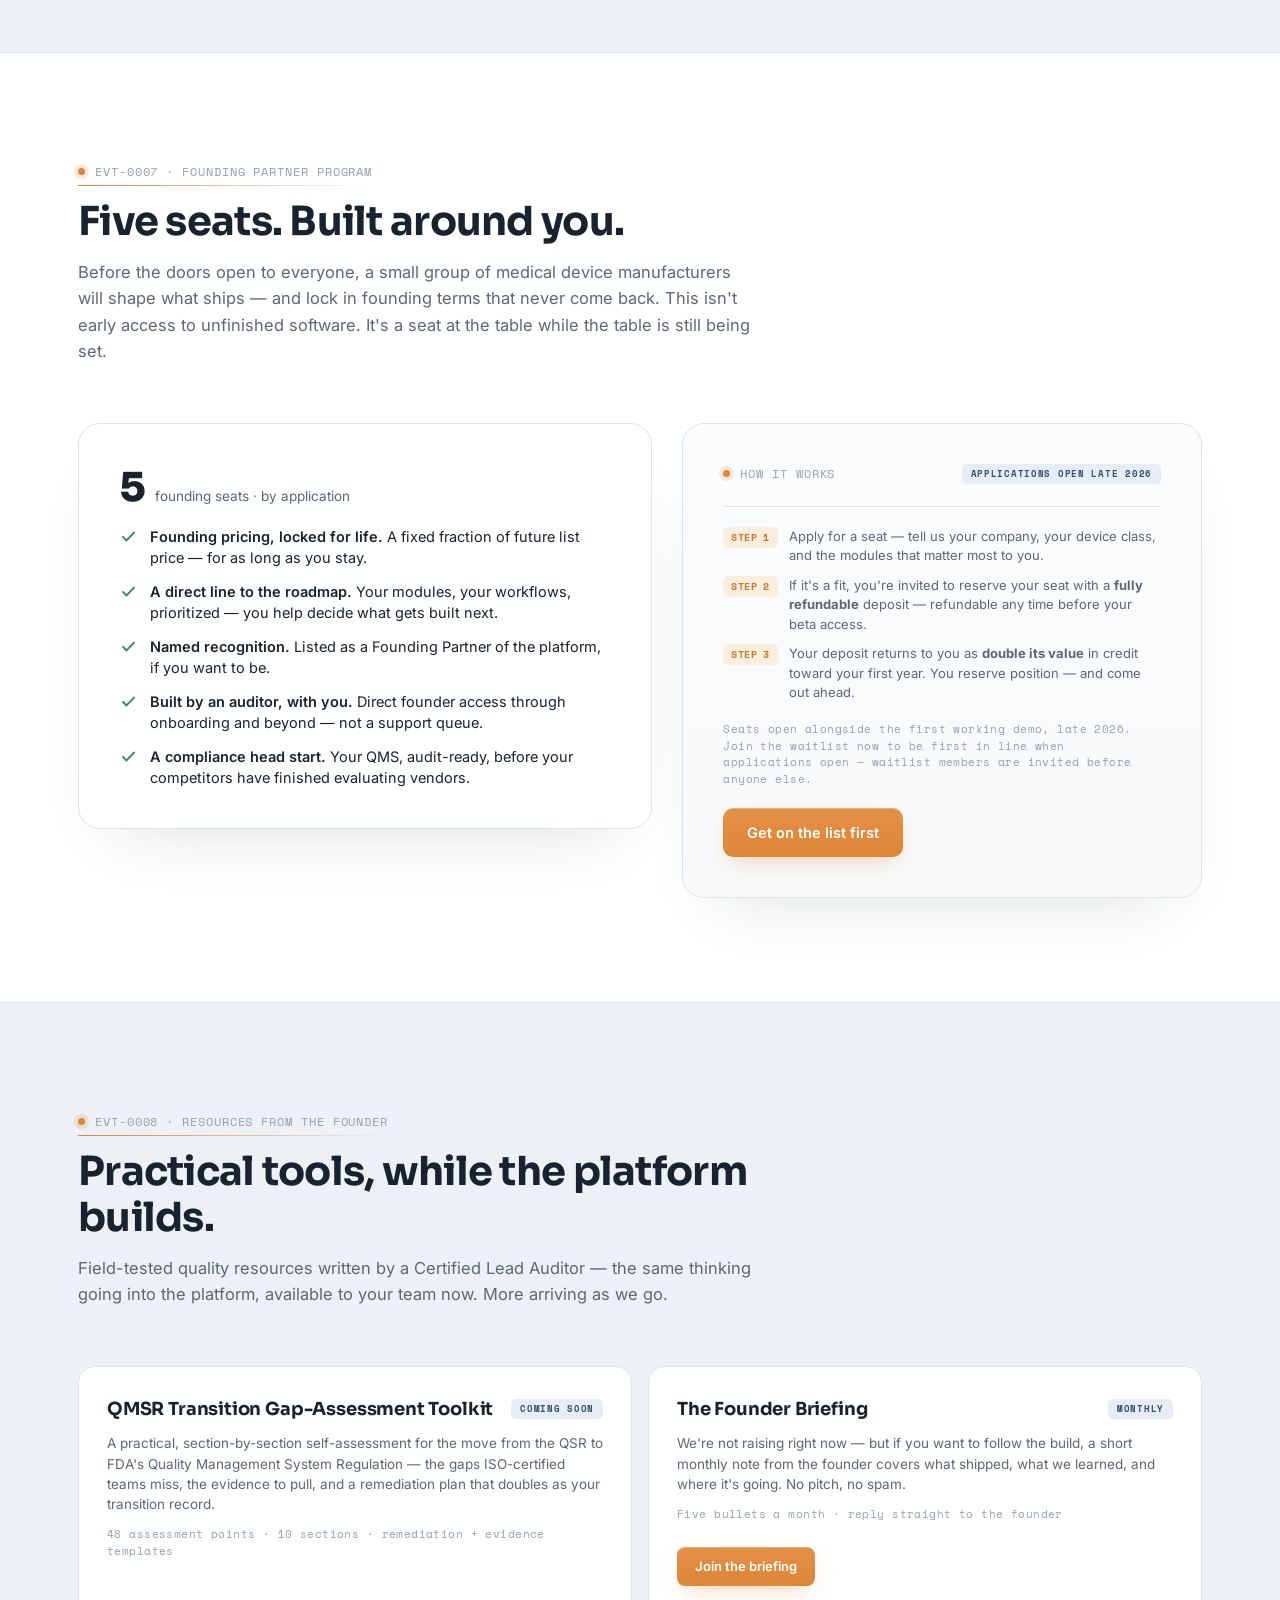
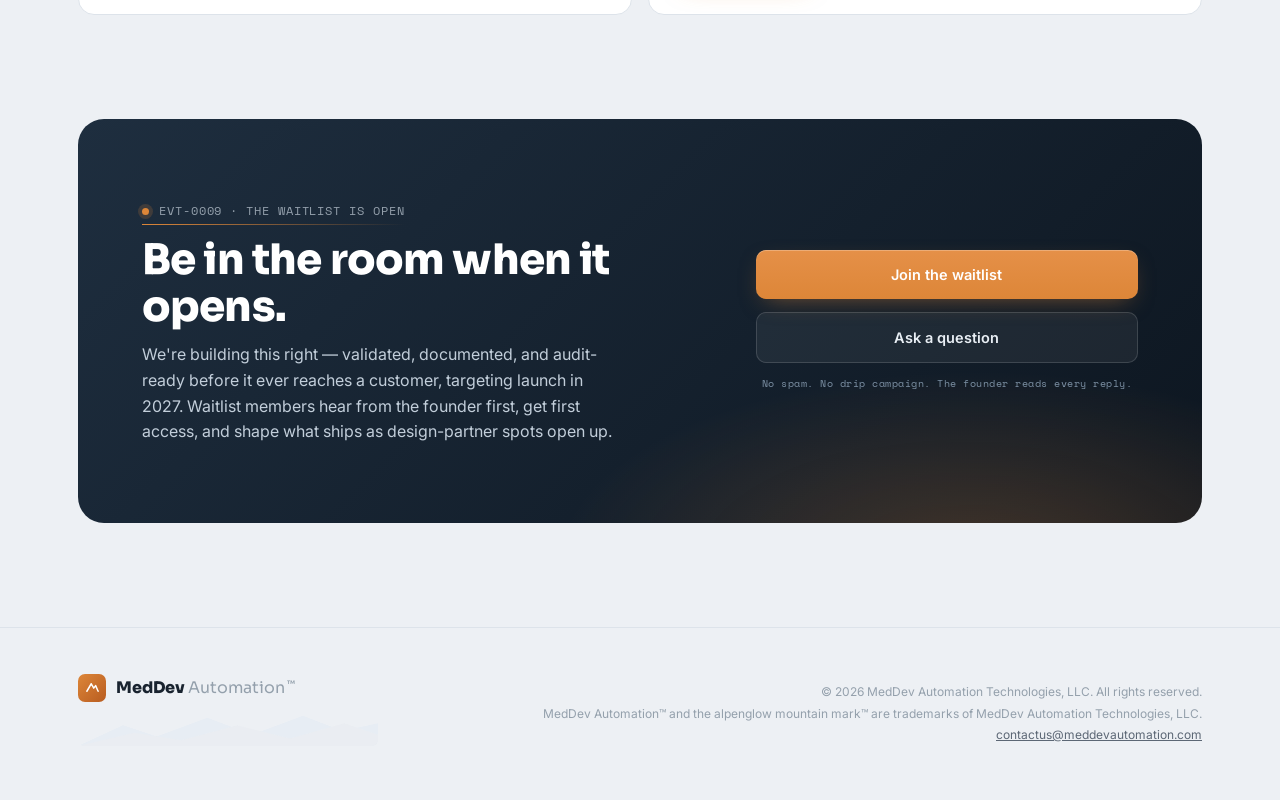
==== commit 9f9678b0: "Hero: glowing alpenglow mountains (dark ridge + orange glow) replacing cursor/side glows + white sno" ====
--- a/index.html
+++ b/index.html
@@ -55,7 +55,7 @@
 .nav-links a:hover{color:#fff}
 .btn{display:inline-flex;align-items:center;justify-content:center;gap:9px;white-space:nowrap;font-family:var(--body);font-weight:600;font-size:14.5px;border-radius:10px;padding:13px 24px;cursor:pointer;border:0;transition:transform .15s ease, box-shadow .2s ease, background .2s ease}
 .btn:active{transform:translateY(1px)}
-.btn-glow{background:linear-gradient(180deg,#E59048,var(--glow));color:#fff;box-shadow:0 8px 24px -10px rgba(221,134,56,.55), inset 0 1px 0 rgba(255,255,255,.25)}
+.btn-glow{background:linear-gradient(180deg,#E59048,var(--glow));color:#fff!important;box-shadow:0 8px 24px -10px rgba(221,134,56,.55), inset 0 1px 0 rgba(255,255,255,.25)}
 .btn-glow:hover{box-shadow:0 12px 30px -10px rgba(221,134,56,.7)}
 .btn-ghost-d{background:rgba(255,255,255,.06);color:#E8EEF4;border:1px solid rgba(255,255,255,.14)}
 .btn-ghost-d:hover{background:rgba(255,255,255,.11)}
@@ -63,8 +63,7 @@
 
 /* ============ hero ============ */
 .hero{position:relative;background:
-  radial-gradient(1200px 520px at 78% -8%, rgba(221,134,56,.16), transparent 60%),
-  radial-gradient(900px 480px at 12% 8%, rgba(58,91,130,.32), transparent 60%),
+  radial-gradient(1100px 440px at 50% -12%, rgba(58,91,130,.20), transparent 62%),
   linear-gradient(180deg,var(--side1) 0%,var(--side2) 58%,var(--side3) 100%);
   color:#fff;overflow:hidden}
 .ridge{position:absolute;left:0;right:0;bottom:-2px;pointer-events:none}
@@ -79,7 +78,7 @@
 .chips-label{font-size:11px;color:#B7C4D1;margin-top:30px;letter-spacing:.1em;text-transform:uppercase;font-weight:600}
 
 /* ============ faux app (signature element) ============ */
-.app{border-radius:18px;background:#101A24;border:1px solid rgba(255,255,255,.09);box-shadow:0 40px 90px -30px rgba(0,0,0,.65), 0 0 0 1px rgba(0,0,0,.3), 0 0 80px -20px rgba(221,134,56,.12);overflow:hidden;font-size:13px;transform:perspective(1600px) rotateY(-3deg) rotateX(1deg);transition:transform .6s ease;max-width:560px;justify-self:end}
+.app{border-radius:18px;background:#101A24;border:1px solid rgba(255,255,255,.09);box-shadow:0 40px 90px -34px rgba(0,0,0,.6), 0 0 0 1px rgba(0,0,0,.25);overflow:hidden;font-size:13px;transform:perspective(1600px) rotateY(-3deg) rotateX(1deg);transition:transform .6s ease;max-width:560px;justify-self:end}
 .app:hover{transform:perspective(1600px) rotateY(-1.5deg) rotateX(.5deg)}
 
 .app-side{background:linear-gradient(180deg,#1E2E3F,#141F2B);padding:13px 9px;border-right:1px solid rgba(255,255,255,.05)}
@@ -120,6 +119,9 @@
 
 /* problem strip */
 .problem{background:var(--surface);border-top:1px solid var(--hair);border-bottom:1px solid var(--hair)}
+#why{background:linear-gradient(180deg,#F7FAFC 0%, #E6ECF3 100%);border-bottom:0}
+#why .sec-head .evt{color:var(--dusk-ink)}
+#why .prob-grid{box-shadow:0 26px 64px -36px rgba(25,35,47,.5), 0 2px 8px -4px rgba(25,35,47,.1)}
 .prob-grid{display:grid;grid-template-columns:repeat(3,1fr);gap:0;border:1px solid var(--hair);border-radius:16px;overflow:hidden;background:var(--surface)}
 .prob{padding:34px 32px;border-right:1px solid var(--hair)}
 .prob:last-child{border-right:0}
@@ -273,9 +275,161 @@
   .logo small{display:none}
   .founder blockquote{font-size:17.5px}
 }
+
+/* ============================================================
+   v2 — 2026 motion & depth layer (additive, on-brand)
+   ============================================================ */
+/* cursor-reactive aurora removed — faint mountain ranges instead */
+/* glowing alpenglow mountains at the hero bottom */
+.hero-mtns{position:absolute;left:0;right:0;bottom:0;height:52%;z-index:1;pointer-events:none;overflow:hidden}
+.alpen-sun{position:absolute;left:50%;bottom:2%;width:1300px;height:440px;transform:translateX(-50%);background:radial-gradient(ellipse 48% 88% at 50% 100%, rgba(236,150,70,.72), rgba(226,138,58,.24) 40%, transparent 70%);filter:blur(5px)}
+.hero-mtns svg{position:absolute;bottom:0;left:0;width:100%;height:80%;display:block}
+.ar-back{fill:#1B2C3D;opacity:.92}
+.ar-front{fill:#0B1320}
+.hero-in,.hero .ridge{position:relative;z-index:2}
+.hero-grid{z-index:1}
+
+/* springy, staggered reveals (upgrades .rv) */
+.rv{opacity:0;transform:translateY(26px);transition:opacity .7s ease, transform .7s cubic-bezier(.16,1,.3,1)}
+.rv.in{opacity:1;transform:none}
+.stagger > *{opacity:0;transform:translateY(20px);transition:opacity .6s ease, transform .6s cubic-bezier(.16,1,.3,1)}
+.stagger.in > *{opacity:1;transform:none}
+.stagger.in > *:nth-child(1){transition-delay:.02s}
+.stagger.in > *:nth-child(2){transition-delay:.09s}
+.stagger.in > *:nth-child(3){transition-delay:.16s}
+.stagger.in > *:nth-child(4){transition-delay:.23s}
+.stagger.in > *:nth-child(5){transition-delay:.30s}
+.stagger.in > *:nth-child(6){transition-delay:.37s}
+
+/* EVT chips read like a live log — subtle type-in underline */
+.evt{position:relative}
+.evt.tick::after{content:"";position:absolute;left:0;bottom:-5px;height:1px;width:0;background:linear-gradient(90deg,var(--glow),transparent);transition:width .9s ease .2s}
+.evt.tick.in::after{width:100%}
+
+/* magnetic / shimmer primary button */
+.btn-glow{position:relative;overflow:hidden}
+.btn-glow::after{content:"";position:absolute;top:0;left:-130%;width:60%;height:100%;background:linear-gradient(100deg,transparent,rgba(255,255,255,.45),transparent);transform:skewX(-18deg);transition:left .7s ease}
+.btn-glow:hover::after{left:140%}
+
+/* signature stamp on the hero audit card */
+.j-seal{position:relative}
+.j-seal svg circle, .j-seal svg path{stroke-dasharray:64;stroke-dashoffset:64;transition:stroke-dashoffset .8s ease}
+.j-seal.sealed svg circle{stroke-dashoffset:0}
+.j-seal.sealed svg path{stroke-dashoffset:0;transition-delay:.5s}
+.j-seal.sealed{animation:sealpop .6s cubic-bezier(.2,1.3,.4,1) .3s both}
+@keyframes sealpop{0%{transform:scale(.98)}40%{transform:scale(1.02)}100%{transform:scale(1)}}
+
+/* module cards: depth, gradient hairline on hover, status reveal */
+.mod-card{position:relative;transition:transform .3s cubic-bezier(.16,1,.3,1), box-shadow .3s ease, border-color .3s ease}
+.mod-card::before{content:"";position:absolute;inset:0;border-radius:inherit;padding:1px;background:linear-gradient(135deg,rgba(221,134,56,.5),rgba(58,91,130,.4));-webkit-mask:linear-gradient(#000 0 0) content-box,linear-gradient(#000 0 0);-webkit-mask-composite:xor;mask-composite:exclude;opacity:0;transition:opacity .3s ease;pointer-events:none}
+.mod-card:hover{transform:translateY(-4px);box-shadow:0 24px 44px -28px rgba(20,30,42,.34)}
+.mod-card:hover::before{opacity:1}
+
+/* faux-app: subtle float + glow breathing */
+.app{animation:floaty 7s ease-in-out infinite}
+@keyframes floaty{50%{transform:perspective(1600px) rotateY(-2.4deg) rotateX(.6deg) translateY(-8px)}}
+
+/* count-up numerals use tabular figures */
+.statnum{font-variant-numeric:tabular-nums}
+
+/* scroll progress + section cue rail */
+.scrollbar{position:fixed;top:0;left:0;height:3px;width:0;z-index:70;background:linear-gradient(90deg,#E59048,var(--glow),#3A5B82);box-shadow:0 0 12px rgba(221,134,56,.5);transition:width .1s linear}
+
+@media (prefers-reduced-motion: reduce){
+  .aurora b,.app{animation:none!important}
+  .rv,.stagger > *{transition:none}
+}
+
+/* ============ gaps section (compliance-cited) ============ */
+.gaps{display:grid;grid-template-columns:1fr 1fr;gap:24px}
+.gap{position:relative;background:var(--surface);border:1px solid var(--hair);border-radius:20px;padding:32px 32px 26px;display:flex;flex-direction:column;overflow:hidden;transition:transform .3s cubic-bezier(.16,1,.3,1),box-shadow .3s ease}
+.gap:hover{transform:translateY(-4px);box-shadow:0 30px 60px -38px rgba(20,30,42,.34)}
+.gap::before{content:"";position:absolute;left:0;top:0;bottom:0;width:4px;background:var(--ga,var(--glow))}
+.gap .g-k{font-family:var(--mono);font-size:10.5px;letter-spacing:.12em;text-transform:uppercase;color:var(--ga,var(--glow-hi));font-weight:700;margin-bottom:12px}
+.gap h3{font-family:var(--display);font-weight:700;font-size:21px;line-height:1.22;letter-spacing:-.012em;margin-bottom:14px}
+.gap .g-body{font-size:14.5px;color:var(--granite);line-height:1.62}
+.gap .g-body b{color:var(--ink);font-weight:600}
+/* mechanic step strip */
+.g-steps{display:flex;flex-direction:column;gap:0;margin:20px 0 4px;padding:16px 18px;background:var(--surface-2);border:1px solid var(--hair);border-radius:13px}
+.g-step{display:flex;gap:12px;align-items:flex-start;padding:7px 0;position:relative}
+.g-step .gs-n{flex:none;width:21px;height:21px;border-radius:7px;background:var(--ga,var(--glow));color:#fff;font-family:var(--mono);font-size:11px;font-weight:700;display:grid;place-items:center;margin-top:1px}
+.g-step .gs-t{font-size:13px;color:var(--ink);line-height:1.45}
+.g-step .gs-t b{font-weight:600}
+.g-step:not(:last-child)::after{content:"";position:absolute;left:10px;top:28px;bottom:-1px;width:1.5px;background:linear-gradient(180deg,var(--ga,var(--glow)),transparent)}
+/* compliance linkage tag (auditor traceability look) */
+.g-clause{margin-top:auto;padding-top:18px}
+.g-clause .gc-label{font-family:var(--mono);font-size:9px;letter-spacing:.14em;text-transform:uppercase;color:var(--mist);display:flex;align-items:center;gap:7px;margin-bottom:8px}
+.g-clause .gc-label::before{content:"";width:13px;height:13px;background:no-repeat center/contain url('data:image/svg+xml;utf8,<svg xmlns="http://www.w3.org/2000/svg" viewBox="0 0 24 24" fill="none"><path d="M5 13l4 4L19 7" stroke="%235C6775" stroke-width="2.4" stroke-linecap="round" stroke-linejoin="round"/></svg>')}
+.g-clause .gc-tags{display:flex;flex-wrap:wrap;gap:6px}
+.g-clause .gc{font-family:var(--mono);font-size:10.5px;letter-spacing:.02em;color:var(--dusk-ink);background:var(--dusk-soft);border:1px solid #D3DEEA;border-radius:6px;padding:5px 9px;line-height:1.3}
+.g-clause .gc b{font-weight:700;color:var(--ink)}
+.gap-note{margin-top:22px;font-size:13.5px;color:var(--granite);text-align:center}
+.gap-note b{color:var(--ink);font-weight:600}
+@media (max-width:820px){.gaps{grid-template-columns:1fr}}
+/* three gaps across */
+.gaps.three{grid-template-columns:repeat(3,1fr)}
+.gaps.three .gap{padding:28px 26px 24px}
+.gaps.three .gap h3{font-size:18.5px}
+.gaps.three .gap .g-body{font-size:13.5px}
+@media (max-width:1000px){.gaps.three{grid-template-columns:1fr}}
+
+/* ============ KPI section ============ */
+.kpi-grid{display:grid;grid-template-columns:.82fr 1.18fr;gap:34px;align-items:center}
+.kpi-points{display:flex;flex-direction:column;gap:18px}
+.kpi-pt{display:flex;gap:13px;align-items:flex-start}
+.kpi-pt .kp-ic{flex:none;width:34px;height:34px;border-radius:10px;background:var(--glow-soft);display:grid;place-items:center;margin-top:1px}
+.kpi-pt .kp-ic svg{width:18px;height:18px}
+.kpi-pt b{font-size:15px;font-weight:600;display:block;margin-bottom:2px}
+.kpi-pt span{font-size:13.5px;color:var(--granite);line-height:1.5}
+/* the card */
+.kpi-card{background:var(--surface);border:1px solid var(--hair);border-radius:20px;padding:26px 28px 22px;box-shadow:0 34px 70px -40px rgba(20,30,42,.34);position:relative;overflow:hidden}
+.kpi-card::after{content:"";position:absolute;inset:0;border-radius:inherit;padding:1px;background:linear-gradient(135deg,rgba(221,134,56,.4),rgba(47,138,99,.3));-webkit-mask:linear-gradient(#000 0 0) content-box,linear-gradient(#000 0 0);-webkit-mask-composite:xor;mask-composite:exclude;opacity:.6;pointer-events:none}
+.kpi-top{display:flex;align-items:center;justify-content:space-between;gap:12px;margin-bottom:4px}
+.kpi-ttl{font-family:var(--display);font-weight:600;font-size:15px;color:var(--ink)}
+.kpi-live{display:inline-flex;align-items:center;gap:7px;font-family:var(--mono);font-size:9.5px;letter-spacing:.1em;text-transform:uppercase;font-weight:700;color:var(--pine);background:var(--pine-soft);border:1px solid #BEE0CF;border-radius:999px;padding:4px 10px}
+.kpi-live .lvd{width:6px;height:6px;border-radius:50%;background:var(--pine);box-shadow:0 0 0 3px rgba(47,138,99,.18);animation:pulse 2.2s ease infinite}
+.kpi-sub{font-size:12.5px;color:var(--granite);margin-bottom:14px}
+.kpi-readout{display:flex;align-items:flex-end;gap:14px;margin-bottom:6px}
+.kpi-big{font-family:var(--display);font-weight:800;font-size:54px;letter-spacing:-.03em;line-height:.9;color:var(--ink)}
+.kpi-trend{display:inline-flex;align-items:center;gap:5px;font-size:13px;font-weight:600;color:var(--pine);background:var(--pine-soft);border-radius:8px;padding:5px 10px;margin-bottom:7px}
+.kpi-trend svg{width:13px;height:13px}
+/* chart */
+.kpi-chart{margin:6px -6px -2px}
+.kpi-chart svg{width:100%;height:auto;display:block;overflow:visible}
+.spark-grid line{stroke:var(--hair);stroke-width:1}
+.spark-area{fill:url(#kpiFill);opacity:0;transition:opacity 1.3s ease .5s}
+.spark-line{fill:none;stroke:url(#kpiStroke);stroke-width:2.6;stroke-linecap:round;stroke-linejoin:round;stroke-dasharray:500;stroke-dashoffset:500;transition:stroke-dashoffset 1.9s cubic-bezier(.3,.7,.3,1)}
+.spark-dot{fill:#fff;stroke:var(--glow-hi);stroke-width:2.4;opacity:0;transition:opacity .4s ease}
+.spark-dot.end{stroke:var(--pine)}
+.spark-x{font-family:var(--mono);font-size:8.5px;fill:var(--mist);letter-spacing:.02em}
+.spark-y{font-family:var(--mono);font-size:8.5px;fill:var(--mist)}
+.spark-axt{font-family:var(--mono);font-size:8.5px;fill:var(--granite);letter-spacing:.08em;text-transform:uppercase;font-weight:700}
+.rv.in .spark-area{opacity:1}
+.rv.in .spark-line{stroke-dashoffset:0}
+.rv.in .spark-dot{opacity:1;transition-delay:1.5s}
+.rv.in .spark-dot.end{transition-delay:1.9s}
+/* 90% target line + legend */
+.spark-target{stroke:#6B7785;stroke-width:1.6;stroke-dasharray:5 4;opacity:0;transition:opacity .5s ease .9s}
+.rv.in .spark-target{opacity:.95}
+.spark-target-lbl{font-family:var(--mono);font-size:8px;fill:#5C6775;letter-spacing:.07em;font-weight:700;opacity:0;transition:opacity .5s ease 1s}
+.rv.in .spark-target-lbl{opacity:1}
+.spark-dot.under{stroke:var(--glow-hi)}
+.spark-dot.over{stroke:var(--pine)}
+.kpi-legend{display:flex;gap:20px;justify-content:center;margin:6px 0 2px;font-family:var(--mono);font-size:10px;letter-spacing:.04em;color:var(--granite);text-transform:uppercase}
+.kpi-legend .kl{display:inline-flex;align-items:center;gap:7px}
+.kpi-legend i{width:18px;display:inline-block}
+.kpi-legend .kl-actual{height:3px;background:linear-gradient(90deg,#DD8638,#2F8A63);border-radius:2px}
+.kpi-legend .kl-target{height:0;border-top:2px dashed #6B7785}
+.kpi-foot{display:flex;align-items:center;gap:9px;margin-top:12px;padding-top:13px;border-top:1px solid var(--hair);font-family:var(--mono);font-size:10px;letter-spacing:.03em;color:var(--mist);flex-wrap:wrap}
+.kpi-foot .dot-sep{width:3px;height:3px;border-radius:50%;background:var(--mist)}
+.kpi-foot b{color:var(--granite);font-weight:700}
+.kpi-bridge{margin-top:26px;text-align:center;font-size:13.5px;color:var(--granite)}
+.kpi-bridge b{color:var(--ink);font-weight:600}
+@media (max-width:860px){.kpi-grid{grid-template-columns:1fr;gap:26px}.kpi-big{font-size:46px}}
 </style>
 </head>
 <body>
+<div class="scrollbar" id="scrollbar" aria-hidden="true"></div>
 
 <!-- ================= NAV ================= -->
 <nav class="nav" id="nav" aria-label="Main">
@@ -301,12 +455,19 @@
 
 <!-- ================= HERO ================= -->
 <header class="hero" id="top">
+  <div class="hero-mtns" aria-hidden="true">
+    <div class="alpen-sun"></div>
+    <svg viewBox="0 0 1440 260" preserveAspectRatio="none">
+      <path class="ar-back" d="M0 120 L120 88 L260 118 L400 64 L540 108 L680 74 L840 112 L1000 70 L1160 108 L1300 80 L1440 110 L1440 260 L0 260 Z"/>
+      <path class="ar-front" d="M0 175 L160 145 L330 174 L510 134 L690 176 L870 142 L1050 178 L1230 146 L1390 174 L1440 162 L1440 260 L0 260 Z"/>
+    </svg>
+  </div>
   <div class="hero-grid" aria-hidden="true"></div>
   <div class="wrap hero-in">
     <div>
-      <span class="evt">EVT-0001 · MedDev Automation · Launching 2027</span>
+      <span class="evt tick rv">EVT-0001 · MedDev Automation · Launching 2027</span>
       <h1>The QMS that keeps<br><span class="hl">its own evidence.</span></h1>
-      <p class="lede">The quality management system built for medical device manufacturers — end-to-end automation of the work between the work. Every action is an authenticated electronic signature. Every record lives on an append-only audit trail. Every module is connected by design — so audit-ready isn't a scramble, it's the resting state.</p>
+      <p class="lede">The quality management system for medical device manufacturers. Every action is an authenticated e-signature, every record lives on an append-only audit trail, and every module is connected by design — so the evidence is there before anyone asks for it.</p>
       <div class="hero-ctas">
         <a class="btn btn-glow" href="#access">Join the waitlist</a>
         <a class="btn btn-ghost-d" href="#founding">Become a Founding Partner</a>
@@ -319,14 +480,6 @@
         <span class="chip" role="listitem">Combination Products</span>
         <span class="chip" role="listitem">Contract Manufacturers</span>
       </div>
-      <div class="chips-label" style="margin-top:18px">For every team — the whole platform, or just the modules you need</div>
-      <div class="chips" role="list">
-        <span class="chip" role="listitem">Quality</span>
-        <span class="chip" role="listitem">Regulatory Affairs</span>
-        <span class="chip" role="listitem">Manufacturing &amp; Operations</span>
-        <span class="chip" role="listitem">R&amp;D / Design</span>
-        <span class="chip" role="listitem">Training &amp; HR</span>
-      </div>
     </div>
 
     <!-- signature element: the journey of one change, outcome-first -->
@@ -363,18 +516,17 @@
       </div>
     </div>
   </div>
-  <svg class="ridge" viewBox="0 0 1440 110" preserveAspectRatio="none" aria-hidden="true"><path d="M0 110 L180 52 L320 84 L520 28 L700 74 L900 20 L1080 66 L1260 38 L1440 78 L1440 110 Z" fill="#EDF0F4"/></svg>
 </header>
 
 <!-- ================= PROBLEM ================= -->
 <section id="why" class="problem">
   <div class="wrap">
     <div class="sec-head rv">
-      <span class="evt">EVT-0002 · The problem of record</span>
-      <h2>Audit prep shouldn't be archaeology.</h2>
+      <span class="evt tick rv">EVT-0002 · The problem of record</span>
+      <h2>Audit prep shouldn't be a last-minute scramble.</h2>
       <p>Most eQMS platforms were assembled by acquisition — modules bolted together, signatures bolted on, evidence reconstructed after the fact. The week before an audit tells you everything about a quality system.</p>
     </div>
-    <div class="prob-grid rv">
+    <div class="prob-grid rv stagger">
       <div class="prob">
         <span class="tag">THE OLD WAY</span>
         <div class="q">Disconnected modules, manual handoffs</div>
@@ -401,7 +553,7 @@
 <section id="platform">
   <div class="wrap">
     <div class="sec-head rv">
-      <span class="evt">EVT-0003 · Designed differently</span>
+      <span class="evt tick rv">EVT-0003 · Designed differently</span>
       <h2>Compliance by construction, not by configuration.</h2>
       <p>Three decisions sit underneath every module — made once, inherited everywhere.</p>
     </div>
@@ -428,39 +580,178 @@
   </div>
 </section>
 
-<!-- ================= FLOW / HANDOFF ================= -->
-<section id="flow" class="dark">
+<!-- ================= GAPS (compliance-cited) ================= -->
+<section id="flow">
   <div class="wrap">
     <div class="sec-head rv">
-      <span class="evt">EVT-0004 · One connected system</span>
-      <h2>When a document is released, training is created in the same step.</h2>
-      <p>Modules hand off to each other through transactional contracts — one event either completes everywhere or nowhere. No silos, no swivel-chair, no “someone should update the matrix.”</p>
-    </div>
-    <div class="flow-board rv">
-      <div class="fnode">
-        <span class="f-ico" style="--c:#F4B26A;--cbg:rgba(221,134,56,.16)"><svg viewBox="0 0 24 24" fill="none"><path d="M4 17c3-6 5-9 7-9s2 5 4 5 3-3 5-3" stroke="currentColor" stroke-width="2.2" stroke-linecap="round"/></svg></span>
-        <div class="f-ttl">Document approved</div>
-        <p>The final signature lands on SOP-027 — revision 6 becomes effective.</p>
-      </div>
-      <div class="flow-arrow" aria-hidden="true">
-        <span class="pipe">SAME TRANSACTION</span>
-        <svg viewBox="0 0 42 16" fill="none"><path d="M0 8h36m0 0l-6-6m6 6l-6 6" stroke="#6FCDA4" stroke-width="2"/></svg>
-      </div>
-      <div class="fnode">
-        <span class="f-ico" style="--c:#6FCDA4;--cbg:rgba(47,138,99,.18)"><svg viewBox="0 0 24 24" fill="none"><path d="M12 4v9m0 0l-3.5-3.5M12 13l3.5-3.5" stroke="currentColor" stroke-width="2.2" stroke-linecap="round" stroke-linejoin="round"/><path d="M5 16v3h14v-3" stroke="currentColor" stroke-width="2.2" stroke-linecap="round" stroke-linejoin="round"/></svg></span>
-        <div class="f-ttl">Training event created</div>
-        <p>The instant the release commits, training exists — it cannot be forgotten.</p>
-      </div>
-      <div class="flow-arrow" aria-hidden="true">
-        <svg viewBox="0 0 42 16" fill="none"><path d="M0 8h36m0 0l-6-6m6 6l-6 6" stroke="#6FCDA4" stroke-width="2"/></svg>
-      </div>
-      <div class="fnode">
-        <span class="f-ico" style="--c:#B9C0F0;--cbg:rgba(110,120,192,.22)"><svg viewBox="0 0 24 24" fill="none"><path d="M3 9l9-4 9 4-9 4-9-4z" stroke="currentColor" stroke-width="2" stroke-linejoin="round"/><path d="M7 11v5c0 1.5 2.2 3 5 3s5-1.5 5-3v-5" stroke="currentColor" stroke-width="2"/></svg></span>
-        <div class="f-ttl">Right people, right method</div>
-        <p>A trainer reviews the change, right-sizes the training, and dispatches it.</p>
-      </div>
-    </div>
-    <p class="flow-note rv"><b>Integrated, not interfaced.</b> If the training event can’t be created, the release doesn’t happen — the system can’t drift into the gap an auditor would find.</p>
+      <span class="evt tick rv">EVT-0004 · Built into the core</span>
+      <h2>The hard parts, handled by design.</h2>
+      <p>Some things in a quality system are genuinely hard to keep clean. We took the ones teams struggle with most and built the answer into the foundation — so the right thing happens by default, and the record protects itself.</p>
+    </div>
+    <div class="gaps three rv stagger">
+
+      <!-- GAP 1 -->
+      <div class="gap" style="--ga:var(--glow-hi)">
+        <div class="g-k">Gap 01 · Training &amp; document control</div>
+        <h3>When a document changes, the right people get retrained — and the rigor matches the risk.</h3>
+        <p class="g-body">A controlled document gets revised. The standard doesn't just ask that affected people be retrained — it asks that the <b>effectiveness</b> of that training be evaluated, with a method <b>proportionate to the risk</b> of the work. That's where systems fall short: a minor editorial fix triggers the same heavyweight sign-off as a critical process change, so teams either over-burden everyone or quietly skip the effectiveness step.</p>
+        <div class="g-steps">
+          <div class="g-step"><span class="gs-n">1</span><span class="gs-t">A controlled document is revised and moves toward release.</span></div>
+          <div class="g-step"><span class="gs-n">2</span><span class="gs-t">A trainer <b>right-sizes the effectiveness method to the risk</b> — read-and-acknowledge for a typo, full assessment or OJT for a process change.</span></div>
+          <div class="g-step"><span class="gs-n">3</span><span class="gs-t">The training event is created in the <b>same transaction as the release</b> — it can't be released-but-forgotten.</span></div>
+        </div>
+        <div class="g-clause">
+          <div class="gc-label">Addresses gaps commonly found in</div>
+          <div class="gc-tags">
+            <span class="gc"><b>ISO 13485</b></span>
+            <span class="gc"><b>FDA QMSR</b> (21 CFR Part 820)</span>
+            <span class="gc"><b>EU MDR</b></span>
+            <span class="gc"><b>MDSAP</b></span>
+          </div>
+        </div>
+      </div>
+
+      <!-- GAP 2 -->
+      <div class="gap" style="--ga:var(--dusk)">
+        <div class="g-k">Gap 02 · Delegated approval authority</div>
+        <h3>Approvals keep moving when an approver is out — without breaking the record.</h3>
+        <p class="g-body">A change request is waiting on an approver who's suddenly on leave. Most systems force you to recall the request, swap the person, and restart every approval — or it stalls. We built delegation in, with guardrails that protect the integrity of the record.</p>
+        <div class="g-steps">
+          <div class="g-step"><span class="gs-n">1</span><span class="gs-t">Before stepping away, an approver <b>assigns a backup for a set time window.</b></span></div>
+          <div class="g-step"><span class="gs-n">2</span><span class="gs-t">If they're out before they could, <b>Document Control on that record</b> can assign it — but only to the <b>same role</b> (a different qualified person) or the <b>management level above</b>. Anything else stalls, and can only return to Draft — by design.</span></div>
+          <div class="g-step"><span class="gs-n">3</span><span class="gs-t">Every delegated approval is captured <b>inside the change request</b> — who approved, on whose behalf, and when.</span></div>
+        </div>
+        <div class="g-clause">
+          <div class="gc-label">Addresses gaps commonly found in</div>
+          <div class="gc-tags">
+            <span class="gc"><b>ISO 13485</b></span>
+            <span class="gc"><b>21 CFR Part 11</b></span>
+          </div>
+        </div>
+      </div>
+
+      <!-- GAP 3 -->
+      <div class="gap" style="--ga:var(--pine)">
+        <div class="g-k">Gap 03 · CAPA effectiveness</div>
+        <h3>A corrective action isn't closed when it's done — it's closed when it's proven to work.</h3>
+        <p class="g-body">CAPA is one of the most-cited problem areas in the industry, and the failure is consistent: systems let a CAPA <b>close on implementation</b> — the action was taken, the box was checked. But the standard expects evidence that the action actually <b>worked</b> and the problem didn't come back. That verification step is where teams fall short.</p>
+        <div class="g-steps">
+          <div class="g-step"><span class="gs-n">1</span><span class="gs-t">The corrective action is implemented — but the CAPA <b>can't reach Closed yet.</b></span></div>
+          <div class="g-step"><span class="gs-n">2</span><span class="gs-t">An effectiveness check is required first: a <b>defined method, a measurement window, and objective evidence</b> that the action held.</span></div>
+          <div class="g-step"><span class="gs-n">3</span><span class="gs-t">Only when effectiveness is verified — recurrence didn't happen — can the CAPA <b>close, with the proof attached.</b></span></div>
+        </div>
+        <div class="g-clause">
+          <div class="gc-label">Addresses gaps commonly found in</div>
+          <div class="gc-tags">
+            <span class="gc"><b>ISO 13485</b></span>
+            <span class="gc"><b>FDA QMSR</b> (21 CFR Part 820)</span>
+          </div>
+        </div>
+      </div>
+
+    </div>
+    <p class="gap-note rv"><b>Built in as core, not bolted on.</b> The connection between modules isn't a reminder someone has to honor — it's the architecture.</p>
+  </div>
+</section>
+
+<!-- ================= KPI ================= -->
+<section id="kpi" class="problem">
+  <div class="wrap">
+    <div class="sec-head rv">
+      <span class="evt tick rv">EVT-0005 · Metrics you can trust</span>
+      <h2>KPIs that are built in — and built right.</h2>
+      <p>Most teams build their own metrics in spreadsheets and quietly wonder whether the numbers are right. MedDev Automation computes them from the same record that captures the work — set up correctly from day one, updating in real time, and designed to actually move the process forward.</p>
+    </div>
+    <div class="kpi-grid">
+      <div class="kpi-points rv stagger">
+        <div class="kpi-pt">
+          <span class="kp-ic"><svg viewBox="0 0 24 24" fill="none"><path d="M12 7v5l3 2" stroke="#C9762C" stroke-width="2.2" stroke-linecap="round" stroke-linejoin="round"/><circle cx="12" cy="12" r="8.5" stroke="#C9762C" stroke-width="2.2"/></svg></span>
+          <div><b>Real-time, never stale.</b><span>The number updates the moment the work does — no month-end export, no manual refresh, no wondering how old it is.</span></div>
+        </div>
+        <div class="kpi-pt">
+          <span class="kp-ic"><svg viewBox="0 0 24 24" fill="none"><path d="M4 13l4 4L20 5" stroke="#C9762C" stroke-width="2.4" stroke-linecap="round" stroke-linejoin="round"/></svg></span>
+          <div><b>Set up correctly, by construction.</b><span>The metric is defined once, in the platform — not re-derived in a spreadsheet each quarter. Everyone sees the same number, computed the same way.</span></div>
+        </div>
+        <div class="kpi-pt">
+          <span class="kp-ic"><svg viewBox="0 0 24 24" fill="none"><path d="M4 19V5m0 14h16M8 16l3-4 3 2 4-6" stroke="#C9762C" stroke-width="2.2" stroke-linecap="round" stroke-linejoin="round"/></svg></span>
+          <div><b>Built to improve the process.</b><span>It tracks something you can act on — so a dip is a signal to fix, not a number to explain away in the next review.</span></div>
+        </div>
+        <div class="kpi-pt">
+          <span class="kp-ic"><svg viewBox="0 0 24 24" fill="none"><rect x="4" y="4" width="7" height="7" rx="1.5" stroke="#C9762C" stroke-width="2.2"/><rect x="13" y="4" width="7" height="7" rx="1.5" stroke="#C9762C" stroke-width="2.2"/><rect x="4" y="13" width="7" height="7" rx="1.5" stroke="#C9762C" stroke-width="2.2"/><rect x="13" y="13" width="7" height="7" rx="1.5" stroke="#C9762C" stroke-width="2.2"/></svg></span>
+          <div><b>Templates ready — and views you can shape.</b><span>A library of built-in KPI templates ships with the platform, so you start with the metrics that matter for quality, and see the data you actually want from the first login. Customizable views let you drill into specific areas — Quality Assurance on-time training completion versus Operations, for instance — so each team sees its own slice.</span></div>
+        </div>
+      </div>
+
+      <div class="kpi-card rv">
+        <div class="kpi-top">
+          <span class="kpi-ttl">On-time training completion</span>
+          <span class="kpi-live"><span class="lvd"></span> Live</span>
+        </div>
+        <div class="kpi-sub">After each controlled-document release · 2026, month to date</div>
+        <div class="kpi-readout">
+          <span class="kpi-big statnum" data-count="96.5" data-decimals="1" data-suffix="%">0%</span>
+          <span class="kpi-trend"><svg viewBox="0 0 24 24" fill="none"><path d="M4 18l7-7 4 4 5-7" stroke="#2F8A63" stroke-width="2.4" stroke-linecap="round" stroke-linejoin="round"/><path d="M16 8h5v5" stroke="#2F8A63" stroke-width="2.4" stroke-linecap="round" stroke-linejoin="round"/></svg> trending up</span>
+        </div>
+        <div class="kpi-chart">
+          <svg viewBox="0 0 560 222" role="img" aria-label="On-time training completion by month in 2026, rising from 79 percent in January to 96.5 percent in June, shown against a 90 percent target line that it crosses after March">
+            <defs>
+              <linearGradient id="kpiStroke" x1="0" y1="0" x2="1" y2="0">
+                <stop offset="0" stop-color="#DD8638"/><stop offset="1" stop-color="#2F8A63"/>
+              </linearGradient>
+              <linearGradient id="kpiFill" x1="0" y1="0" x2="0" y2="1">
+                <stop offset="0" stop-color="#DD8638" stop-opacity=".22"/><stop offset="1" stop-color="#DD8638" stop-opacity="0"/>
+              </linearGradient>
+            </defs>
+            <!-- Y axis gridlines + % labels (90% line replaced by target line) -->
+            <g class="spark-grid">
+              <line x1="58" y1="20" x2="536" y2="20"/>
+              <line x1="58" y1="104.6" x2="536" y2="104.6"/>
+              <line x1="58" y1="146.9" x2="536" y2="146.9"/>
+              <line x1="58" y1="168" x2="536" y2="168"/>
+            </g>
+            <g class="spark-y">
+              <text x="50" y="23" text-anchor="end">100%</text>
+              <text x="50" y="65.3" text-anchor="end">90%</text>
+              <text x="50" y="107.6" text-anchor="end">80%</text>
+              <text x="50" y="149.9" text-anchor="end">70%</text>
+            </g>
+            <text class="spark-axt" x="14" y="94" transform="rotate(-90 14 94)" text-anchor="middle">% on time</text>
+            <!-- 90% TARGET line -->
+            <line class="spark-target" x1="58" y1="62.3" x2="536" y2="62.3"/>
+            <text class="spark-target-lbl" x="63" y="57" text-anchor="start">TARGET 90%</text>
+            <!-- area + actual line (Jan–Jun 2026) -->
+            <path class="spark-area" d="M 58.0 168 L 58.0 108.8 L 153.6 83.4 L 249.2 70.7 L 344.8 53.8 L 440.4 45.4 L 536.0 34.8 L 536.0 168 Z"/>
+            <path class="spark-line" d="M 58.0 108.8 L 153.6 83.4 L 249.2 70.7 L 344.8 53.8 L 440.4 45.4 L 536.0 34.8"/>
+            <circle class="spark-dot under" cx="58" cy="108.8" r="3.6"/>
+            <circle class="spark-dot under" cx="153.6" cy="83.4" r="3.6"/>
+            <circle class="spark-dot under" cx="249.2" cy="70.7" r="3.6"/>
+            <circle class="spark-dot over" cx="344.8" cy="53.8" r="3.6"/>
+            <circle class="spark-dot over" cx="440.4" cy="45.4" r="3.6"/>
+            <circle class="spark-dot end over" cx="536" cy="34.8" r="5.4"/>
+            <!-- X axis month labels (2026 MTD) -->
+            <g class="spark-x">
+              <text x="58" y="184" text-anchor="middle">Jan</text>
+              <text x="153.6" y="184" text-anchor="middle">Feb</text>
+              <text x="249.2" y="184" text-anchor="middle">Mar</text>
+              <text x="344.8" y="184" text-anchor="middle">Apr</text>
+              <text x="440.4" y="184" text-anchor="middle">May</text>
+              <text x="536" y="184" text-anchor="middle">Jun</text>
+            </g>
+            <text class="spark-axt" x="297" y="208" text-anchor="middle">2026 · month to date</text>
+          </svg>
+          <div class="kpi-legend" aria-hidden="true">
+            <span class="kl"><i class="kl-actual"></i>Actual</span>
+            <span class="kl"><i class="kl-target"></i>Target · 90%</span>
+          </div>
+        </div>
+        <div class="kpi-foot">
+          <span>Computed from the audit trail</span><span class="dot-sep"></span>
+          <span><b>every release counted</b></span><span class="dot-sep"></span>
+          <span>drill into any point</span>
+        </div>
+      </div>
+    </div>
+    <p class="kpi-bridge rv"><b>This is Gap 01, measured.</b> When a document changes, did training actually complete on time? Here's that exact question — answered live, from the record itself.</p>
   </div>
 </section>
 
@@ -468,13 +759,13 @@
 <section id="modules">
   <div class="wrap">
     <div class="sec-head rv">
-      <span class="evt">EVT-0005 · Scope of the system</span>
+      <span class="evt tick rv">EVT-0006 · Scope of the system</span>
       <h2>One platform. The whole quality system — and beyond.</h2>
       <p>Quality is the core, not the boundary. Adopt the full platform or start with the modules your team needs — each one ships when it meets the bar, all on the same signature and audit backbone.</p>
     </div>
     <div class="mod-group rv">
       <div class="mg-label"><span class="st build">In build</span> Under active development</div>
-      <div class="mod-grid">
+      <div class="mod-grid rv stagger">
         <div class="mod-card"><b>Document Control</b><span>Change control that proves itself, end to end</span></div>
         <div class="mod-card"><b>Training</b><span>Trainer-gated and always current with every release</span></div>
         <div class="mod-card"><b>Customer Feedback</b><span>Every signal captured, trended, and acted on</span></div>
@@ -487,7 +778,7 @@
     </div>
     <div class="mod-group rv">
       <div class="mg-label"><span class="st plan">Planned</span> On the committed roadmap</div>
-      <div class="mod-grid">
+      <div class="mod-grid rv stagger">
         <div class="mod-card"><b>Design Controls</b><span>Your DHF builds itself as you design</span></div>
         <div class="mod-card"><b>Risk Management</b><span>ISO 14971 as a living file, not a shelf document</span></div>
         <div class="mod-card"><b>Regulatory Affairs &amp; PMS</b><span>Submissions and surveillance, organized and current</span></div>
@@ -527,13 +818,13 @@
 <section id="founding" class="fp">
   <div class="wrap">
     <div class="sec-head rv">
-      <span class="evt">EVT-0007 · Founding Partner Program</span>
+      <span class="evt tick rv">EVT-0007 · Founding Partner Program</span>
       <h2>Five seats. Built around you.</h2>
       <p>Before the doors open to everyone, a small group of medical device manufacturers will shape what ships — and lock in founding terms that never come back. This isn't early access to unfinished software. It's a seat at the table while the table is still being set.</p>
     </div>
-    <div class="fp-grid">
+    <div class="fp-grid rv stagger">
       <div class="fp-card rv">
-        <div class="fp-seats"><b>5</b><span>founding seats &middot; by application</span></div>
+        <div class="fp-seats"><b class="statnum" data-count="5">0</b><span>founding seats &middot; by application</span></div>
         <ul class="fp-list">
           <li><svg viewBox="0 0 24 24" fill="none"><path d="M5 12.5l4.5 4.5L19 7" stroke="#2F8A63" stroke-width="2.4" stroke-linecap="round" stroke-linejoin="round"/></svg><span><b>Founding pricing, locked for life.</b> A fixed fraction of future list price — for as long as you stay.</span></li>
           <li><svg viewBox="0 0 24 24" fill="none"><path d="M5 12.5l4.5 4.5L19 7" stroke="#2F8A63" stroke-width="2.4" stroke-linecap="round" stroke-linejoin="round"/></svg><span><b>A direct line to the roadmap.</b> Your modules, your workflows, prioritized — you help decide what gets built next.</span></li>
@@ -560,11 +851,11 @@
 <section id="resources">
   <div class="wrap">
     <div class="sec-head rv">
-      <span class="evt">EVT-0008 · Resources from the founder</span>
+      <span class="evt tick rv">EVT-0008 · Resources from the founder</span>
       <h2>Practical tools, while the platform builds.</h2>
       <p>Field-tested quality resources written by a Certified Lead Auditor — the same thinking going into the platform, available to your team now. More arriving as we go.</p>
     </div>
-    <div class="res-grid rv">
+    <div class="res-grid rv stagger">
       <div class="res-card">
         <div class="res-top"><h3>QMSR Transition Gap-Assessment Toolkit</h3><span class="badge-soon">Coming soon</span></div>
         <p>A practical, section-by-section self-assessment for the move from the QSR to FDA's Quality Management System Regulation — the gaps ISO-certified teams miss, the evidence to pull, and a remediation plan that doubles as your transition record.</p>
@@ -585,7 +876,7 @@
   <div class="wrap">
     <div class="cta-band rv">
       <div>
-        <span class="evt">EVT-0006 · The waitlist is open</span>
+        <span class="evt tick rv">EVT-0009 · The waitlist is open</span>
         <h2>Be in the room when it opens.</h2>
         <p>We're building this right — validated, documented, and audit-ready before it ever reaches a customer, targeting launch in 2027. Waitlist members hear from the founder first, get first access, and shape what ships as design-partner spots open up.</p>
       </div>
@@ -625,26 +916,63 @@
 (function(){
   var reduce = window.matchMedia('(prefers-reduced-motion: reduce)').matches;
 
-  // nav background on scroll
+  // nav background on scroll + scroll progress bar
   var nav = document.getElementById('nav');
-  function onScroll(){ nav.classList.toggle('scrolled', window.scrollY > 24); }
+  var bar = document.getElementById('scrollbar');
+  function onScroll(){
+    nav.classList.toggle('scrolled', window.scrollY > 24);
+    var h = document.documentElement;
+    var p = h.scrollTop / (h.scrollHeight - h.clientHeight || 1);
+    if(bar) bar.style.width = (p*100).toFixed(2) + '%';
+  }
   window.addEventListener('scroll', onScroll, {passive:true}); onScroll();
 
-  // scroll reveals
+  // count-up for stat numerals (data-count="13")
+  function countUp(el){
+    var target = parseFloat(el.getAttribute('data-count'));
+    var suffix = el.getAttribute('data-suffix') || '';
+    var dec = parseInt(el.getAttribute('data-decimals'),10) || 0;
+    var fmt = function(v){ return dec ? v.toFixed(dec) : Math.round(v); };
+    if(reduce){ el.textContent = fmt(target) + suffix; return; }
+    var dur = 1400, start = null;
+    function step(ts){
+      if(!start) start = ts;
+      var p = Math.min((ts-start)/dur, 1);
+      var eased = 1 - Math.pow(1-p, 3);
+      el.textContent = fmt(target*eased) + suffix;
+      if(p<1) requestAnimationFrame(step);
+    }
+    requestAnimationFrame(step);
+  }
+
+  // scroll reveals (springy), staggered grids, EVT ticks, count-ups, seal
   var io = new IntersectionObserver(function(entries){
-    entries.forEach(function(e){ if(e.isIntersecting){ e.target.classList.add('in'); io.unobserve(e.target); } });
-  }, {threshold:.14});
+    entries.forEach(function(e){
+      if(e.isIntersecting){
+        e.target.classList.add('in');
+        if(e.target.hasAttribute('data-count')) countUp(e.target);
+        e.target.querySelectorAll && e.target.querySelectorAll('[data-count]').forEach(countUp);
+        io.unobserve(e.target);
+      }
+    });
+  }, {threshold:.14, rootMargin:'0px 0px -8% 0px'});
   document.querySelectorAll('.rv').forEach(function(el){ io.observe(el); });
-
-  // hero audit trail: entries write themselves in (loops gently)
+  document.querySelectorAll('[data-count]').forEach(function(el){ io.observe(el); });
+
+  // hero audit trail: entries write themselves in, then the seal stamps
+  var seal = document.querySelector('#trail .j-seal');
   var rows = Array.prototype.slice.call(document.querySelectorAll('#trail .t-row'));
   function playTrail(){
+    if(seal) seal.classList.remove('sealed');
     rows.forEach(function(r){ r.classList.remove('in'); });
     rows.forEach(function(r){
-      setTimeout(function(){ r.classList.add('in'); }, parseInt(r.getAttribute('data-d'),10));
+      setTimeout(function(){
+        r.classList.add('in');
+        if(seal && r.classList.contains('j-seal')) seal.classList.add('sealed');
+      }, parseInt(r.getAttribute('data-d'),10));
     });
   }
-  if(reduce){ rows.forEach(function(r){ r.classList.add('in'); }); }
+  if(reduce){ rows.forEach(function(r){ r.classList.add('in'); }); if(seal) seal.classList.add('sealed'); }
   else { playTrail(); setInterval(playTrail, 12000); }
 })();
 </script>
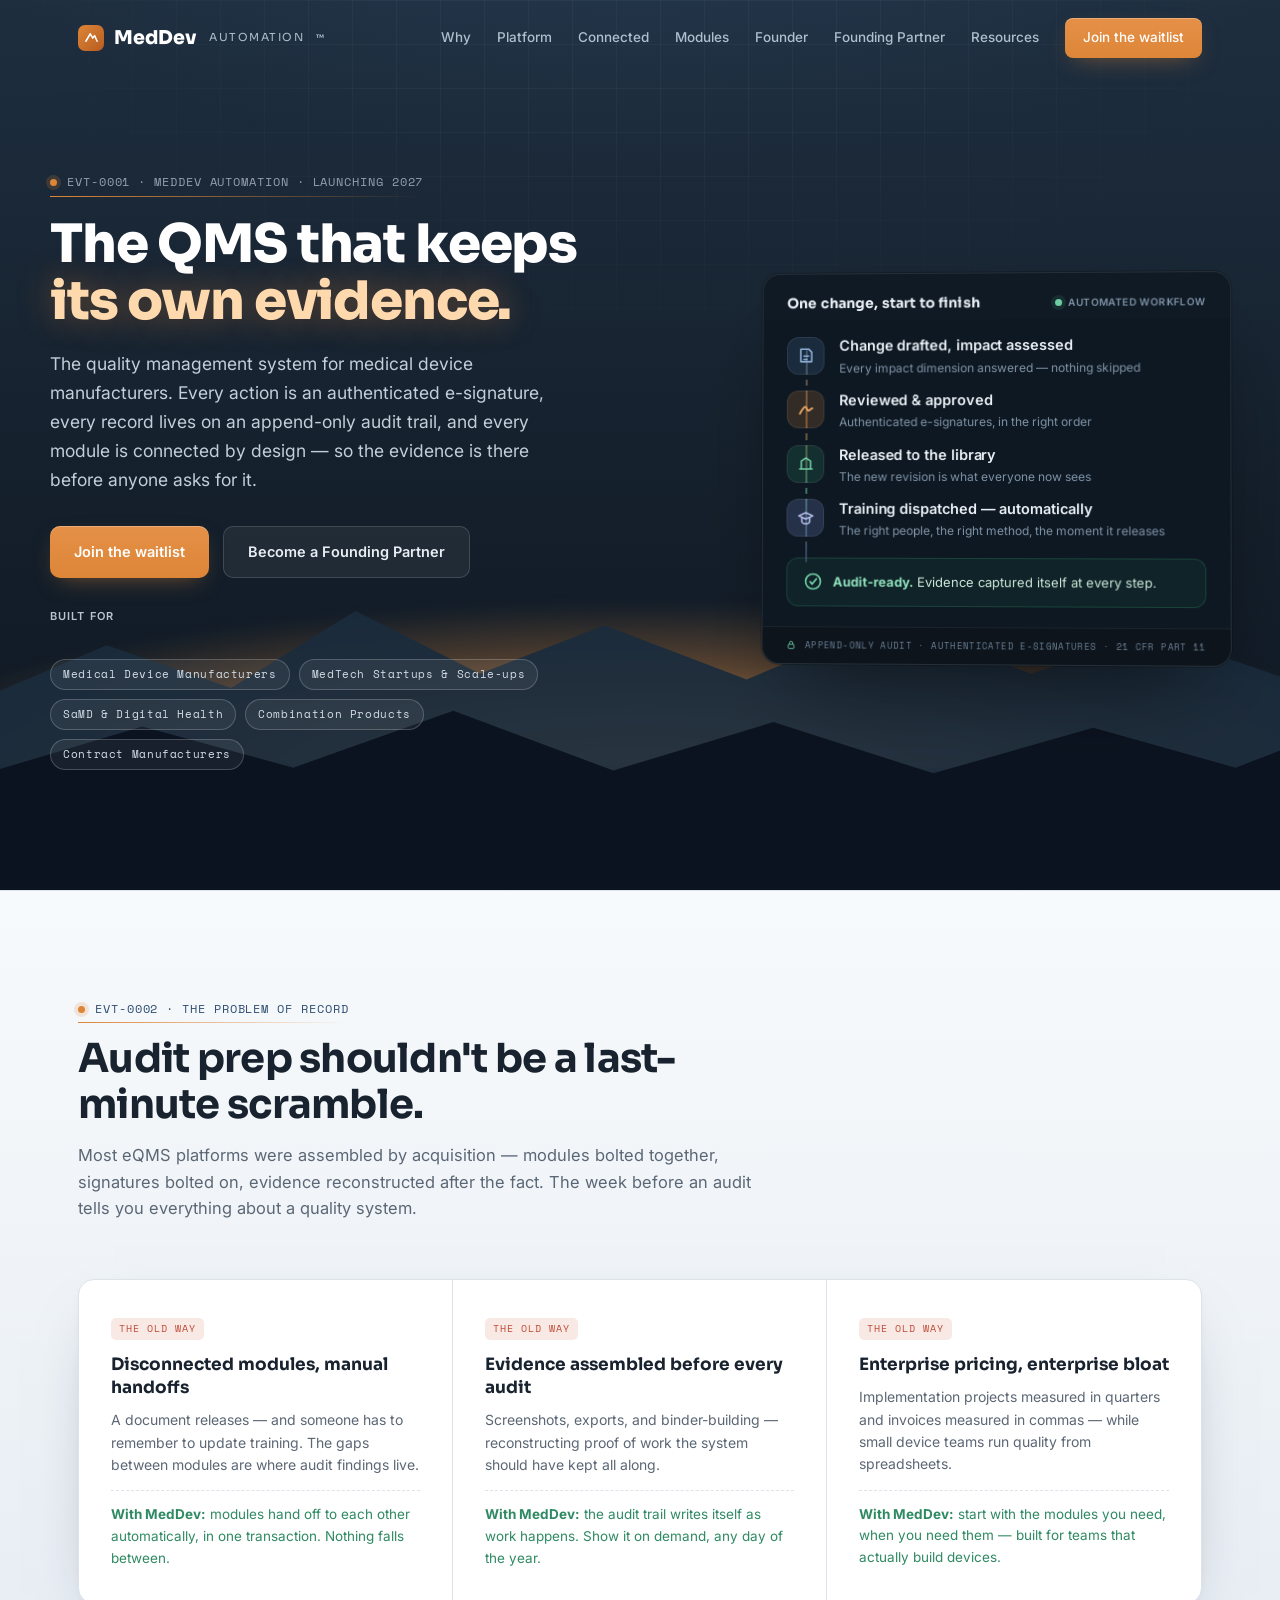
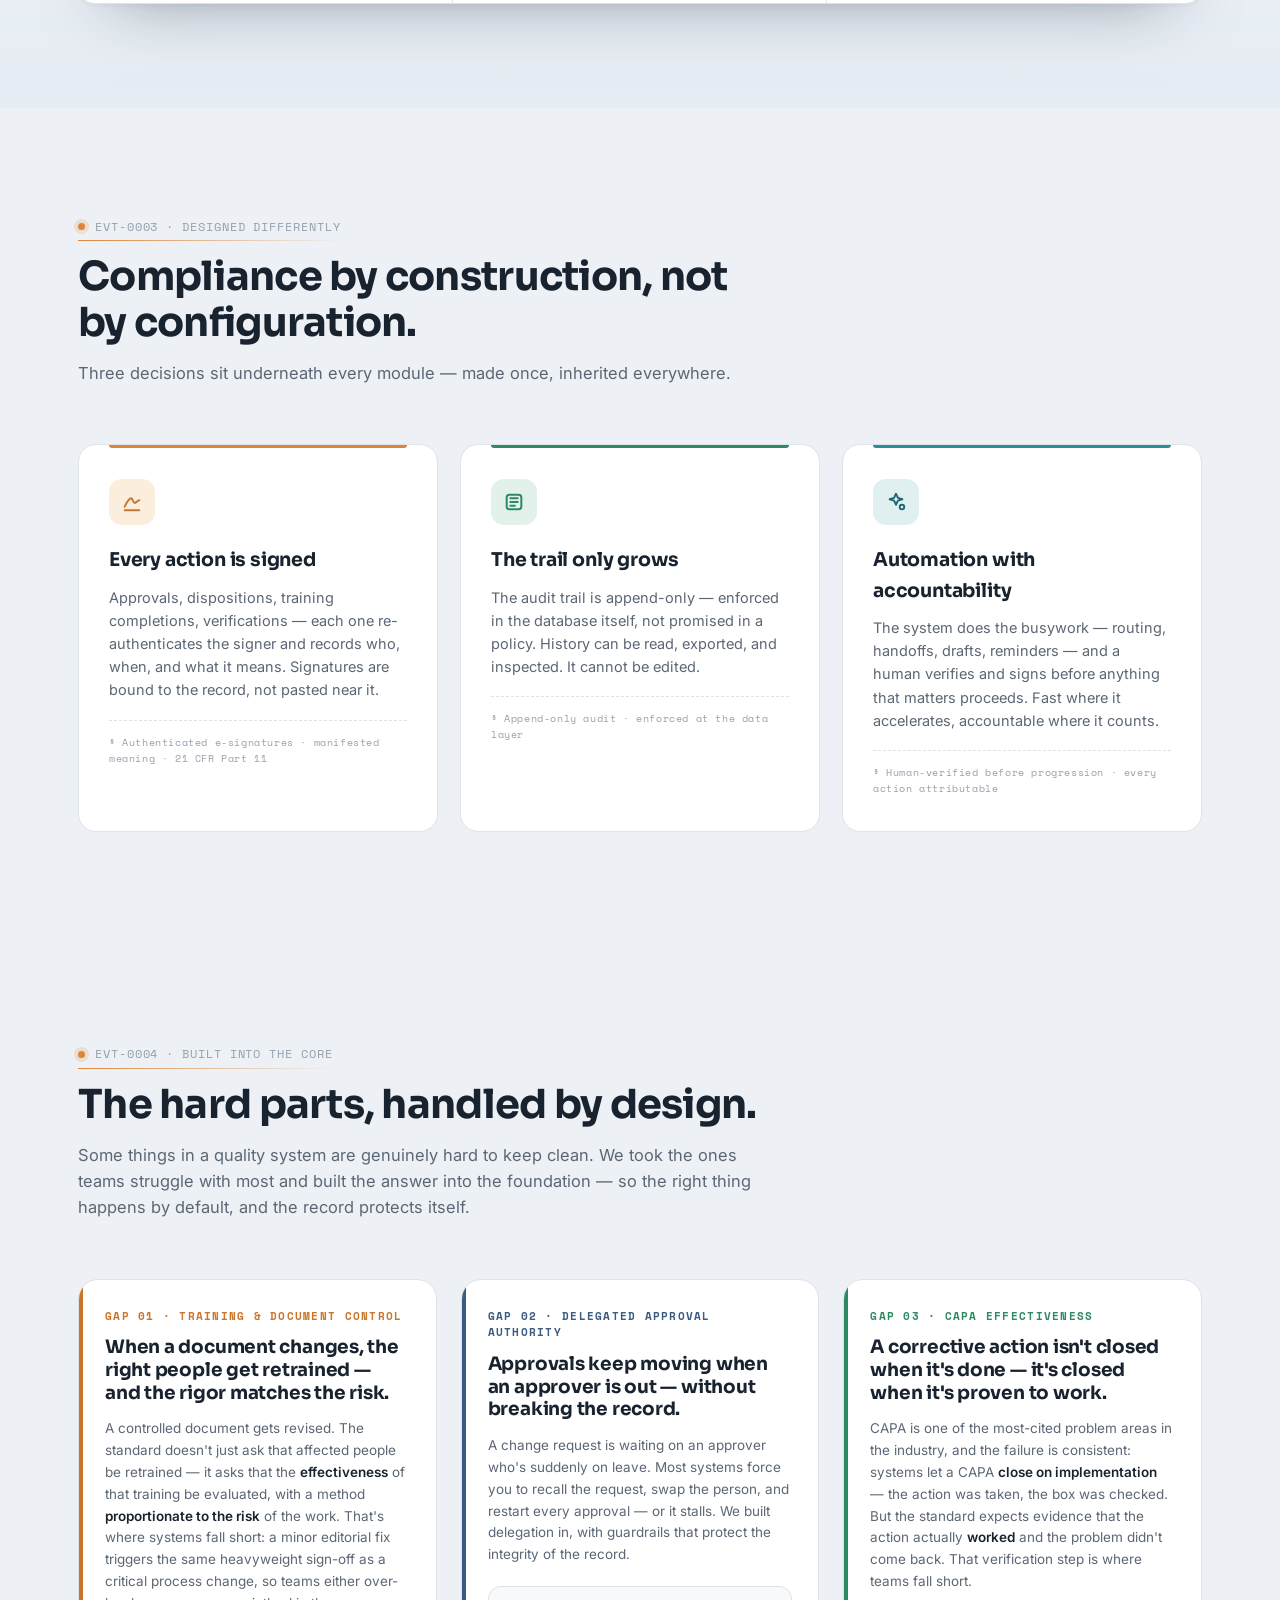
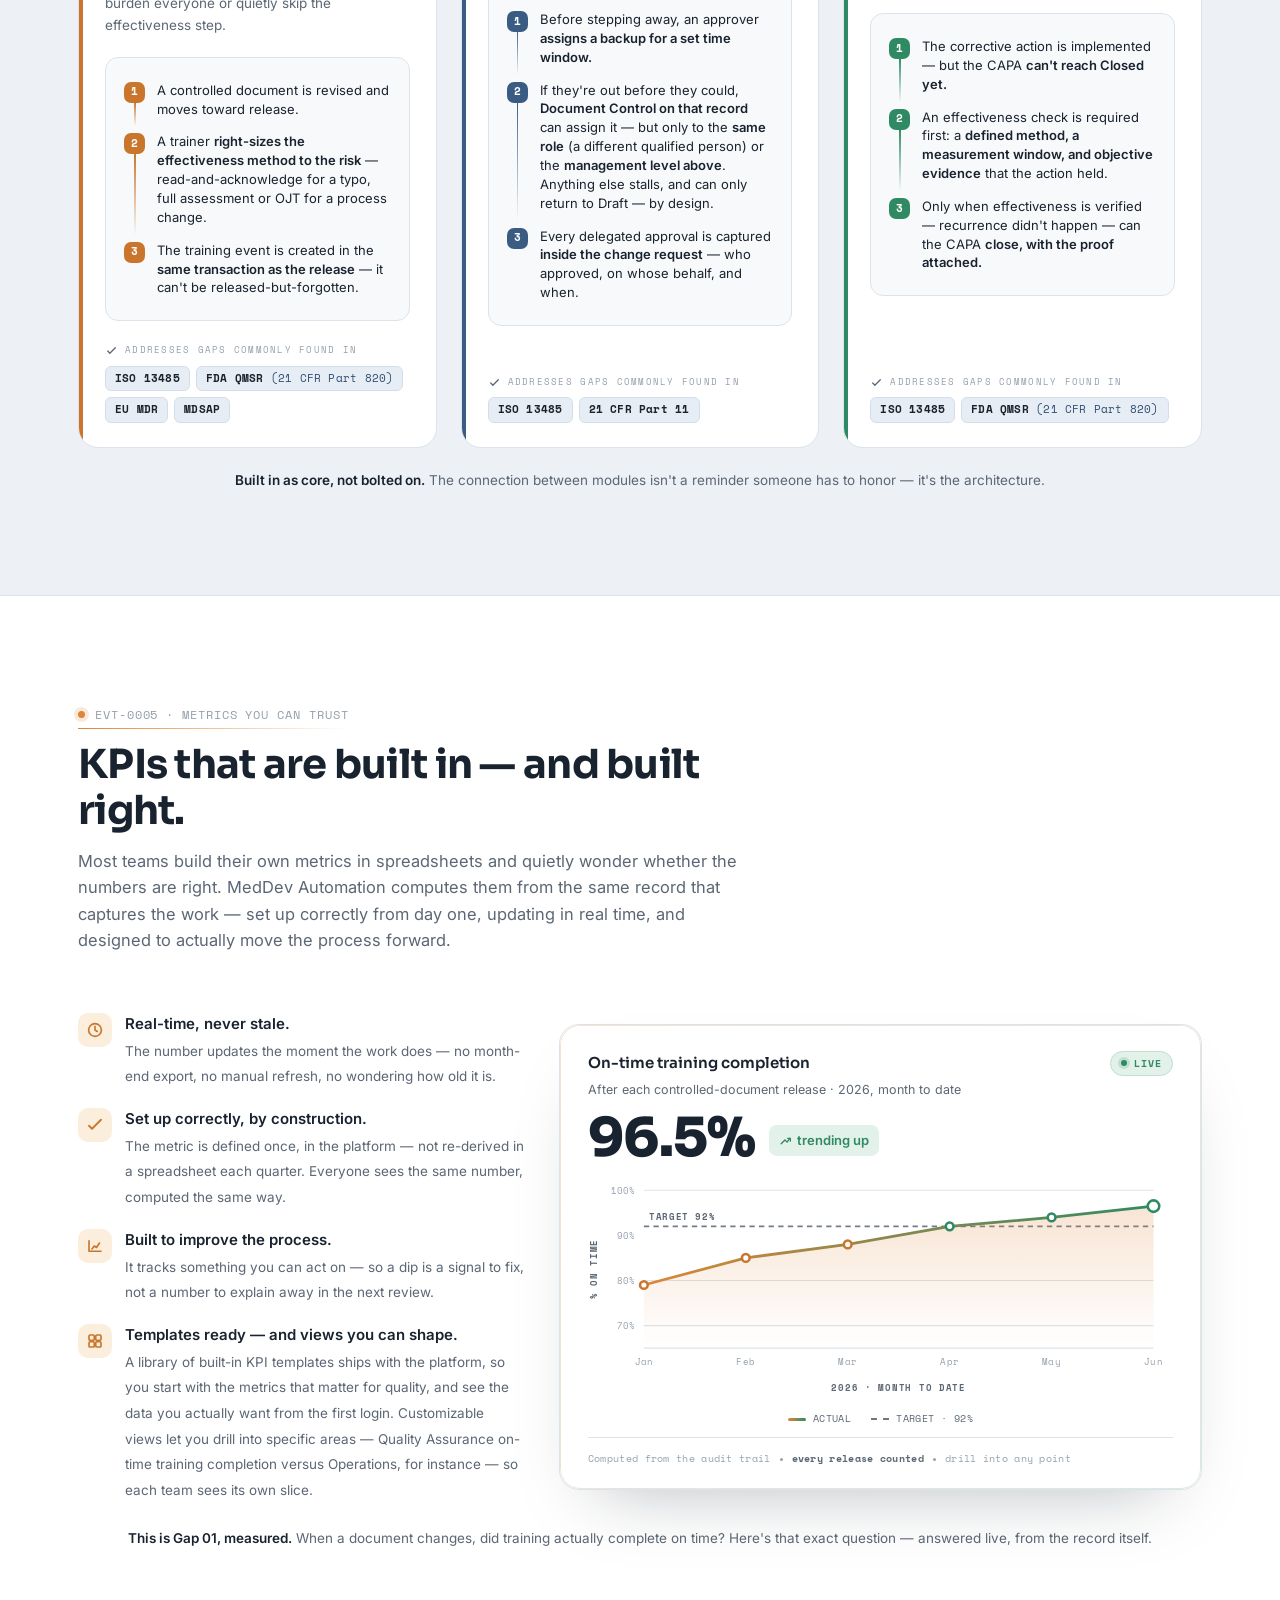
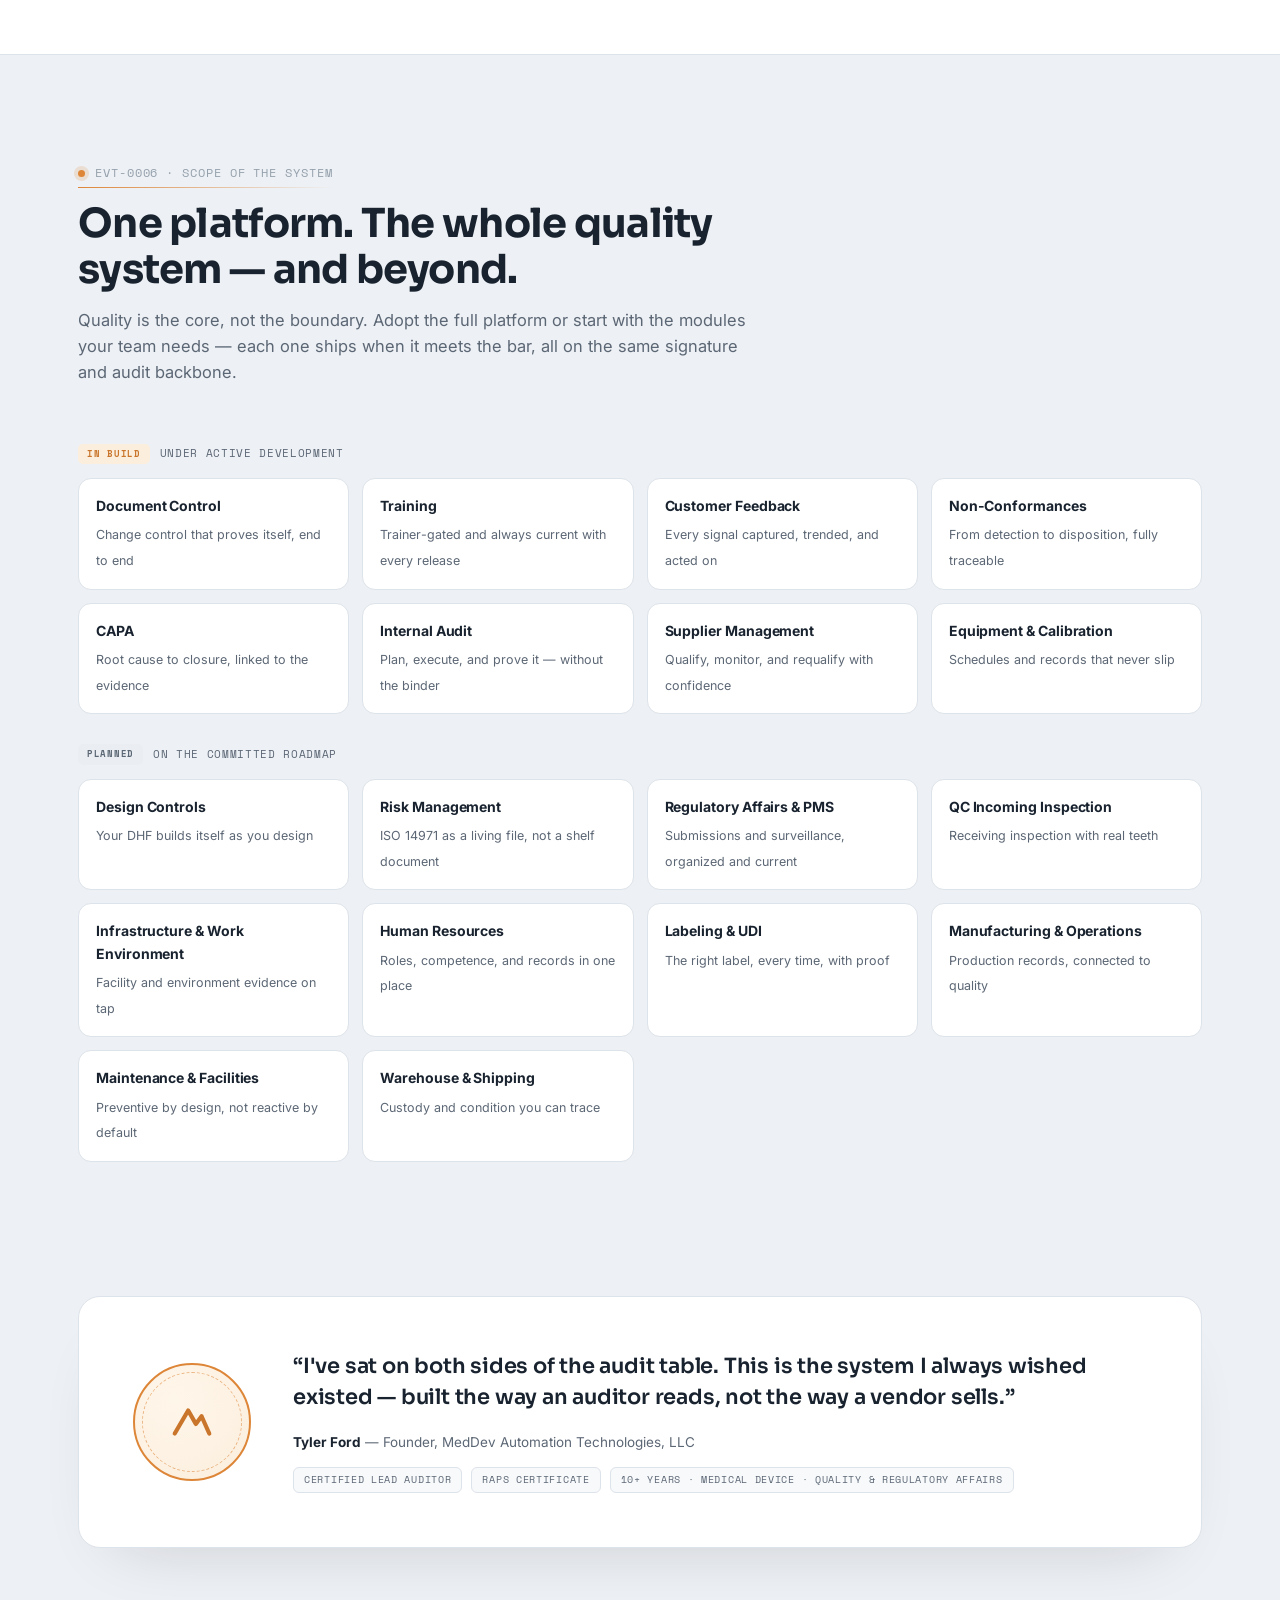
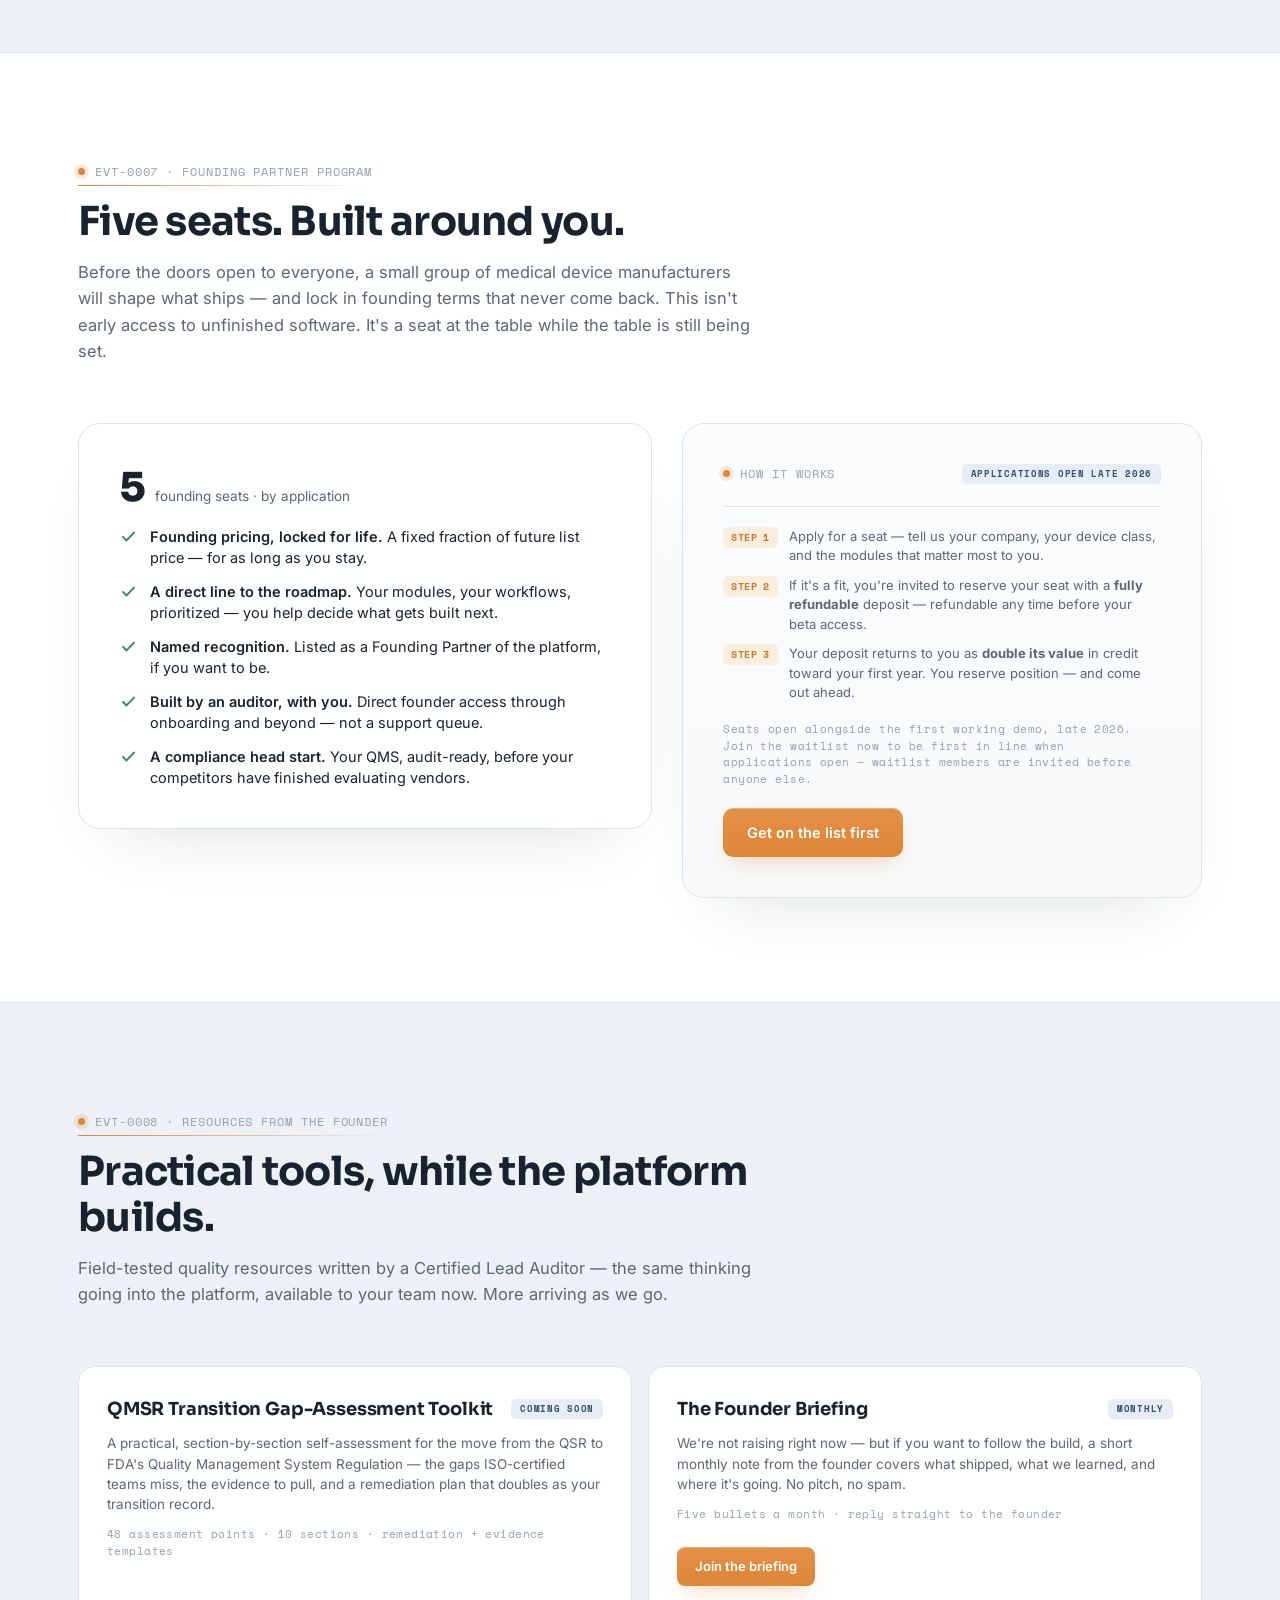
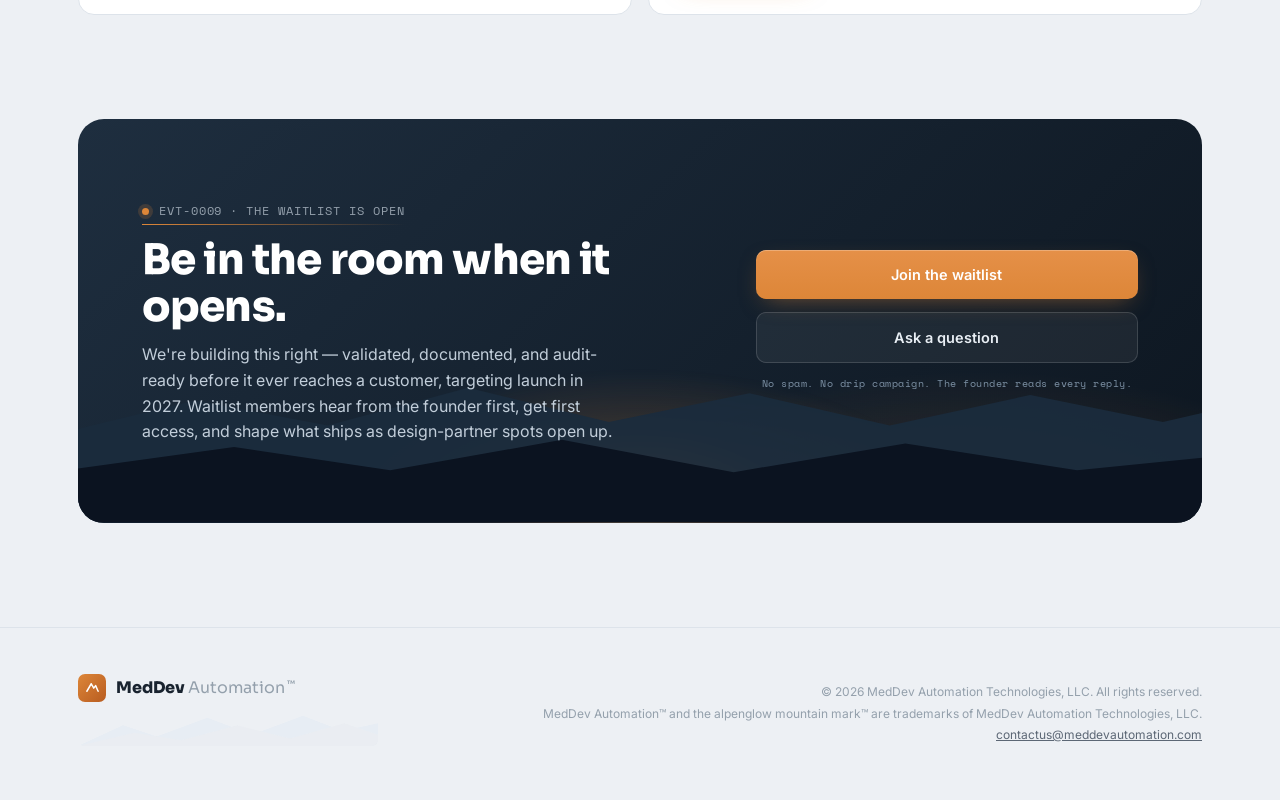
==== commit c427911e: "Hero glow: raise alpenglow above ridgeline (brighter, even backlight, no smudge). Reveal: bulletproo" ====
--- a/index.html
+++ b/index.html
@@ -282,12 +282,17 @@
 /* cursor-reactive aurora removed — faint mountain ranges instead */
 /* glowing alpenglow mountains at the hero bottom */
 .hero-mtns{position:absolute;left:0;right:0;bottom:0;height:52%;z-index:1;pointer-events:none;overflow:hidden}
-.alpen-sun{position:absolute;left:50%;bottom:2%;width:1300px;height:440px;transform:translateX(-50%);background:radial-gradient(ellipse 48% 88% at 50% 100%, rgba(236,150,70,.72), rgba(226,138,58,.24) 40%, transparent 70%);filter:blur(5px)}
+.alpen-sun{position:absolute;left:50%;bottom:115px;width:150%;height:300px;transform:translateX(-50%);background:radial-gradient(56% 78% at 50% 100%, rgba(255,194,116,.85), rgba(244,152,68,.32) 46%, transparent 74%);filter:blur(7px)}
 .hero-mtns svg{position:absolute;bottom:0;left:0;width:100%;height:80%;display:block}
 .ar-back{fill:#1B2C3D;opacity:.92}
 .ar-front{fill:#0B1320}
 .hero-in,.hero .ridge{position:relative;z-index:2}
 .hero-grid{z-index:1}
+/* recurring alpenglow on the dark CTA band */
+.cta-mtns{position:absolute;left:0;right:0;bottom:0;height:60%;z-index:0;pointer-events:none;overflow:hidden}
+.cta-mtns .alpen-sun{width:820px;height:250px;bottom:-2%;background:radial-gradient(ellipse 30% 64% at 50% 99%, rgba(255,198,124,.82), rgba(247,154,70,.42) 32%, transparent 62%), radial-gradient(ellipse 56% 90% at 50% 100%, rgba(232,141,61,.4), transparent 70%);filter:blur(3px)}
+.cta-mtns svg{position:absolute;bottom:0;left:0;width:100%;height:74%;display:block}
+.cta-band > div:not(.cta-mtns){position:relative;z-index:1}
 
 /* springy, staggered reveals (upgrades .rv) */
 .rv{opacity:0;transform:translateY(26px);transition:opacity .7s ease, transform .7s cubic-bezier(.16,1,.3,1)}
@@ -408,7 +413,7 @@
 .rv.in .spark-line{stroke-dashoffset:0}
 .rv.in .spark-dot{opacity:1;transition-delay:1.5s}
 .rv.in .spark-dot.end{transition-delay:1.9s}
-/* 90% target line + legend */
+/* 92% target line + legend */
 .spark-target{stroke:#6B7785;stroke-width:1.6;stroke-dasharray:5 4;opacity:0;transition:opacity .5s ease .9s}
 .rv.in .spark-target{opacity:.95}
 .spark-target-lbl{font-family:var(--mono);font-size:8px;fill:#5C6775;letter-spacing:.07em;font-weight:700;opacity:0;transition:opacity .5s ease 1s}
@@ -693,7 +698,7 @@
           <span class="kpi-trend"><svg viewBox="0 0 24 24" fill="none"><path d="M4 18l7-7 4 4 5-7" stroke="#2F8A63" stroke-width="2.4" stroke-linecap="round" stroke-linejoin="round"/><path d="M16 8h5v5" stroke="#2F8A63" stroke-width="2.4" stroke-linecap="round" stroke-linejoin="round"/></svg> trending up</span>
         </div>
         <div class="kpi-chart">
-          <svg viewBox="0 0 560 222" role="img" aria-label="On-time training completion by month in 2026, rising from 79 percent in January to 96.5 percent in June, shown against a 90 percent target line that it crosses after March">
+          <svg viewBox="0 0 560 222" role="img" aria-label="On-time training completion by month in 2026, rising from 79 percent in January to 96.5 percent in June, shown against a 92 percent target line, which it reaches in April">
             <defs>
               <linearGradient id="kpiStroke" x1="0" y1="0" x2="1" y2="0">
                 <stop offset="0" stop-color="#DD8638"/><stop offset="1" stop-color="#2F8A63"/>
@@ -716,9 +721,9 @@
               <text x="50" y="149.9" text-anchor="end">70%</text>
             </g>
             <text class="spark-axt" x="14" y="94" transform="rotate(-90 14 94)" text-anchor="middle">% on time</text>
-            <!-- 90% TARGET line -->
-            <line class="spark-target" x1="58" y1="62.3" x2="536" y2="62.3"/>
-            <text class="spark-target-lbl" x="63" y="57" text-anchor="start">TARGET 90%</text>
+            <!-- 92% TARGET line -->
+            <line class="spark-target" x1="58" y1="53.8" x2="536" y2="53.8"/>
+            <text class="spark-target-lbl" x="63" y="48" text-anchor="start">TARGET 92%</text>
             <!-- area + actual line (Jan–Jun 2026) -->
             <path class="spark-area" d="M 58.0 168 L 58.0 108.8 L 153.6 83.4 L 249.2 70.7 L 344.8 53.8 L 440.4 45.4 L 536.0 34.8 L 536.0 168 Z"/>
             <path class="spark-line" d="M 58.0 108.8 L 153.6 83.4 L 249.2 70.7 L 344.8 53.8 L 440.4 45.4 L 536.0 34.8"/>
@@ -741,7 +746,7 @@
           </svg>
           <div class="kpi-legend" aria-hidden="true">
             <span class="kl"><i class="kl-actual"></i>Actual</span>
-            <span class="kl"><i class="kl-target"></i>Target · 90%</span>
+            <span class="kl"><i class="kl-target"></i>Target · 92%</span>
           </div>
         </div>
         <div class="kpi-foot">
@@ -875,6 +880,13 @@
 <section id="access" style="padding-top:0">
   <div class="wrap">
     <div class="cta-band rv">
+      <div class="cta-mtns" aria-hidden="true">
+        <div class="alpen-sun"></div>
+        <svg viewBox="0 0 1440 200" preserveAspectRatio="none">
+          <path class="ar-back" d="M0 96 L150 64 L320 92 L500 50 L680 88 L860 56 L1040 92 L1220 58 L1390 88 L1440 78 L1440 200 L0 200 Z"/>
+          <path class="ar-front" d="M0 140 L200 116 L400 142 L620 108 L840 144 L1060 112 L1280 142 L1440 128 L1440 200 L0 200 Z"/>
+        </svg>
+      </div>
       <div>
         <span class="evt tick rv">EVT-0009 · The waitlist is open</span>
         <h2>Be in the room when it opens.</h2>
@@ -946,18 +958,33 @@
   }
 
   // scroll reveals (springy), staggered grids, EVT ticks, count-ups, seal
+  function reveal(el){
+    if(el.classList.contains('in')) return;
+    el.classList.add('in');
+    if(el.hasAttribute('data-count')) countUp(el);
+    el.querySelectorAll && el.querySelectorAll('[data-count]').forEach(countUp);
+  }
   var io = new IntersectionObserver(function(entries){
     entries.forEach(function(e){
-      if(e.isIntersecting){
-        e.target.classList.add('in');
-        if(e.target.hasAttribute('data-count')) countUp(e.target);
-        e.target.querySelectorAll && e.target.querySelectorAll('[data-count]').forEach(countUp);
-        io.unobserve(e.target);
-      }
+      if(e.isIntersecting){ reveal(e.target); io.unobserve(e.target); }
     });
-  }, {threshold:.14, rootMargin:'0px 0px -8% 0px'});
-  document.querySelectorAll('.rv').forEach(function(el){ io.observe(el); });
-  document.querySelectorAll('[data-count]').forEach(function(el){ io.observe(el); });
+  }, {threshold:.12, rootMargin:'0px 0px -6% 0px'});
+  var vh = function(){ return window.innerHeight || document.documentElement.clientHeight; };
+  function track(el){
+    // already in/above the viewport on load (e.g. anchor jump or restored scroll): reveal immediately
+    if(el.getBoundingClientRect().top < vh()*0.98){ reveal(el); }
+    else { io.observe(el); }
+  }
+  document.querySelectorAll('.rv').forEach(track);
+  document.querySelectorAll('[data-count]').forEach(function(el){ if(!el.classList.contains('rv')) track(el); });
+  // safety net: anything that has entered the viewport must never stay invisible
+  var safety = function(){
+    document.querySelectorAll('.rv:not(.in)').forEach(function(el){
+      if(el.getBoundingClientRect().top < vh()){ reveal(el); }
+    });
+  };
+  window.addEventListener('scroll', safety, {passive:true});
+  setTimeout(safety, 2600);
 
   // hero audit trail: entries write themselves in, then the seal stamps
   var seal = document.querySelector('#trail .j-seal');
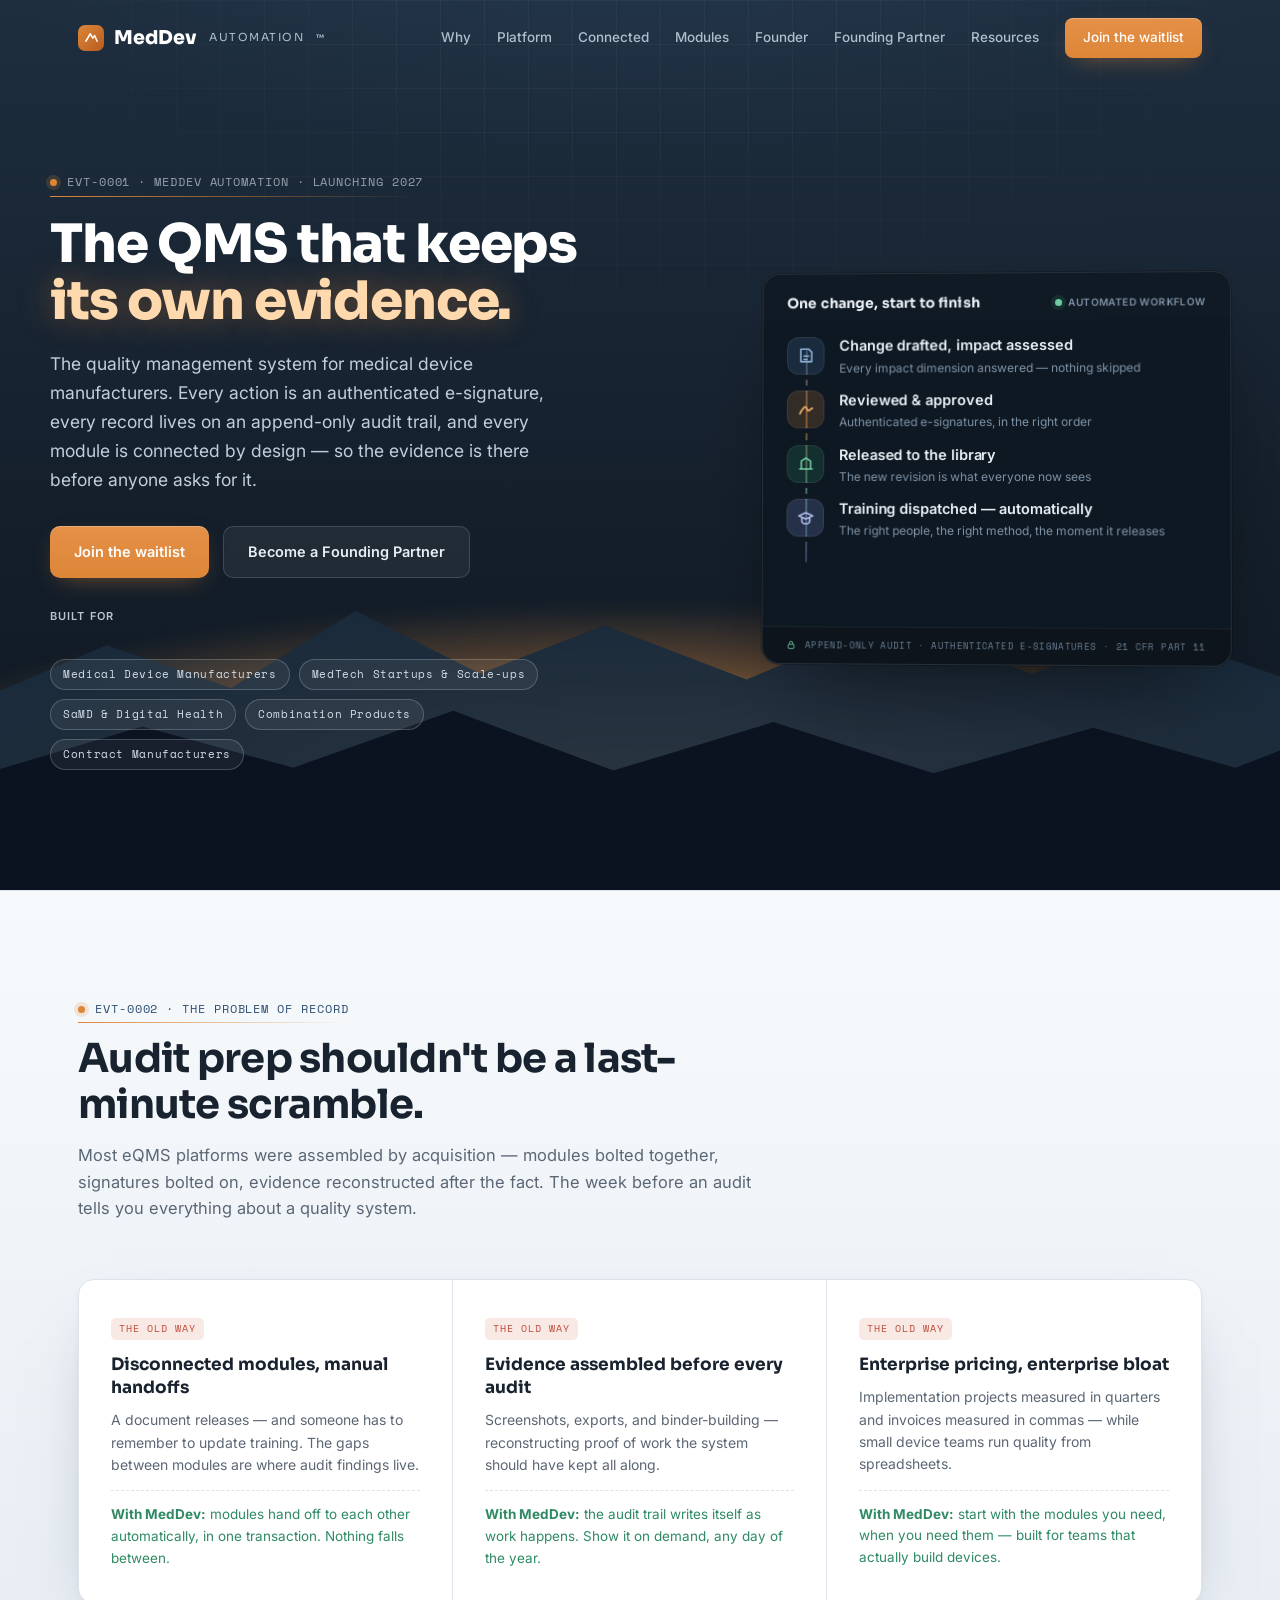
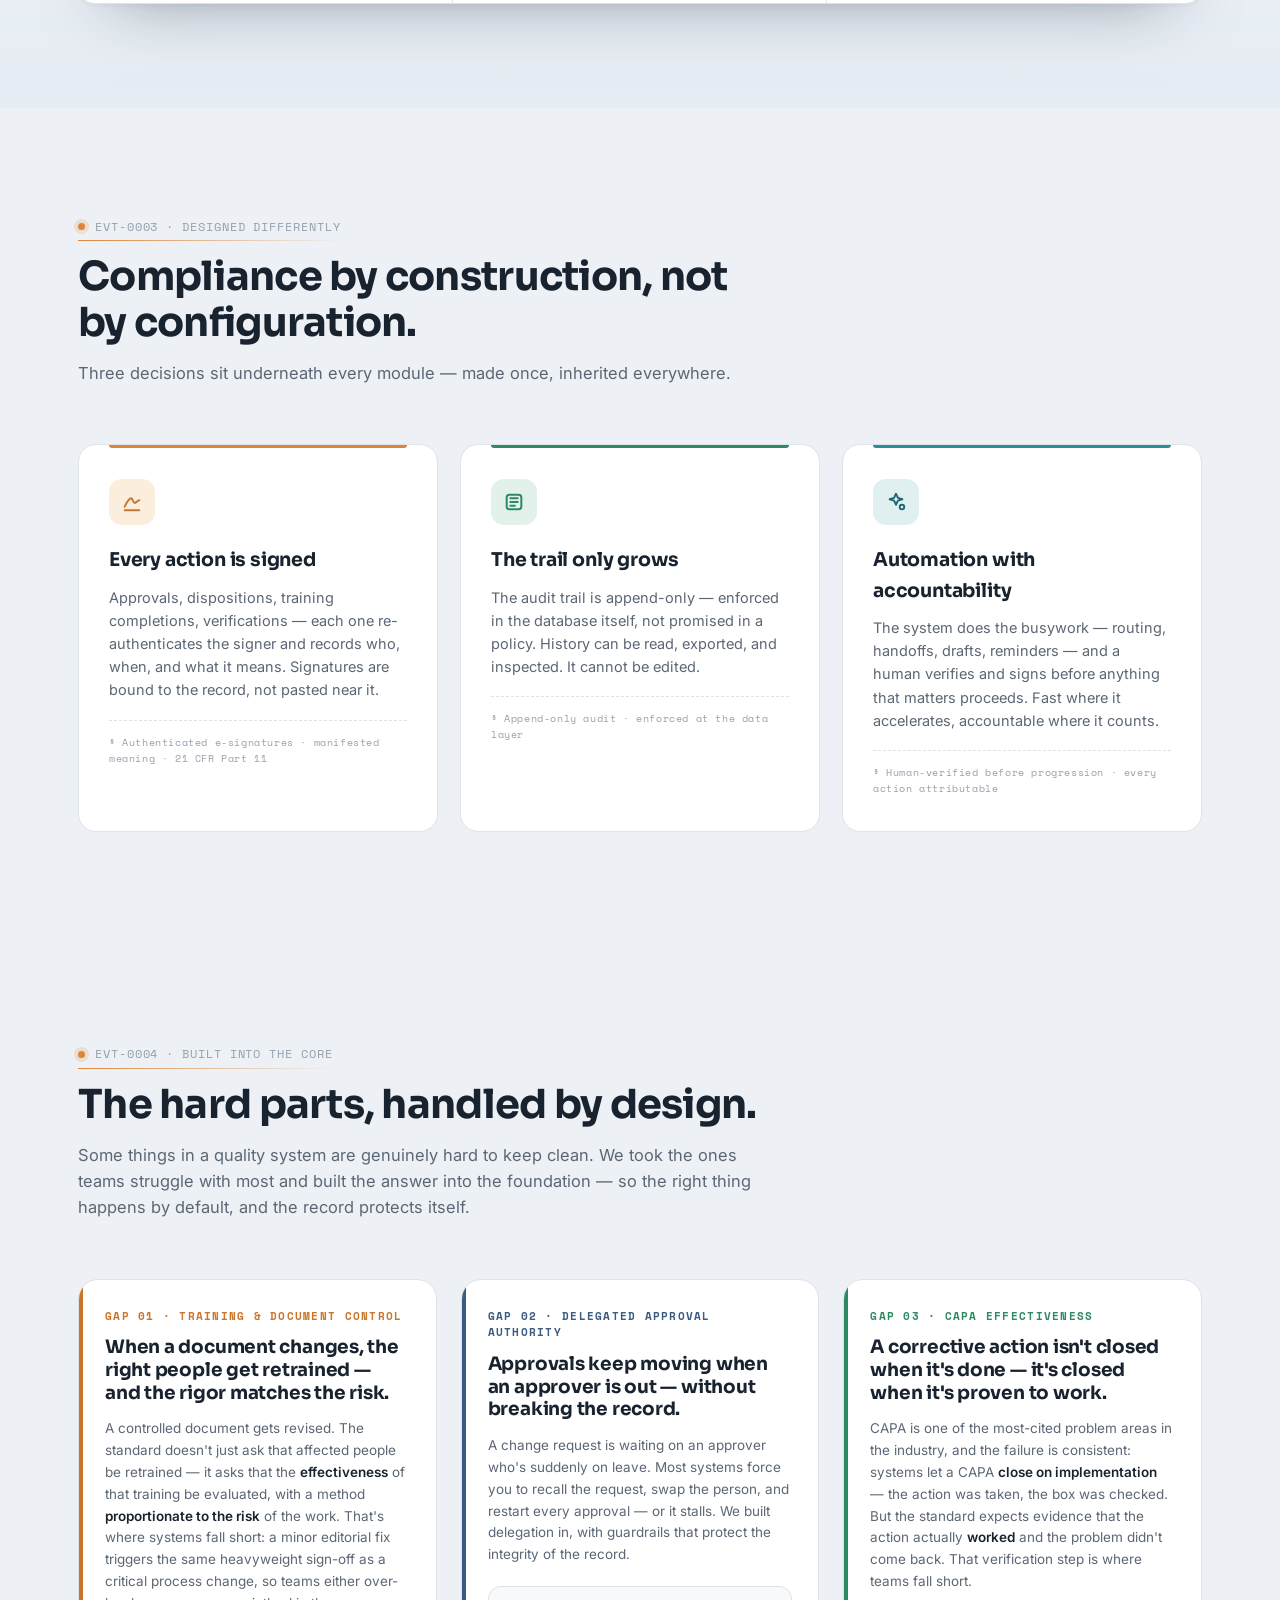
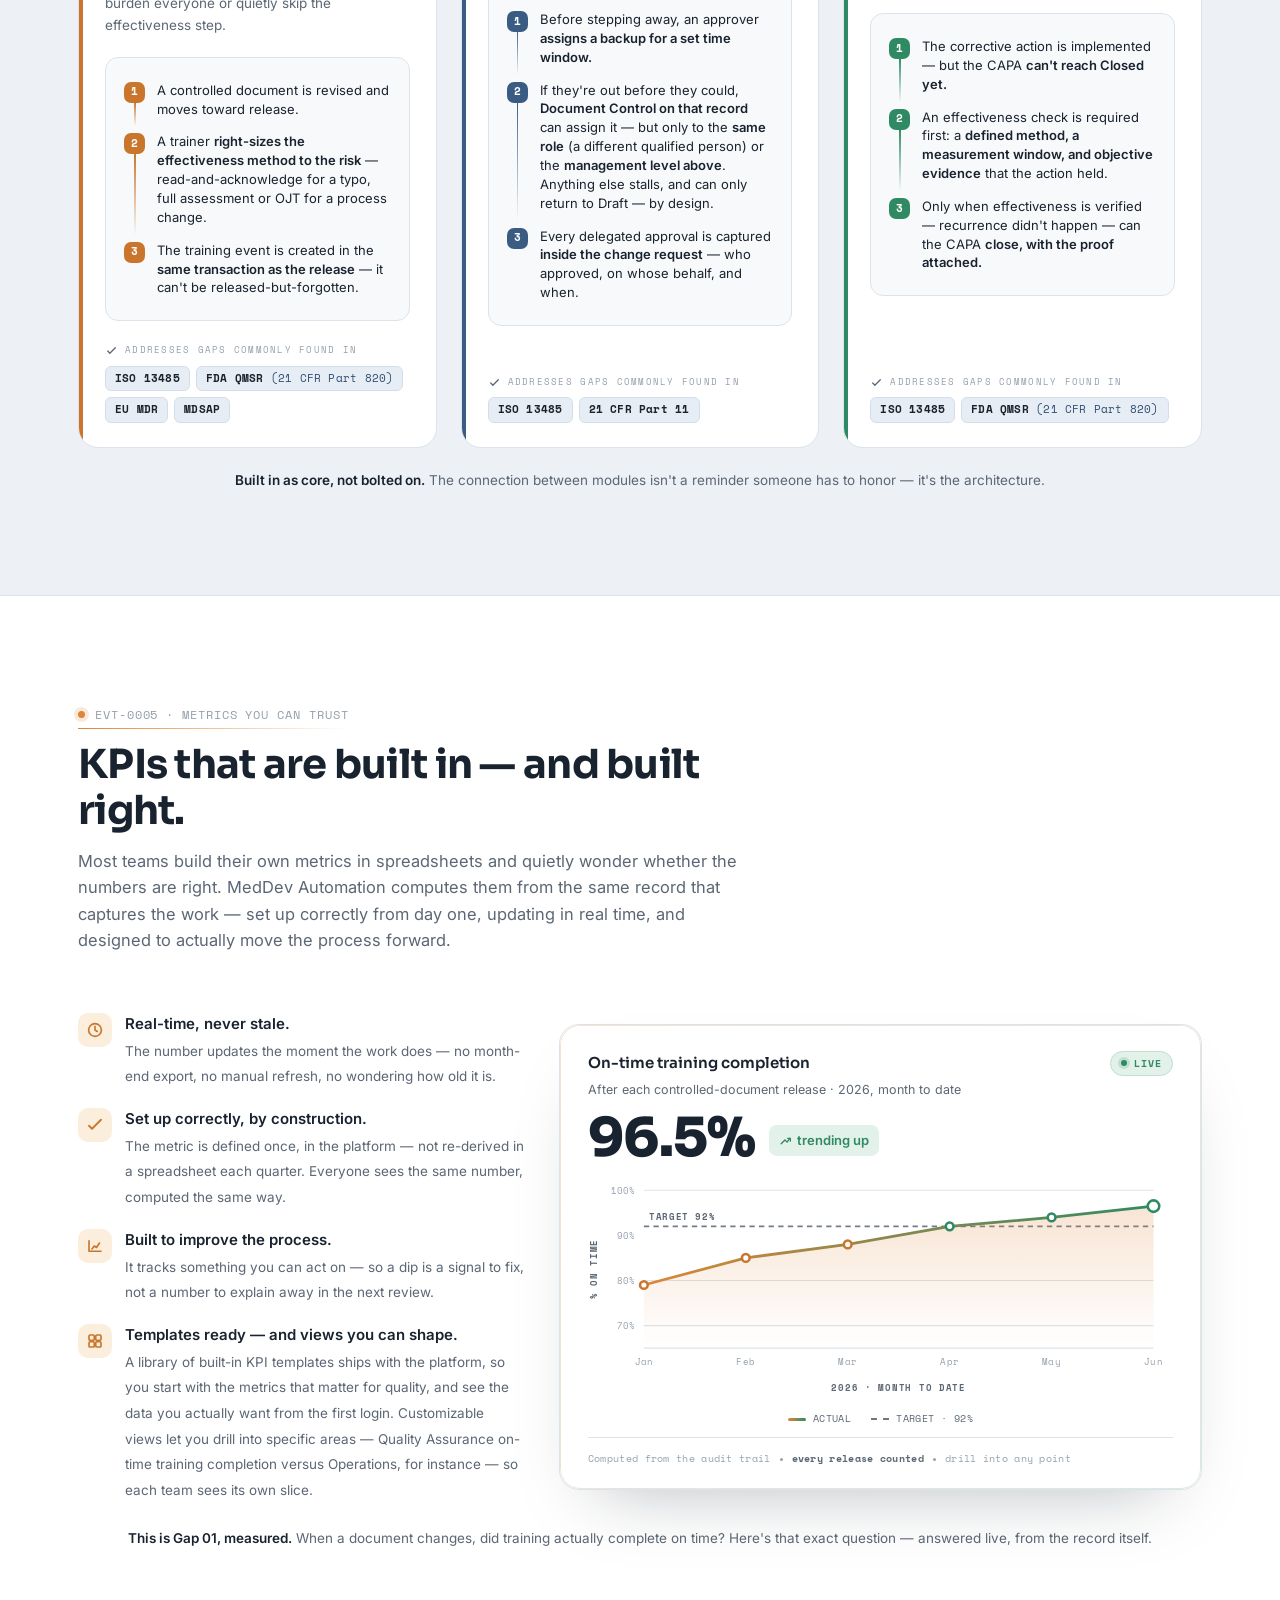
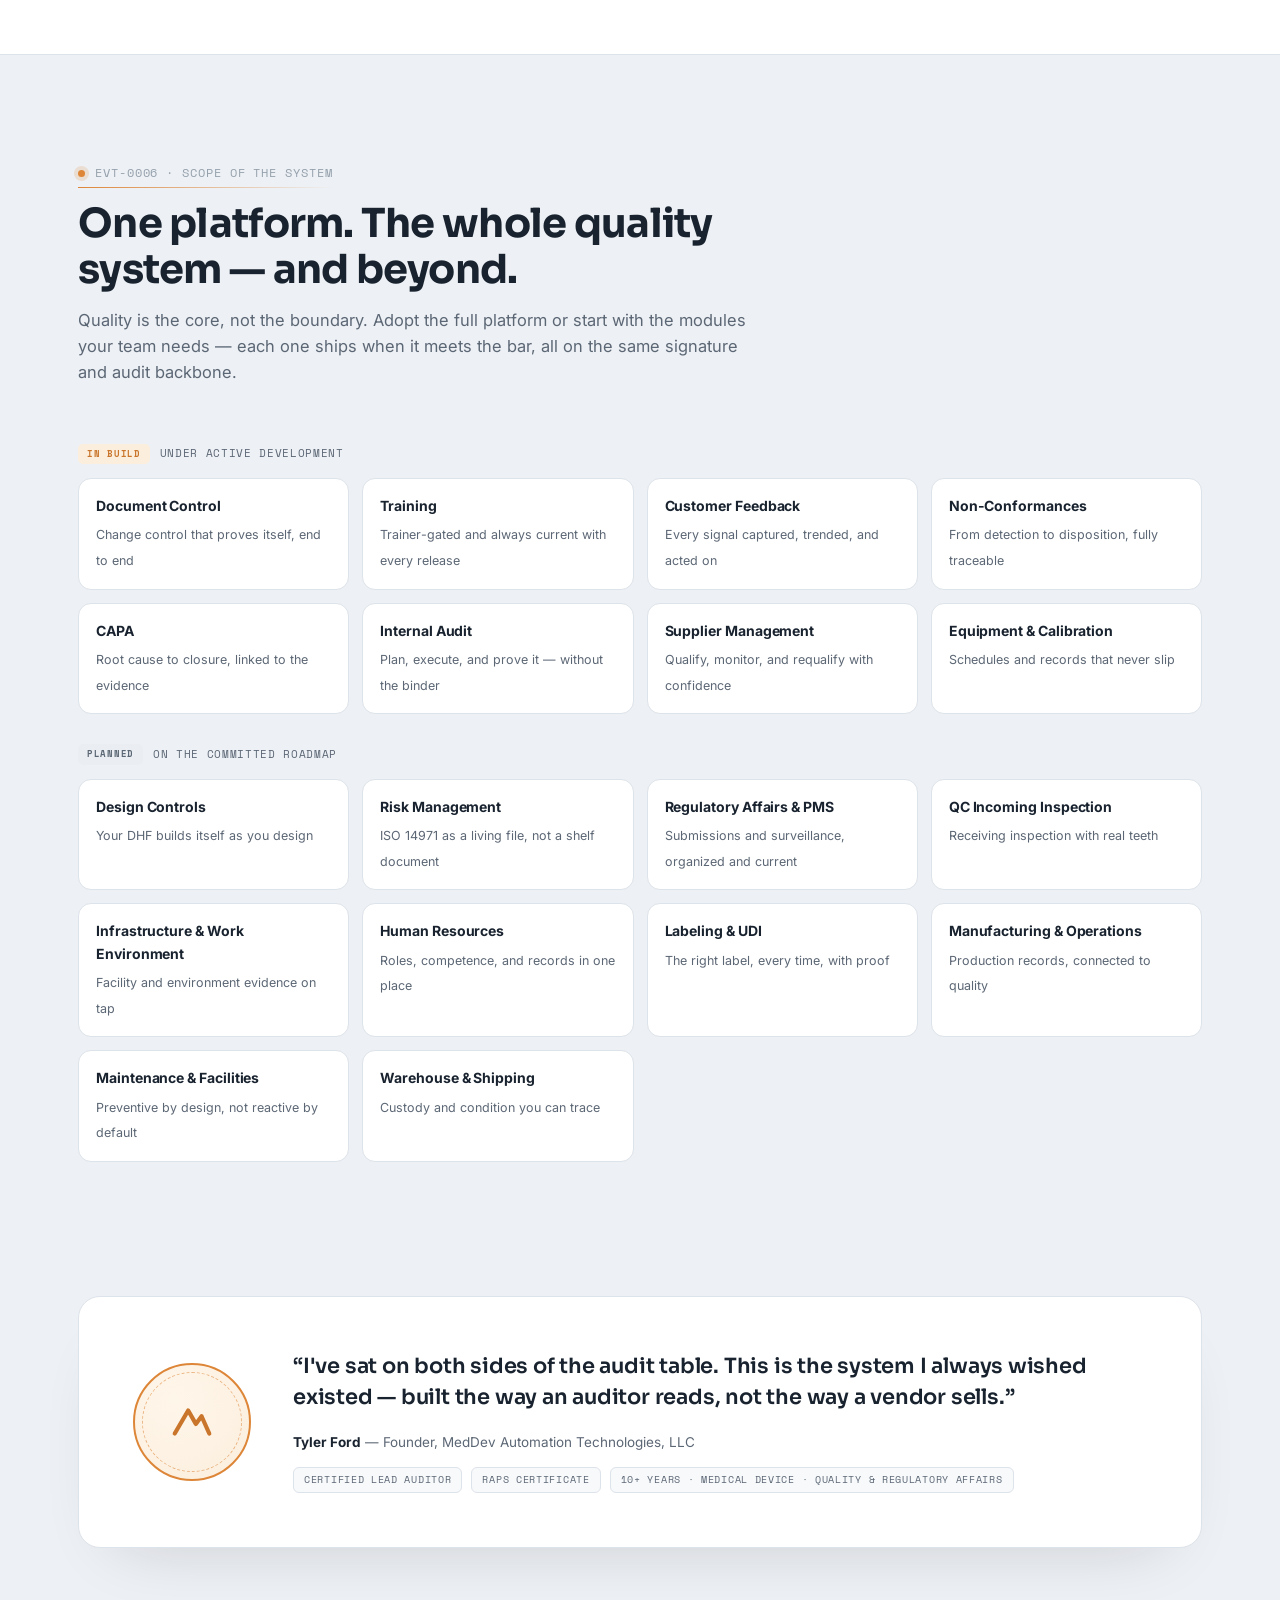
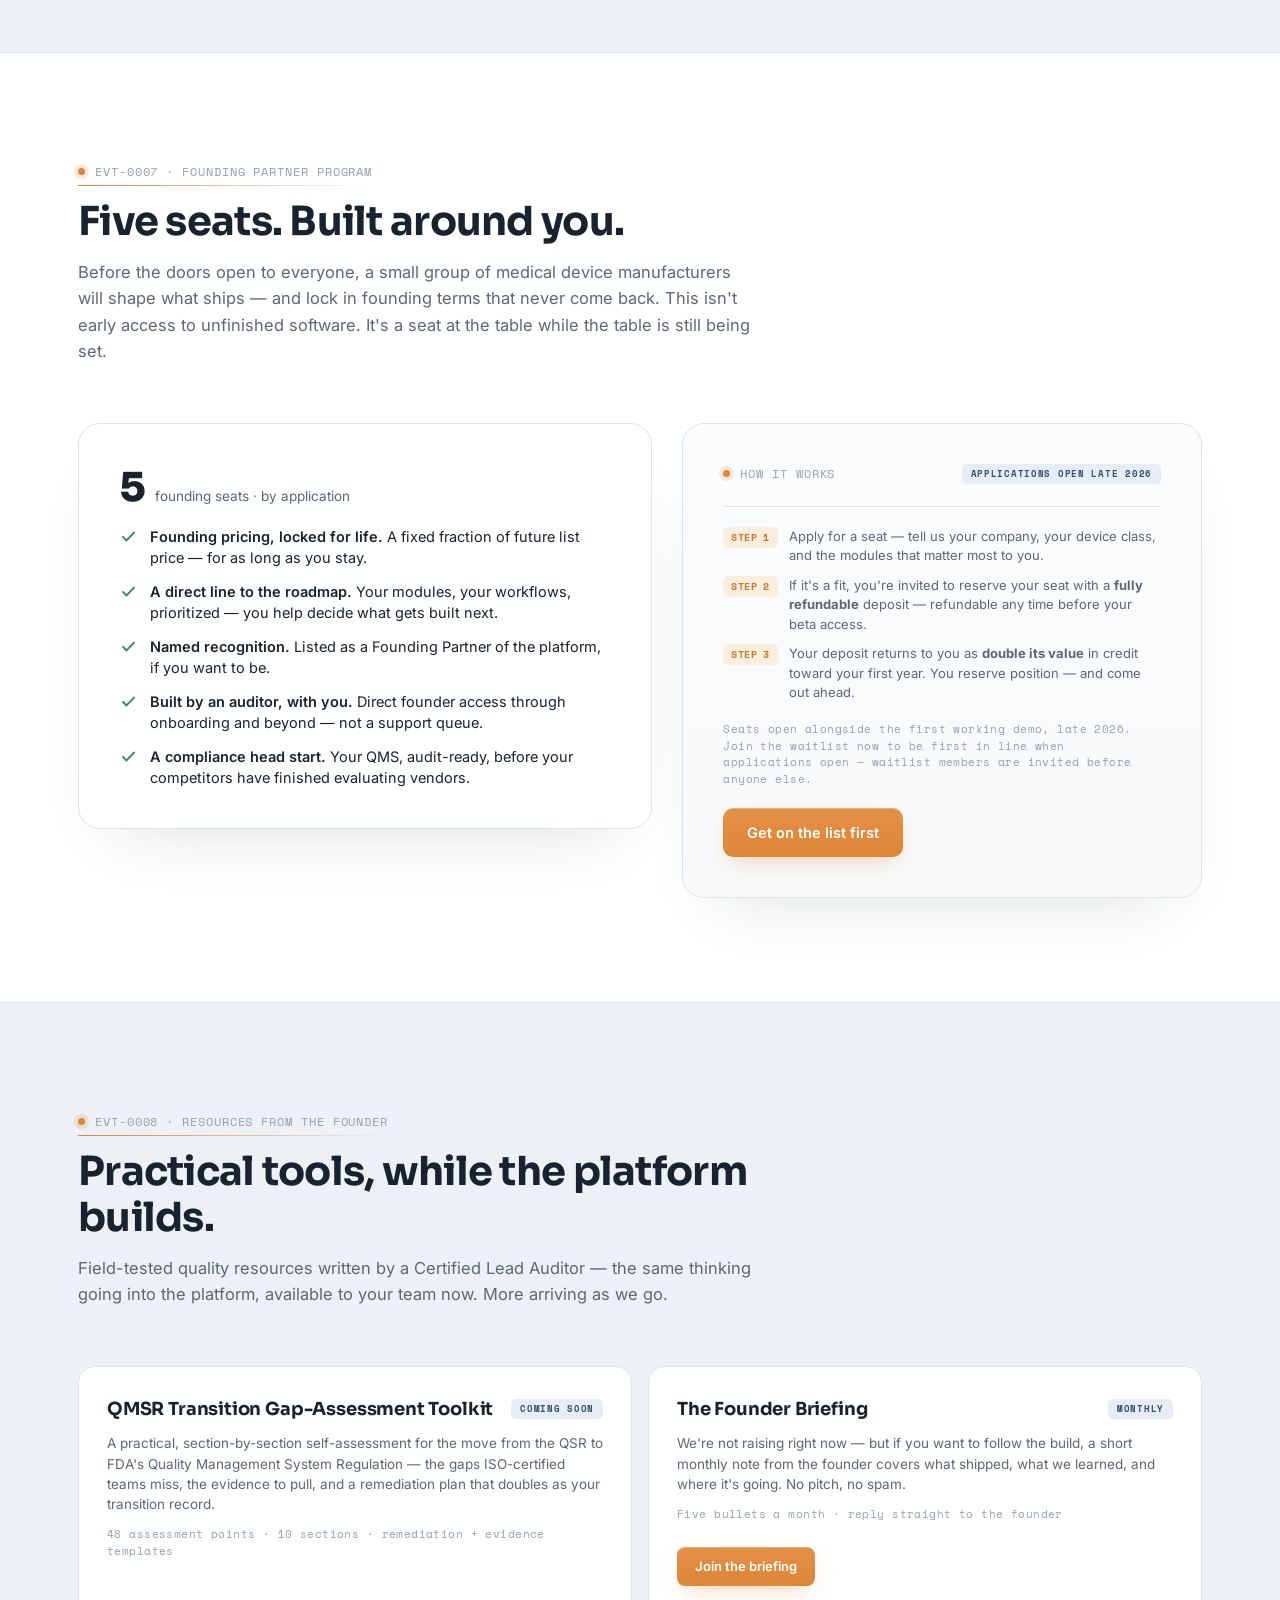
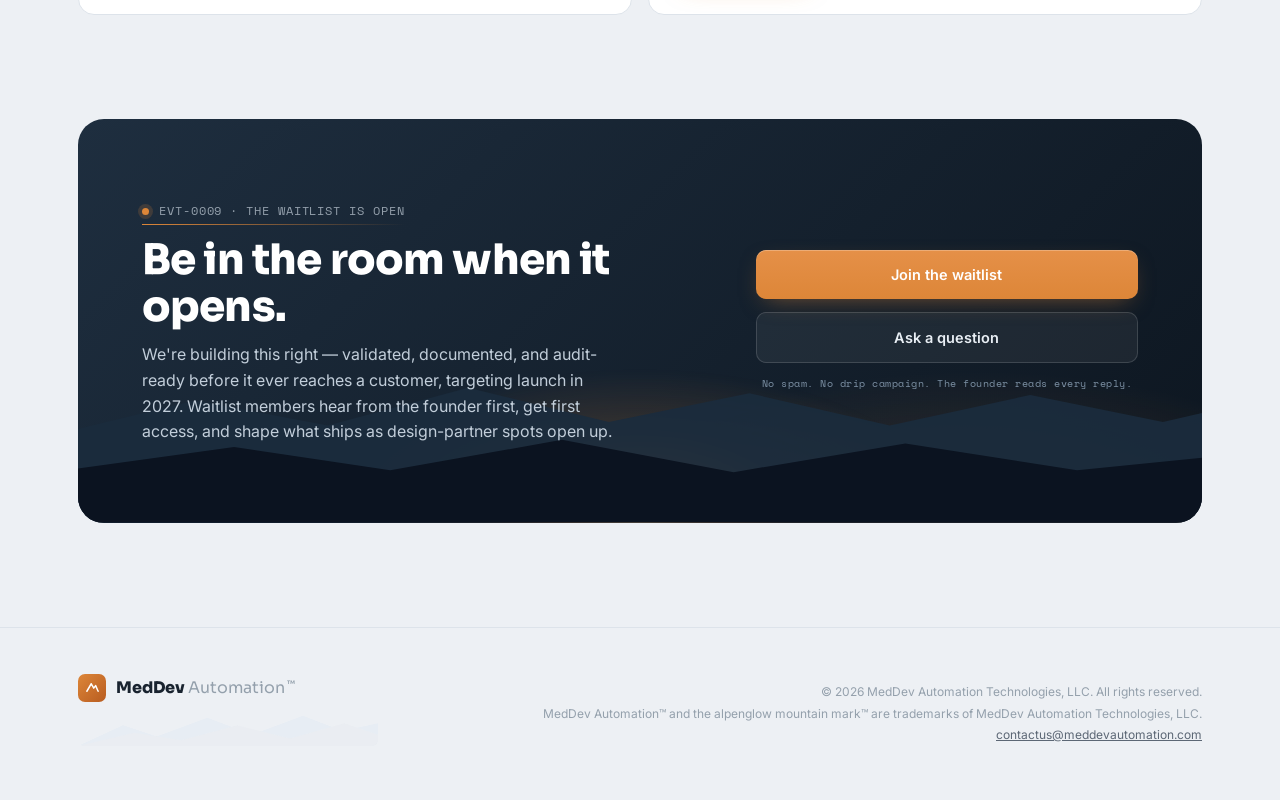
==== commit 936bb610: "Add Cloudflare Web Analytics beacon (privacy-first, no cookies) to live pages: home, free tool, blog" ====
--- a/index.html
+++ b/index.html
@@ -432,6 +432,7 @@
 .kpi-bridge b{color:var(--ink);font-weight:600}
 @media (max-width:860px){.kpi-grid{grid-template-columns:1fr;gap:26px}.kpi-big{font-size:46px}}
 </style>
+  <!-- Cloudflare Web Analytics --><script defer src='https://static.cloudflareinsights.com/beacon.min.js' data-cf-beacon='{"token": "46ca1e6ca3324c04ad95955dce1925f0"}'></script><!-- End Cloudflare Web Analytics -->
 </head>
 <body>
 <div class="scrollbar" id="scrollbar" aria-hidden="true"></div>
